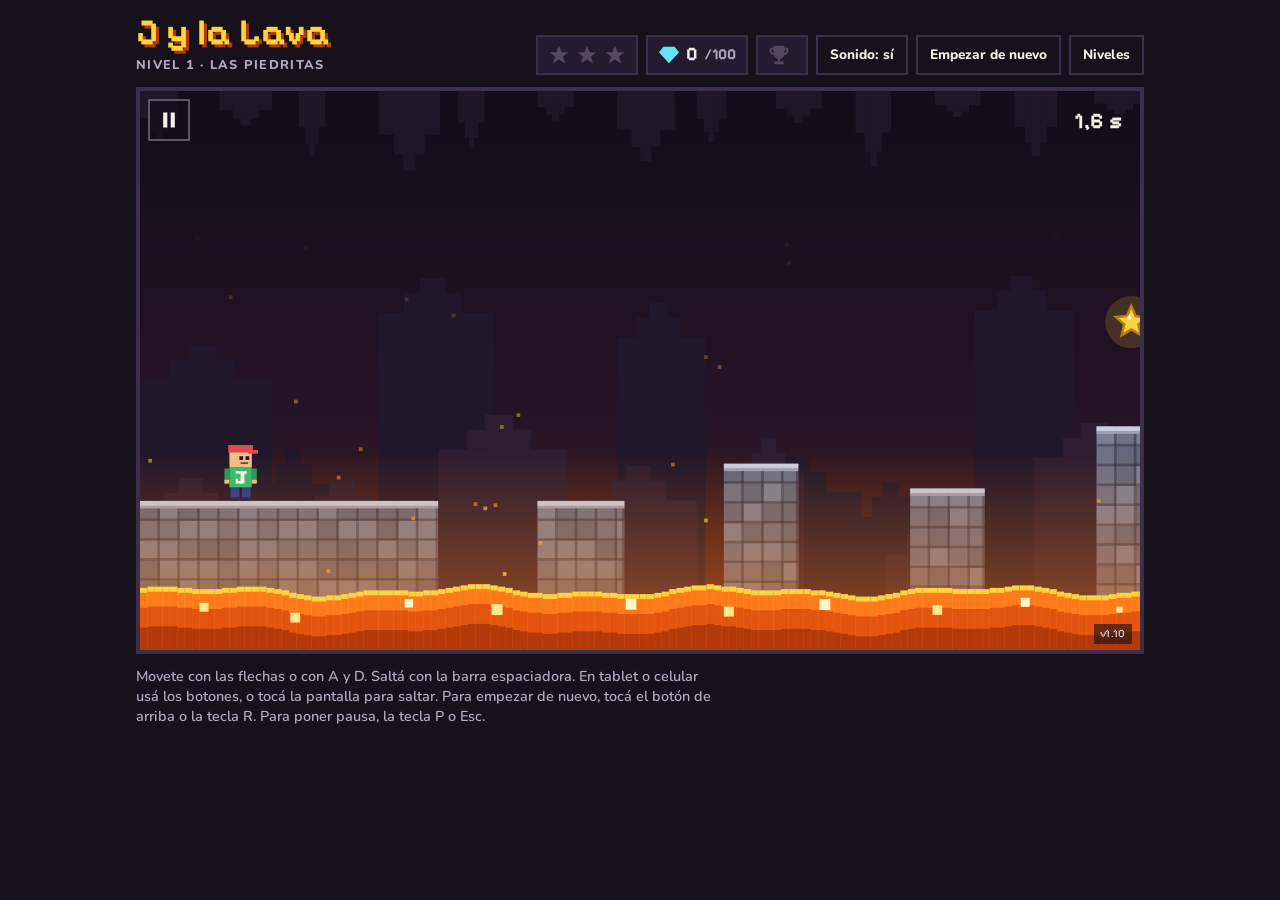
==== index.html @ 0fe3b5ad "Promote beta to stable: pause (v1.10)" ====
<!doctype html>
<html lang="es">
<head>
<meta charset="utf-8">
<meta name="viewport" content="width=device-width, initial-scale=1, viewport-fit=cover">
<meta name="description" content="J y la Lava: ocho niveles de saltar piedras sobre la lava, esquivar pinchos y láseres, y aplastar monstruos.">
<style>
:root{padding-top:env(safe-area-inset-top,0px);padding-bottom:env(safe-area-inset-bottom,0px)}
img{max-width:100%}
[hidden]{display:none!important}
</style>
<title>J y la Lava</title>
<link rel="stylesheet" href="https://fonts.googleapis.com/css2?family=Pixelify+Sans:wght@500;700&family=Nunito:wght@600;800&display=swap">
<style>
/* Layout: a one-screen arcade cabinet. Name and counters on top, the game stage in the middle, touch buttons below.
   Single dark look on purpose: the whole page lives inside the volcano. */
:root{
  color-scheme: dark;
  --basalt:#17111c;
  --basalt-2:#251b2e;
  --edge:#3d2f49;
  --ink:#f6efe6;
  --muted:#b3a8bf;
  --dim:#55475f;
  --lava:#ff7a1a;
  --lava-hot:#ffd23f;
  --lava-deep:#b23a0a;
  --diamond:#5ee7f2;
  --font-display:"Pixelify Sans","Trebuchet MS",system-ui,sans-serif;
  --font-body:"Nunito",system-ui,-apple-system,"Segoe UI",sans-serif;
}
*{box-sizing:border-box}
html,body{height:100%}
body{margin:0;background:var(--basalt);color:var(--ink);font-family:var(--font-body);font-size:16px;line-height:1.4}
.cabinet{max-width:1040px;margin-inline:auto;padding-inline:16px;padding-block:14px 20px;display:flex;flex-direction:column;gap:12px}
.top{display:flex;flex-wrap:wrap;align-items:flex-end;justify-content:space-between;gap:10px 20px}
.name{min-width:0}
h1{font-family:var(--font-display);font-weight:700;font-size:clamp(1.6rem,5vw,2.3rem);line-height:1;margin:0;letter-spacing:.02em;color:var(--lava-hot);text-shadow:3px 3px 0 var(--lava-deep)}
.level{margin:6px 0 0;color:var(--muted);font-weight:800;font-size:.8rem;text-transform:uppercase;letter-spacing:.1em}
.hud{display:flex;flex-wrap:wrap;align-items:center;gap:8px}
.hud-item{display:flex;align-items:center;gap:6px;height:40px;padding-inline:10px;background:var(--basalt-2);border:2px solid var(--edge);font-family:var(--font-display);font-weight:700;font-size:1.2rem;font-variant-numeric:tabular-nums}
.hud-item svg{width:22px;height:22px;fill:currentColor;flex:none}
.stars svg{color:var(--dim)}
.stars svg.on{color:var(--lava-hot)}
.diamonds svg{color:var(--diamond)}
.diamonds .of{color:var(--muted);font-size:.95rem}
.cup{color:var(--dim)}
.cup.on{color:var(--lava-hot)}
.chip{height:40px;padding-inline:12px;background:transparent;color:var(--muted);border:2px solid var(--edge);font-family:var(--font-body);font-weight:800;font-size:.85rem;cursor:pointer}
.chip[aria-pressed="true"],.chip.go{color:var(--ink)}
.stage{position:relative;width:100%;aspect-ratio:16/9;max-height:max(240px,calc(100vh - 230px));max-height:max(240px,calc(100dvh - 230px));border:4px solid var(--edge);background:#120d18;overflow:hidden}
canvas{display:block;width:100%;height:100%;touch-action:none}
.overlay{position:absolute;inset:0;display:grid;place-items:center;padding:12px;background:rgba(18,13,24,.74);text-align:center;overflow:auto}
.card{max-width:430px;background:var(--basalt-2);border:3px solid var(--lava-hot);box-shadow:6px 6px 0 var(--lava-deep);padding:18px 20px;display:flex;flex-direction:column;align-items:center;gap:10px}
.card h2{font-family:var(--font-display);font-weight:700;font-size:clamp(1.25rem,4.5vw,1.7rem);line-height:1.1;margin:0;color:var(--lava-hot);text-wrap:balance}
.card p{margin:0;font-weight:600;text-wrap:pretty}
.card .small{color:var(--muted);font-size:.9rem}
.card .count{font-family:var(--font-display);font-weight:700;font-size:1.1rem;color:var(--diamond)}
.card .count:empty{display:none}
.overlay.party{background:rgba(18,13,24,.25)}
.win-stars{display:flex;gap:8px}
.win-stars svg{width:38px;height:38px;fill:var(--dim)}
.win-stars svg.on{fill:var(--lava-hot)}
.btn{font-family:var(--font-display);font-weight:700;font-size:1.25rem;background:var(--lava);color:#1d0e05;border:0;padding:10px 26px;margin-top:4px;box-shadow:0 5px 0 var(--lava-deep);cursor:pointer}
.btn small{display:block;font-family:var(--font-body);font-weight:800;font-size:.75rem;letter-spacing:.02em}
.btn.alt{background:var(--basalt);color:var(--ink);box-shadow:0 5px 0 #0d0911;outline:2px solid var(--edge);outline-offset:-2px}
.row{display:flex;flex-wrap:wrap;gap:12px;justify-content:center}
.btn:active{transform:translateY(3px);box-shadow:0 2px 0 var(--lava-deep)}
.levels{display:grid;grid-template-columns:repeat(4,1fr);gap:10px;width:100%}
.levels .btn{font-size:1.05rem;padding:8px 6px;margin-top:0}
.levels .btn small{font-size:.68rem}
.tools{display:flex;flex-direction:column;gap:8px}
.tool-list,.tool-nav{display:flex;flex-wrap:wrap;gap:6px}
.tool{height:40px;padding-inline:10px;background:var(--basalt-2);color:var(--ink);border:2px solid var(--edge);font-family:var(--font-body);font-weight:800;font-size:.85rem;cursor:pointer;touch-action:manipulation}
.tool[aria-pressed="true"]{background:var(--lava);color:#1d0e05;border-color:var(--lava-hot)}
.tool.go{background:var(--lava);color:#1d0e05;border-color:var(--lava-hot)}
.tool-nav .tool{min-width:52px}
body.editing .pad,body.editing .help{display:none!important}
.best{display:block;margin-top:3px;font-size:.85rem;line-height:1;letter-spacing:.08em}
.best i{font-style:normal;color:rgba(29,14,5,.3)}
.best i.on{color:#fff6c9;text-shadow:0 1px 0 #8a4b06}
.best em{font-style:normal;font-family:var(--font-body);font-weight:800;font-size:.68rem;letter-spacing:0;color:#1d0e05;vertical-align:1px}
.btn.alt:active{box-shadow:0 2px 0 #0d0911}
button:focus-visible{outline:3px solid var(--diamond);outline-offset:3px}
.pad{display:none;justify-content:space-between;align-items:center;gap:12px;touch-action:none;user-select:none;-webkit-user-select:none;-webkit-touch-callout:none}
.pad.show{display:flex}
.help-touch{display:none}
@media (hover:none),(pointer:coarse){
  .pad{display:flex}
  .help-keys{display:none}
  .help-touch{display:block}
}
.pad-move{display:flex;gap:10px}
.pad button{width:68px;height:60px;display:grid;place-items:center;background:var(--basalt-2);color:var(--ink);border:3px solid var(--edge);box-shadow:0 5px 0 #0d0911;font-family:var(--font-display);font-weight:700;font-size:1.15rem;touch-action:none}
.pad button svg{width:26px;height:26px;fill:currentColor}
.pad button.jump{width:auto;min-width:130px;padding-inline:18px;background:var(--lava);color:#1d0e05;border-color:var(--lava-hot);box-shadow:0 5px 0 var(--lava-deep)}
.pad button.down{transform:translateY(3px);box-shadow:0 2px 0 #0d0911}
@media (hover:none) and (orientation:portrait),(pointer:coarse) and (orientation:portrait){
  .cabinet{min-height:100%;box-sizing:border-box}
  .pad{margin-top:auto;padding-bottom:6px}
  .pad-move{gap:16px}
  .pad button{width:84px;height:72px}
  .pad button svg{width:30px;height:30px}
  .pad button.jump{min-width:140px;font-size:1.3rem}
}
.pause-btn{position:absolute;top:8px;left:8px;z-index:1;width:42px;height:42px;display:grid;place-items:center;background:rgba(18,13,24,.55);border:2px solid rgba(255,255,255,.3);color:#f6efe6;cursor:pointer;touch-action:manipulation}
.pause-btn svg{width:20px;height:20px;fill:currentColor}
.help{margin:0;color:var(--muted);font-size:.9rem;font-weight:600;max-width:65ch}
.ver{position:absolute;bottom:6px;right:8px;padding:2px 6px;background:rgba(18,13,24,.6);color:rgba(255,255,255,.85);font-size:.7rem;font-family:var(--font-display);letter-spacing:.06em;pointer-events:none;z-index:1}
@media (max-width:560px){
  .stage{aspect-ratio:1/1}
  .overlay{padding:8px}
  .card{padding:14px 12px;gap:8px}
  .row{gap:8px}
  .row .btn{font-size:1.05rem;padding:8px 10px}
  .row .btn small{font-size:.68rem}
  .levels{grid-template-columns:repeat(2,1fr);gap:6px}
  .levels .btn{font-size:.9rem;padding:4px 4px 5px}
  .levels .btn small{font-size:.62rem}
  .best{margin-top:1px;font-size:.75rem}
  #startOverlay h2 + p{display:none}
}
</style>
</head>
<body>
<svg width="0" height="0" style="position:absolute" aria-hidden="true" focusable="false">
  <defs>
    <symbol id="i-star" viewBox="0 0 24 24"><path d="M12 2l3 7h7l-5.6 4.6L18.5 21 12 16.8 5.5 21l2.1-7.4L2 9h7z"/></symbol>
    <symbol id="i-diamond" viewBox="0 0 24 24"><path d="M6 3h12l5 6-11 12L1 9z"/></symbol>
    <symbol id="i-cup" viewBox="0 0 24 24"><path d="M6 2h12v2h4v4c0 2.5-2 4-4.3 4.2-.8 2.2-2.7 3.8-4.7 4.2V19h4v3H7v-3h4v-2.6c-2-.4-3.9-2-4.7-4.2C4 12 2 10.500 2 8V4h4zM4 6v2c0 1 .8 1.800 2 2V6zm16 0h-2v4c1.200-.2 2-1 2-2z"/></symbol>
    <symbol id="i-left" viewBox="0 0 24 24"><path d="M17 3v18L4 12z"/></symbol>
    <symbol id="i-right" viewBox="0 0 24 24"><path d="M7 3v18l13-9z"/></symbol>
    <symbol id="i-pause" viewBox="0 0 24 24"><path d="M5 3h5v18H5zm9 0h5v18h-5z"/></symbol>
  </defs>
</svg>

<main class="cabinet">
  <header class="top">
    <div class="name">
      <h1>J y la Lava</h1>
      <p class="level" id="levelLabel">Nivel 1 · Las piedritas</p>
    </div>
    <div class="hud">
      <div class="hud-item stars" id="hudStars" role="img" aria-label="Estrellas: 0 de 3">
        <svg><use href="#i-star"/></svg><svg><use href="#i-star"/></svg><svg><use href="#i-star"/></svg>
      </div>
      <div class="hud-item diamonds" id="hudDiamonds" role="img" aria-label="Diamantes: 0 de 100">
        <svg><use href="#i-diamond"/></svg><span id="diamondCount">0</span><span class="of" id="diamondOf">/100</span>
      </div>
      <div class="hud-item cup" id="hudCup" role="img" aria-label="Copa: todavía no">
        <svg><use href="#i-cup"/></svg><span id="cupCount"></span>
      </div>
      <button class="chip" id="soundBtn" type="button" aria-pressed="true">Sonido</button>
      <button class="chip go" id="restartBtn" type="button">Empezar de nuevo</button>
      <button class="chip go" id="editChip" type="button" hidden>Editar</button>
      <button class="chip go" id="levelsBtn" type="button">Niveles</button>
    </div>
  </header>

  <div class="stage" id="stage">
    <canvas id="game" aria-label="Juego: J salta por piedritas sobre la lava"></canvas>
    <button class="pause-btn" id="pauseBtn" type="button" aria-label="Pausa" hidden><svg><use href="#i-pause"/></svg></button>
    <span class="ver" id="ver" aria-hidden="true" hidden></span>

    <div class="overlay" id="startOverlay" hidden>
      <div class="card">
        <h2>Elegí un nivel</h2>
        <p>Juntá las 3 estrellas y llegá a la bandera para ganar un diamante.</p>
        <div class="row levels">
          <button class="btn" id="startBtn" type="button" data-level="0">Nivel 1<small>Las piedritas</small></button>
          <button class="btn" id="level2Btn" type="button" data-level="1">Nivel 2<small>Los pinchos</small></button>
          <button class="btn" id="level3Btn" type="button" data-level="2">Nivel 3<small>Pinchos altos</small></button>
          <button class="btn" id="level4Btn" type="button" data-level="3">Nivel 4<small>La lava sube</small></button>
          <button class="btn" id="level5Btn" type="button" data-level="4">Nivel 5<small>Techo de pinchos</small></button>
          <button class="btn" id="level6Btn" type="button" data-level="5">Nivel 6<small>La trampa</small></button>
          <button class="btn" id="level7Btn" type="button" data-level="6">Nivel 7<small>Los monstruos</small></button>
          <button class="btn" id="level8Btn" type="button" data-level="7">Nivel 8<small>Los láseres</small></button>
        </div>
        <button class="btn alt" id="editBtn" type="button">Crear tu nivel</button>
        <p class="small">Con 100 diamantes ganás la copa.</p>
      </div>
    </div>

    <div class="overlay" id="pauseOverlay" hidden>
      <div class="card">
        <h2>Pausa</h2>
        <p class="small">Todo quedó quieto. Tocá Seguir cuando quieras.</p>
        <div class="row">
          <button class="btn" id="resumeBtn" type="button">Seguir</button>
          <button class="btn alt" id="pauseLevelsBtn" type="button">Niveles</button>
        </div>
      </div>
    </div>

    <div class="overlay" id="winOverlay" hidden>
      <div class="card">
        <h2 id="winTitle">¡Llegaste a la meta!</h2>
        <div class="win-stars" id="winStars" aria-hidden="true">
          <svg><use href="#i-star"/></svg><svg><use href="#i-star"/></svg><svg><use href="#i-star"/></svg>
        </div>
        <p id="winText"></p>
        <p class="small" id="winSub"></p>
        <p class="count" id="winNext" aria-live="polite"></p>
        <div class="row">
          <button class="btn" id="nextBtn" type="button">Siguiente nivel</button>
          <button class="btn alt" id="againBtn" type="button">Jugar otra vez</button>
        </div>
      </div>
    </div>
  </div>

  <div class="pad" id="pad">
    <div class="pad-move">
      <button type="button" id="btnLeft" aria-label="Izquierda"><svg><use href="#i-left"/></svg></button>
      <button type="button" id="btnRight" aria-label="Derecha"><svg><use href="#i-right"/></svg></button>
    </div>
    <button type="button" id="btnJump" class="jump">SALTAR</button>
  </div>

  <div class="tools" id="tools" hidden>
    <div class="tool-list" role="group" aria-label="Qué poner">
      <button class="tool" type="button" data-tool="rock" aria-pressed="true">Piedra</button>
      <button class="tool" type="button" data-tool="spike" aria-pressed="false">Pincho</button>
      <button class="tool" type="button" data-tool="star" aria-pressed="false">Estrella</button>
      <button class="tool" type="button" data-tool="mon" aria-pressed="false">Monstruo</button>
      <button class="tool" type="button" data-tool="fire" aria-pressed="false">Monstruo de fuego</button>
      <button class="tool" type="button" data-tool="laser" aria-pressed="false">Láser</button>
      <button class="tool" type="button" data-tool="start" aria-pressed="false">J</button>
      <button class="tool" type="button" data-tool="goal" aria-pressed="false">Bandera</button>
      <button class="tool" type="button" data-tool="erase" aria-pressed="false">Borrar</button>
    </div>
    <div class="tool-nav">
      <button class="tool" type="button" id="edLeft" aria-label="Mover a la izquierda"><svg width="18" height="18" fill="currentColor"><use href="#i-left"/></svg></button>
      <button class="tool" type="button" id="edRight" aria-label="Mover a la derecha"><svg width="18" height="18" fill="currentColor"><use href="#i-right"/></svg></button>
      <button class="tool go" type="button" id="edPlay">Probar</button>
      <button class="tool" type="button" id="edExit">Salir</button>
    </div>
  </div>

  <p class="help help-touch">Usá ◀ ▶ para moverte. Para saltar, tocá SALTAR o cualquier lugar del juego.</p>
  <p class="help help-keys">Movete con las flechas o con A y D. Saltá con la barra espaciadora. En tablet o celular usá los botones, o tocá la pantalla para saltar. Para empezar de nuevo, tocá el botón de arriba o la tecla R. Para poner pausa, la tecla P o Esc.</p>
</main>

<script src="version.js"></script>
<script>
(() => {
'use strict';

/* ---------- Mundo ---------- */
const H = 450, LAVA_Y = 402, RISE_DELAY = 1.5;
const DROP_SHAKE = 0.5, DROP_G = 1400, DROP_LEN = 22;
const MW = 26, MH = 24, STOMP_V = 380;
const FIRE_V = 150, FIRE_RANGE = 300, FIRE_SIGHT = 440, FIRE_WARN = 0.9;
const LASER_WARN = 0.6;
const G = 1500, JUMP_V = 560, RUN = 185, MAX_FALL = 900;
const PW = 22, PH = 42, STEP = 1 / 120;

const LEVELS = [
  {
    name: 'Nivel 1', sub: 'Las piedritas', w: 2680,
    sky: ['#120d18', '#261426', '#5a2414'],
    // Sin "h": columna de piedra que sale de la lava. Con "h": piedra flotante.
    platforms: [
      { x: 0,    y: 330, w: 240 },
      { x: 320,  y: 330, w: 70 },
      { x: 470,  y: 300, w: 60 },
      { x: 620,  y: 320, w: 60 },
      { x: 770,  y: 270, w: 56 },
      { x: 930,  y: 330, w: 70 },
      { x: 1090, y: 345, w: 50 },
      { x: 1250, y: 345, w: 50 },
      { x: 1385, y: 295, w: 50 },
      { x: 1520, y: 245, w: 50 },
      { x: 1655, y: 195, w: 56 },
      { x: 1790, y: 160, w: 90, h: 20 },
      { x: 1765, y: 335, w: 135 },
      { x: 1985, y: 335, w: 125 },
      { x: 2205, y: 315, w: 50 },
      { x: 2350, y: 335, w: 330 }
    ],
    spikes: [],
    stars: [ { x: 798, y: 190 }, { x: 1195, y: 228 }, { x: 1835, y: 82 } ],
    start: { x: 70, y: 330 - PH }, goalX: 2560, goalY: 335
  },
  {
    name: 'Nivel 2', sub: 'Los pinchos', w: 2790,
    sky: ['#0e0f1f', '#1f1a3a', '#5a1f1c'],
    platforms: [
      { x: 0,    y: 330, w: 220 },
      { x: 300,  y: 330, w: 70 },
      { x: 450,  y: 320, w: 150 },
      { x: 640,  y: 330, w: 90 },
      { x: 780,  y: 330, w: 170 },
      { x: 1030, y: 310, w: 210 },
      { x: 1320, y: 330, w: 80 },
      { x: 1450, y: 300, w: 180 },
      { x: 1645, y: 270, w: 90 },
      { x: 1780, y: 180, w: 100, h: 20 },
      { x: 1770, y: 350, w: 260 },
      { x: 2085, y: 330, w: 170 },
      { x: 2330, y: 310, w: 70 },
      { x: 2470, y: 330, w: 320 }
    ],
    // Sector con pinchos arriba de una piedra: "y" es el borde de arriba de la piedra.
    spikes: [
      { x: 545,  y: 320, w: 55 },
      { x: 780,  y: 330, w: 40 },
      { x: 1115, y: 310, w: 45 },
      { x: 1570, y: 300, w: 60 },
      { x: 1845, y: 180, w: 35 },
      { x: 2085, y: 330, w: 35 },
      { x: 2590, y: 330, w: 50 }
    ],
    stars: [ { x: 572, y: 245 }, { x: 1137, y: 235 }, { x: 1808, y: 100 } ],
    start: { x: 70, y: 330 - PH }, goalX: 2710, goalY: 330
  },
  {
    name: 'Nivel 3', sub: 'Pinchos altos', w: 2940,
    sky: ['#0b1512', '#14291f', '#5a2414'],
    platforms: [
      { x: 0,    y: 330, w: 420 },
      { x: 500,  y: 330, w: 70 },
      { x: 640,  y: 320, w: 400 },
      { x: 1090, y: 330, w: 300 },
      { x: 1470, y: 300, w: 80 },
      { x: 1620, y: 270, w: 90 },
      { x: 1755, y: 180, w: 190, h: 20 },
      { x: 1745, y: 350, w: 585 },
      { x: 2400, y: 330, w: 70 },
      { x: 2520, y: 330, w: 420 }
    ],
    // "h" es la altura del pincho. Estos son altos: hay que saltarlos por arriba.
    spikes: [
      { x: 250,  y: 330, w: 24, h: 46 },
      { x: 760,  y: 320, w: 24, h: 46 },
      { x: 890,  y: 320, w: 24, h: 46 },
      { x: 1090, y: 330, w: 24, h: 46 },
      { x: 1250, y: 330, w: 24, h: 66 },
      { x: 1850, y: 180, w: 24, h: 46 },
      { x: 2180, y: 350, w: 24, h: 46 },
      { x: 2680, y: 330, w: 24, h: 66 }
    ],
    stars: [ { x: 772, y: 235 }, { x: 1262, y: 235 }, { x: 1862, y: 95 } ],
    start: { x: 70, y: 330 - PH }, goalX: 2850, goalY: 330
  },
  {
    // "rise": cuántos píxeles por segundo sube la lava. El camino va subiendo hacia la meta.
    name: 'Nivel 4', sub: 'La lava sube', w: 3410, rise: 4.5,
    banner: '¡La lava sube! ¡Apurate!', hint: 'Saltá las bolas de fuego',
    sky: ['#1a0b0d', '#34140f', '#6a2a12'],
    platforms: [
      { x: 0,    y: 340, w: 380 },
      { x: 450,  y: 310, w: 80 },
      { x: 590,  y: 290, w: 580 },
      { x: 1200, y: 350, w: 50 },
      { x: 1260, y: 260, w: 80 },
      { x: 1390, y: 250, w: 320 },
      { x: 1780, y: 220, w: 80 },
      { x: 1920, y: 200, w: 580 },
      { x: 2570, y: 180, w: 80 },
      { x: 2710, y: 170, w: 700 }
    ],
    spikes: [
      { x: 230,  y: 340, w: 24, h: 46 },
      { x: 730,  y: 290, w: 24, h: 46 },
      { x: 1390, y: 250, w: 24, h: 46 },
      { x: 1560, y: 250, w: 24, h: 66 },
      { x: 2060, y: 200, w: 24, h: 46 },
      { x: 2860, y: 170, w: 24, h: 66 }
    ],
    // Monstruitos de fuego: caminan de x0 a x1 y cada "fire" segundos escupen una bola de fuego hacia J.
    monsters: [
      { x0: 940,  x1: 1040, y: 290, speed: 40, dir: -1, fire: 3.0 },
      { x0: 2270, x1: 2370, y: 200, speed: 50, dir: -1, fire: 2.8 },
      { x0: 3060, x1: 3160, y: 170, speed: 60, dir: 1, fire: 2.6 }
    ],
    stars: [ { x: 1225, y: 320 }, { x: 1572, y: 155 }, { x: 2872, y: 75 } ],
    start: { x: 60, y: 340 - PH }, goalX: 3320, goalY: 170
  },
  {
    // "crush": techo de pinchos. Arranca con las puntas en y0 y baja "speed" píxeles por segundo.
    // El camino va bajando, así J siempre tiene lugar para saltar si no se queda quieto.
    name: 'Nivel 5', sub: 'Techo de pinchos', w: 3695, crush: { y0: 14, speed: 2.6 },
    banner: '¡Los pinchos bajan! ¡Apurate!', hint: 'Ojo: los pinchos rojos se caen',
    sky: ['#0d0d16', '#1c1b2e', '#5a2414'],
    platforms: [
      { x: 0,    y: 220, w: 400 },
      { x: 480,  y: 230, w: 90 },
      { x: 655,  y: 240, w: 520 },
      { x: 1265, y: 260, w: 80 },
      { x: 1435, y: 275, w: 80 },
      { x: 1600, y: 290, w: 620 },
      { x: 2315, y: 305, w: 80 },
      { x: 2485, y: 320, w: 90 },
      { x: 2665, y: 330, w: 520 },
      { x: 3275, y: 340, w: 420 }
    ],
    spikes: [],
    // "drops": pinchos flojos del techo (rojos). Tiemblan y se caen cuando J se acerca.
    // Cada x cae en el centro de un pincho del techo (14 * n + 7).
    drops: [315, 903, 1841, 1953, 2905, 3507],
    stars: [ { x: 1020, y: 155 }, { x: 2090, y: 205 }, { x: 3030, y: 245 } ],
    start: { x: 60, y: 220 - PH }, goalX: 3610, goalY: 340
  },
  {
    // Techo que baja ("crush") y piso de pinchos que sube ("floor") hasta cerrarse.
    // El camino va por el medio, casi a la misma altura todo el tiempo.
    name: 'Nivel 6', sub: 'La trampa', w: 3085,
    crush: { y0: 14, speed: 3.6 }, floor: { y0: 410, speed: 2.85 },
    banner: '¡Los pinchos se cierran! ¡Apurate!',
    sky: ['#120b18', '#231233', '#5a2414'],
    platforms: [
      { x: 0,    y: 300, w: 300 },
      { x: 385,  y: 300, w: 90 },
      { x: 560,  y: 290, w: 90 },
      { x: 735,  y: 300, w: 300 },
      { x: 1125, y: 285, w: 80 },
      { x: 1290, y: 270, w: 90 },
      { x: 1470, y: 290, w: 90 },
      { x: 1645, y: 300, w: 110 },
      { x: 1785, y: 345, w: 80 },
      { x: 1865, y: 300, w: 300 },
      { x: 2255, y: 310, w: 80 },
      { x: 2420, y: 295, w: 80 },
      { x: 2590, y: 305, w: 80 },
      { x: 2755, y: 300, w: 330 }
    ],
    spikes: [],
    stars: [ { x: 900, y: 215 }, { x: 1400, y: 185 }, { x: 1810, y: 315 } ],
    start: { x: 60, y: 300 - PH }, goalX: 2990, goalY: 300
  },
  {
    // "monsters": caminan de x0 a x1 (borde izquierdo del monstruo) arriba de la piedra que está en "y".
    // Tocarlos de costado hace perder; caerles encima los aplasta.
    name: 'Nivel 7', sub: 'Los monstruos', w: 3780,
    banner: '¡Cuidado con los monstruos!', hint: 'Saltales encima para aplastarlos', music: true,
    sky: ['#170a14', '#31112a', '#5a2414'],
    platforms: [
      { x: 0,    y: 330, w: 420 },
      { x: 500,  y: 330, w: 90 },
      { x: 670,  y: 320, w: 560 },
      { x: 1310, y: 300, w: 80 },
      { x: 1470, y: 300, w: 620 },
      { x: 2170, y: 270, w: 90 },
      { x: 2305, y: 180, w: 190, h: 20 },
      { x: 2295, y: 350, w: 585 },
      { x: 2960, y: 330, w: 80 },
      { x: 3120, y: 330, w: 660 }
    ],
    // Pinchos muy altos: casi tan altos como el salto de J. Hay que saltar justo antes.
    spikes: [
      { x: 1110, y: 320, w: 14, h: 84 },
      { x: 1980, y: 300, w: 14, h: 84 },
      { x: 3550, y: 330, w: 14, h: 84 }
    ],
    monsters: [
      { x0: 200,  x1: 320,  y: 330, speed: 45, dir: -1 },
      { x0: 800,  x1: 930,  y: 320, speed: 50, dir: -1 },
      { x0: 1600, x1: 1790, y: 300, speed: 70, dir: 1 },
      { x0: 2405, x1: 2465, y: 180, speed: 35, dir: 1 },
      { x0: 2730, x1: 2780, y: 350, speed: 40, dir: -1 },
      { x0: 3250, x1: 3360, y: 330, speed: 60, dir: -1 }
    ],
    stars: [ { x: 880, y: 235 }, { x: 1700, y: 215 }, { x: 2475, y: 140 } ],
    start: { x: 60, y: 330 - PH }, goalX: 3690, goalY: 330
  },
  {
    // "lasers": con "h" es vertical (de y hacia abajo); con "w" es horizontal (de x hacia la derecha).
    // Con "on" y "off" se prende y se apaga (segundos); "t0" corre el momento. Sin "on" está siempre prendido.
    name: 'Nivel 8', sub: 'Los láseres', w: 3760,
    banner: '¡Cuidado con los láseres!', hint: 'Pasá cuando están apagados',
    sky: ['#0a0f1c', '#13223a', '#5a2414'],
    platforms: [
      { x: 0,    y: 330, w: 420 },
      { x: 500,  y: 330, w: 90 },
      { x: 670,  y: 320, w: 600 },
      { x: 1350, y: 300, w: 80 },
      { x: 1510, y: 300, w: 620 },
      { x: 2210, y: 270, w: 90 },
      { x: 2345, y: 180, w: 190, h: 20 },
      { x: 2335, y: 350, w: 585 },
      { x: 3000, y: 330, w: 80 },
      { x: 3160, y: 330, w: 600 }
    ],
    spikes: [],
    lasers: [
      { x: 300,  y: 0,   h: 330, on: 1.2, off: 1.6 },
      { x: 790,  y: 304, w: 50 },
      { x: 1000, y: 0,   h: 320, on: 1.0, off: 1.4, t0: 0.5 },
      { x: 1120, y: 304, w: 50 },
      { x: 1650, y: 238, w: 180, on: 1.6, off: 1.4 },
      { x: 1990, y: 0,   h: 300, on: 1.2, off: 1.4, t0: 0.7 },
      { x: 2420, y: 0,   h: 180, on: 1.3, off: 1.2 },
      { x: 2600, y: 0,   h: 350, on: 1.0, off: 1.0 },
      { x: 2760, y: 0,   h: 350, on: 1.0, off: 1.0, t0: 1.0 },
      { x: 3300, y: 308, w: 50, on: 1.5, off: 1.5 },
      { x: 3520, y: 0,   h: 330, on: 0.8, off: 1.2 }
    ],
    stars: [ { x: 815, y: 240 }, { x: 1740, y: 205 }, { x: 2490, y: 140 } ],
    start: { x: 60, y: 330 - PH }, goalX: 3670, goalY: 330
  }
];
LEVELS.forEach(lv => {
  lv.platforms.forEach(p => { p.float = !!p.h; if (!p.h) p.h = H - p.y + 40; });
  lv.drops = lv.drops || [];
  lv.monsters = lv.monsters || [];
  lv.lasers = lv.lasers || [];
  // Hasta dónde cae cada pincho flojo: la piedra que tiene abajo, o la lava.
  lv.dropFloor = lv.drops.map(x => {
    const under = lv.platforms.filter(p => x >= p.x && x <= p.x + p.w).map(p => p.y);
    return under.length ? Math.min(...under) : LAVA_Y + 30;
  });
});
let levelIdx = 0, level = LEVELS[0];
function pickLevel(i) { levelIdx = Math.max(0, Math.min(LEVELS.length - 1, i | 0)); level = LEVELS[levelIdx]; }

function newPlayer() {
  return { x: level.start.x, y: level.start.y, vx: 0, vy: 0, onGround: true, face: 1, coyote: 0, buffer: 0 };
}
function newRun() {
  return { p: newPlayer(), stars: [false, false, false], status: 'play', lava: LAVA_Y, t: 0,
    ceil: level.crush ? level.crush.y0 : -9999,
    floor: level.floor ? level.floor.y0 : 9999,
    drops: level.drops.map(x => ({ x, state: 'idle', t: 0, y: 0, vy: 0 })),
    monsters: level.monsters.map(m => ({ x: m.sx !== undefined ? m.sx : m.dir > 0 ? m.x0 : m.x1, dir: m.dir, alive: true, fireT: FIRE_WARN + 0.4, sight: false })),
    fires: [] };
}

function hits(p, pl) {
  return p.x < pl.x + pl.w && p.x + PW > pl.x && p.y < pl.y + pl.h && p.y + PH > pl.y;
}

/* Los pinchos son triángulos: J los toca solo si pasa por donde hay punta. */
function spikeHit(p, sp) {
  if (p.y >= sp.y) return false;
  const h = sp.h || 14, elev = sp.y - (p.y + PH);
  if (elev >= h - 3) return false;
  const xL = p.x + 2, xR = p.x + PW - 2;
  if (xR <= sp.x || xL >= sp.x + sp.w) return false;
  const n = Math.max(1, Math.round(sp.w / 12)), tw = sp.w / n;
  for (let i = 0; i < n; i++) {
    const a = sp.x + i * tw, cx = a + tw / 2;
    const l = Math.max(xL, a), r = Math.min(xR, a + tw);
    if (l >= r) continue;
    const d = (l <= cx && r >= cx) ? 0 : Math.min(Math.abs(l - cx), Math.abs(r - cx));
    if (h * (1 - d / (tw / 2)) - 3 > elev) return true;
  }
  return false;
}

/* Láseres: los que tienen "on" y "off" se prenden y se apagan; avisan titilando antes de prenderse. */
function laserPhase(lz, t) { const c = lz.on + lz.off; return ((t + (lz.t0 || 0)) % c + c) % c; }
function laserOn(lz, t) { return !lz.on || laserPhase(lz, t) < lz.on; }
function laserWarn(lz, t) { return !!lz.on && laserPhase(lz, t) > lz.on + lz.off - LASER_WARN; }
function laserHit(p, lz) {
  if (lz.h) return p.x + PW - 2 > lz.x - 3 && p.x + 2 < lz.x + 3 && p.y < lz.y + lz.h && p.y + PH > lz.y;
  return p.x + PW - 2 > lz.x && p.x + 2 < lz.x + lz.w && p.y < lz.y + 2 && p.y + PH > lz.y - 2;
}

/* Un paso de física. Devuelve los eventos que pasaron. */
function tick(g, inp, dt) {
  const ev = [], p = g.p;
  if (g.status !== 'play') return ev;

  // En los niveles con "rise" la lava sube de a poco, hasta quedar justo debajo de la meta.
  g.t += dt;
  if (level.rise && g.t > RISE_DELAY) g.lava = Math.max(level.goalY + 25, g.lava - level.rise * dt);
  // En los niveles con "crush" un techo de pinchos baja de a poco hasta el piso.
  if (level.crush && g.t > RISE_DELAY) g.ceil = Math.min(LAVA_Y, g.ceil + level.crush.speed * dt);
  // En los niveles con "floor" un piso de pinchos sube desde la lava hasta cerrarse contra el techo.
  if (level.floor && g.t > RISE_DELAY) {
    g.floor -= level.floor.speed * dt;
    if (g.floor < g.ceil) g.floor = g.ceil = (g.floor + g.ceil) / 2;
  }

  const dir = (inp.right ? 1 : 0) - (inp.left ? 1 : 0);
  const target = dir * RUN, acc = (p.onGround ? 2600 : 1500) * dt;
  if (p.vx < target) p.vx = Math.min(target, p.vx + acc);
  else if (p.vx > target) p.vx = Math.max(target, p.vx - acc);
  if (dir) p.face = dir;

  p.coyote = p.onGround ? 0.1 : Math.max(0, p.coyote - dt);
  p.buffer = inp.jump ? 0.13 : Math.max(0, p.buffer - dt);
  if (p.buffer > 0 && p.coyote > 0) {
    p.vy = -JUMP_V; p.buffer = 0; p.coyote = 0; p.onGround = false; ev.push('jump');
  }
  p.vy = Math.min(MAX_FALL, p.vy + G * dt);

  p.x += p.vx * dt;
  if (p.x < 0) { p.x = 0; p.vx = 0; }
  if (p.x > level.w - PW) { p.x = level.w - PW; p.vx = 0; }
  for (const pl of level.platforms) {
    if (hits(p, pl)) {
      if (p.vx > 0) p.x = pl.x - PW; else if (p.vx < 0) p.x = pl.x + pl.w;
      p.vx = 0;
    }
  }

  const fallV = p.vy, wasAir = !p.onGround;
  p.y += p.vy * dt;
  p.onGround = false;
  for (const pl of level.platforms) {
    if (hits(p, pl)) {
      if (p.vy > 0) { p.y = pl.y - PH; p.onGround = true; } else { p.y = pl.y + pl.h; }
      p.vy = 0;
    }
  }
  if (wasAir && p.onGround && fallV > 250) ev.push('land');

  const cx = p.x + PW / 2, cy = p.y + PH / 2;
  level.stars.forEach((st, i) => {
    if (!g.stars[i] && Math.abs(cx - st.x) < PW / 2 + 12 && Math.abs(cy - st.y) < PH / 2 + 12) {
      g.stars[i] = true; ev.push('star' + i);
    }
  });

  // Monstruos: van y vienen. Si J les cae encima los aplasta y rebota; si los toca de costado, pierde.
  for (let i = 0; i < g.monsters.length; i++) {
    const m = g.monsters[i], def = level.monsters[i];
    if (!m.alive) continue;
    // Los de fuego escupen cuando J está cerca y a la izquierda. Antes de escupir se frenan, miran a J
    // y avisan con la boca prendida.
    if (def.fire) {
      const dx = m.x - (p.x + PW);
      m.sight = dx > -10 && dx < FIRE_SIGHT;
      if (!m.sight) m.fireT = FIRE_WARN + 0.4;
      else if ((m.fireT -= dt) <= 0) {
        m.fireT = def.fire;
        g.fires.push({ x: m.x - 4, x0: m.x - 4, y: def.y - 13 });
        ev.push('fire' + i);
      }
    }
    const charging = def.fire && m.sight && m.fireT < FIRE_WARN;
    if (def.speed && !charging) {
      m.x += m.dir * def.speed * dt;
      if (m.x <= def.x0) { m.x = def.x0; m.dir = 1; } else if (m.x >= def.x1) { m.x = def.x1; m.dir = -1; }
    }
    const top = def.y - MH;
    if (p.x + PW - 3 > m.x + 2 && p.x + 3 < m.x + MW - 2 && p.y + PH > top + 2 && p.y < def.y) {
      if (p.vy > 0 && p.y + PH - top < 16) { m.alive = false; p.vy = -STOMP_V; p.onGround = false; ev.push('stomp' + i); }
      else { g.status = 'dead'; ev.push('bitten'); return ev; }
    }
  }
  // Bolas de fuego: van derecho hacia la izquierda, a la altura de las rodillas de J. Se apagan solas o contra una piedra.
  for (let i = g.fires.length - 1; i >= 0; i--) {
    const f = g.fires[i];
    f.x -= FIRE_V * dt;
    if (f.x0 - f.x > FIRE_RANGE || level.platforms.some(pl => f.x > pl.x && f.x < pl.x + pl.w && f.y > pl.y && f.y < pl.y + pl.h)) {
      g.fires.splice(i, 1); continue;
    }
    if (f.x + 6 > p.x + 3 && f.x - 6 < p.x + PW - 3 && f.y + 5 > p.y + 2 && f.y - 5 < p.y + PH) {
      g.status = 'dead'; ev.push('burned'); return ev;
    }
  }
  // Pinchos flojos: empiezan a temblar con la anticipación justa para caerle encima a quien no frena.
  for (let i = 0; i < g.drops.length; i++) {
    const d = g.drops[i], floor = level.dropFloor[i];
    if (d.state === 'idle') {
      const fallT = Math.sqrt(2 * Math.max(1, floor - PH - (g.ceil + 6)) / DROP_G);
      if (cx > d.x - (DROP_SHAKE + fallT) * RUN && cx < d.x + 20) { d.state = 'shake'; d.t = DROP_SHAKE; ev.push('dropshake'); }
    } else if (d.state === 'shake') {
      d.t -= dt;
      if (d.t <= 0) { d.state = 'fall'; d.y = g.ceil + 6; d.vy = 0; }
    } else if (d.state === 'fall') {
      d.vy += DROP_G * dt; d.y += d.vy * dt;
      if (p.x + PW - 2 > d.x - 6 && p.x + 2 < d.x + 6 && p.y < d.y && p.y + PH > d.y - DROP_LEN) {
        g.status = 'dead'; ev.push('spiked'); return ev;
      }
      if (d.y >= floor) { d.state = 'gone'; ev.push('dropland' + i); }
    }
  }
  for (const sp of level.spikes) {
    if (spikeHit(p, sp)) { g.status = 'dead'; ev.push('spiked'); return ev; }
  }
  for (const lz of level.lasers) {
    if (laserOn(lz, g.t) && laserHit(p, lz)) { g.status = 'dead'; ev.push('zapped'); return ev; }
  }
  if (p.y < g.ceil - 2 || p.y + PH > g.floor + 2) { g.status = 'dead'; ev.push('spiked'); return ev; }
  if (p.y + PH > g.lava + 16) { g.status = 'dead'; ev.push('dead'); }
  else if (p.onGround && (level.custom ? Math.abs(cx - level.goalX) < 30 && Math.abs(p.y + PH - level.goalY) < 2 : cx >= level.goalX - 4)) {
    g.status = 'won'; ev.push('won');
  }
  return ev;
}

/* ---------- Tu nivel (editor) ----------
   El nivel propio es una grilla de bloques de 40 x 40: 10 filas (0 arriba) y ED_COLS columnas.
   "cells" guarda qué hay en cada casillero ("x,y" -> piedra, pincho, estrella, monstruo, fuego o láser). */
const ED = 40, ED_ROWS = 10, ED_COLS = 90;
function defaultEd() {
  const cells = {};
  for (let x = 0; x <= 5; x++) cells[x + ',8'] = 'rock';
  for (let x = 22; x <= 27; x++) cells[x + ',8'] = 'rock';
  return { cells, start: [1, 7], goal: [25, 7] };
}
function buildCustom(ed) {
  const at = (x, y) => ed.cells[x + ',' + y];
  const lv = { name: 'Tu nivel', sub: 'Lo hiciste vos', custom: true, banner: '¡Tu nivel!',
    sky: ['#0f1a17', '#1c2b25', '#5a2414'], platforms: [], spikes: [], stars: [], monsters: [], lasers: [], drops: [], dropFloor: [] };
  let right = Math.max(ed.start[0], ed.goal[0]);
  for (let y = 0; y < ED_ROWS; y++) {
    for (let x = 0; x < ED_COLS; x++) {
      const k = at(x, y);
      if (!k) continue;
      right = Math.max(right, x);
      if (k === 'rock') {                                   // piedras pegadas en la misma fila: una sola piedra larga
        let n = 1; while (at(x + n, y) === 'rock') n++;
        lv.platforms.push({ x: x * ED, y: y * ED, w: n * ED, h: ED, float: true });
        right = Math.max(right, x + n - 1); x += n - 1;
      } else if (k === 'spike') lv.spikes.push({ x: x * ED + 4, y: (y + 1) * ED, w: ED - 8, h: 22 });
      else if (k === 'star' && lv.stars.length < 3) lv.stars.push({ x: x * ED + ED / 2, y: y * ED + ED / 2 });
      else if (k === 'mon' || k === 'fire') {                // camina por la piedra de abajo, sin atravesar paredes
        let a = x, b = x;
        const floor = c => at(c, y + 1) === 'rock' && at(c, y) !== 'rock';
        if (floor(x)) { while (floor(a - 1)) a--; while (floor(b + 1)) b++; }
        const m = { x0: a * ED, x1: Math.max(a * ED, (b + 1) * ED - MW), y: (y + 1) * ED, speed: k === 'fire' ? 40 : 50, dir: -1 };
        m.sx = Math.max(m.x0, Math.min(m.x1, x * ED + (ED - MW) / 2));   // arranca donde lo pusiste
        if (!floor(x)) m.x0 = m.x1 = m.sx;
        if (k === 'fire') m.fire = 2.8;
        lv.monsters.push(m);
      } else if (k === 'laser') {                            // de arriba hasta la primera piedra de esa columna
        let yb = 1; while (yb < ED_ROWS && at(x, yb) !== 'rock') yb++;
        lv.lasers.push({ x: x * ED + ED / 2, y: 0, h: yb < ED_ROWS ? yb * ED : LAVA_Y, on: 1.2, off: 1.4, t0: (x % 3) * 0.4 });
      }
    }
  }
  lv.start = { x: ed.start[0] * ED + (ED - PW) / 2, y: (ed.start[1] + 1) * ED - PH };
  lv.goalX = ed.goal[0] * ED + ED / 2; lv.goalY = (ed.goal[1] + 1) * ED;
  lv.w = (right + 7) * ED;
  return lv;
}
function useLevel(lv) { level = lv; levelIdx = -1; }

window.JGame = { tick, newRun, LEVELS, pickLevel, buildCustom, useLevel, get level() { return level; } };

/* ---------- Estado ---------- */
const $ = id => document.getElementById(id);
const canvas = $('game'), ctx = canvas.getContext('2d');
const startOverlay = $('startOverlay'), winOverlay = $('winOverlay'), pauseOverlay = $('pauseOverlay');
const reduceMotion = window.matchMedia && window.matchMedia('(prefers-reduced-motion: reduce)').matches;

let run = newRun();
let state = 'ready';            // ready | play | dead | won | edit | paused
let overlayReady = false;
let diamonds = 0, soundOn = true;
let time = 0, last = 0, accum = 0, deadT = 0, shake = 0;
let cam = 0, viewW = 800, scale = 1;
let jumpQueued = false;
const input = { left: false, right: false };
const parts = [];

// La beta (JGAME_CHANNEL en version.js) guarda todo con otro nombre: sus diamantes no se mezclan con los del juego.
const CHANNEL = window.JGAME_CHANNEL || '';
const storeKey = key => CHANNEL ? key.replace('jlava.', 'jlava-' + CHANNEL + '.') : key;
function load(key, fallback) {
  try { const v = localStorage.getItem(storeKey(key)); return v === null ? fallback : v; } catch (e) { return fallback; }
}
function save(key, v) { try { localStorage.setItem(storeKey(key), String(v)); } catch (e) {} }

diamonds = Math.max(0, parseInt(load('jlava.diamonds', '0'), 10) || 0);
soundOn = load('jlava.sound', '1') !== '0';
let ed = null, edTool = 'rock', edCam = 0, edScroll = 0, edPaint = false;
try { ed = JSON.parse(load('jlava.custom', 'null')); } catch (e) {}
if (!ed || !ed.cells || !ed.start || !ed.goal) ed = defaultEd();
// Mejor cantidad de estrellas con que se llegó a la bandera en cada nivel.
let best = [];
try { best = JSON.parse(load('jlava.best', '[]')); } catch (e) {}
if (!Array.isArray(best)) best = [];
// Mejor tiempo (segundos) con que se llegó a la bandera en cada nivel.
let bestT = [];
try { bestT = JSON.parse(load('jlava.time', '[]')); } catch (e) {}
if (!Array.isArray(bestT)) bestT = [];
const fmtT = t => t.toFixed(1).replace('.', ',') + ' s';

/* ---------- Sonido ---------- */
let actx = null;
function beep(freq, dur, type, vol, slide, delay) {
  if (!soundOn) return;
  try {
    actx = actx || new (window.AudioContext || window.webkitAudioContext)();
    if (actx.state === 'suspended') actx.resume();
    const t0 = actx.currentTime + (delay || 0);
    const o = actx.createOscillator(), gn = actx.createGain();
    o.type = type || 'square';
    o.frequency.setValueAtTime(freq, t0);
    if (slide) o.frequency.exponentialRampToValueAtTime(Math.max(40, freq + slide), t0 + dur);
    gn.gain.setValueAtTime(vol || 0.04, t0);
    gn.gain.exponentialRampToValueAtTime(0.0001, t0 + dur);
    o.connect(gn); gn.connect(actx.destination);
    o.start(t0); o.stop(t0 + dur + 0.02);
  } catch (e) {}
}
const sfx = {
  jump: () => beep(420, 0.13, 'square', 0.035, 300),
  star: () => { beep(880, 0.09, 'square', 0.04); beep(1320, 0.16, 'square', 0.04, 0, 0.08); },
  dead: () => beep(260, 0.4, 'sawtooth', 0.05, -190),
  win: () => [523, 659, 784, 1047].forEach((f, i) => beep(f, 0.18, 'square', 0.04, 0, i * 0.11)),
  diamond: () => [1047, 1319, 1568, 2093].forEach((f, i) => beep(f, 0.2, 'triangle', 0.06, 0, 0.5 + i * 0.09))
};

/* ---------- Música: una canción propia por nivel ----------
   Cada número es una nota MIDI; 0 es silencio. 64 pasos = 4 compases que se repiten.
   "bass" es el bajo, "notes" la melodía, "bpm" la velocidad. */
const SONGS = [
  // Las piedritas: alegre
  {"bpm":120,"lead":"square","leadVol":0.022,"bass":[48,0,0,0,55,0,0,0,48,0,0,0,55,0,0,0,53,0,0,0,60,0,0,0,53,0,0,0,60,0,0,0,55,0,0,0,62,0,0,0,55,0,0,0,62,0,0,0,48,0,0,0,55,0,0,0,48,0,55,0,52,0,50,0],"notes":[72,0,76,0,79,0,76,0,72,0,0,0,74,0,76,0,77,0,0,0,81,0,77,0,76,0,0,0,0,0,0,0,79,0,77,0,74,0,71,0,74,0,0,0,77,0,79,0,76,0,0,0,72,0,0,0,0,0,0,0,0,0,0,0]},
  // Los pinchos: en puntas de pie
  {"bpm":110,"lead":"triangle","leadVol":0.05,"hold":1.0,"kick":8,"bass":[45,0,0,0,0,0,52,0,45,0,0,0,0,0,52,0,45,0,0,0,0,0,52,0,45,0,0,0,0,0,52,0,50,0,0,0,0,0,57,0,50,0,0,0,0,0,57,0,52,0,0,0,0,0,59,0,52,0,0,0,56,0,59,0],"notes":[69,0,0,72,0,0,76,0,0,0,75,0,76,0,0,0,69,0,0,72,0,0,76,0,0,0,79,0,77,0,76,0,74,0,0,77,0,0,81,0,0,0,80,0,81,0,0,0,76,0,0,80,0,0,83,0,80,0,76,0,71,0,0,0]},
  // Pinchos altos: marcha de héroe
  {"bpm":126,"lead":"square","leadVol":0.022,"hold":2.6,"bass":[50,0,50,0,57,0,50,0,50,0,50,0,57,0,50,0,46,0,46,0,53,0,46,0,46,0,46,0,53,0,46,0,48,0,48,0,55,0,48,0,48,0,48,0,55,0,48,0,50,0,50,0,57,0,50,0,50,0,57,0,53,0,52,0],"notes":[74,0,0,0,0,0,74,0,77,0,0,0,81,0,0,0,82,0,0,0,0,0,81,0,77,0,0,0,74,0,0,0,76,0,0,0,0,0,76,0,79,0,0,0,84,0,0,0,81,0,0,0,0,0,0,0,77,0,76,0,74,0,0,0]},
  // La lava sube: apurada, el bajo va subiendo
  {"bpm":150,"lead":"triangle","leadVol":0.05,"bass":[40,0,40,0,40,0,40,0,40,0,40,0,40,0,47,0,42,0,42,0,42,0,42,0,42,0,42,0,42,0,49,0,43,0,43,0,43,0,43,0,43,0,43,0,43,0,50,0,45,0,45,0,45,0,45,0,47,0,47,0,47,0,46,0],"notes":[64,0,67,0,71,0,67,0,64,0,67,0,71,0,76,0,66,0,69,0,73,0,69,0,66,0,69,0,73,0,78,0,67,0,71,0,74,0,71,0,67,0,71,0,74,0,79,0,81,0,0,0,79,0,0,0,78,0,0,0,75,0,0,0]},
  // Techo de pinchos: la melodía va bajando
  {"bpm":132,"lead":"square","leadVol":0.02,"hold":2.4,"bass":[48,0,0,48,0,0,48,0,48,0,0,48,0,0,48,0,48,0,0,48,0,0,48,0,48,0,0,48,0,0,48,0,44,0,0,44,0,0,44,0,44,0,0,44,0,0,44,0,43,0,0,43,0,0,43,0,43,0,0,43,0,0,47,0],"notes":[84,0,0,0,82,0,0,0,80,0,0,0,79,0,0,0,77,0,0,0,75,0,0,0,74,0,75,0,72,0,0,0,80,0,0,0,79,0,0,0,77,0,0,0,75,0,0,0,74,0,0,0,71,0,0,0,74,0,0,0,79,0,0,0]},
  // La trampa: el bajo sube y la melodía baja
  {"bpm":160,"lead":"triangle","leadVol":0.045,"bass":[38,0,38,0,41,0,41,0,43,0,43,0,45,0,45,0,46,0,46,0,45,0,45,0,43,0,43,0,41,0,40,0,38,0,38,0,41,0,41,0,43,0,43,0,45,0,45,0,46,0,46,0,48,0,48,0,49,0,49,0,50,0,50,50],"notes":[86,0,0,0,84,0,0,0,82,0,0,0,81,0,0,0,79,0,81,0,82,0,81,0,79,0,77,0,76,0,0,0,86,0,0,0,84,0,0,0,82,0,0,0,81,0,0,0,79,0,77,0,76,0,73,0,74,0,0,0,74,0,74,0]},
  // Los monstruos: peligro
  {"bpm":140,"lead":"triangle","leadVol":0.05,"bass":[45,0,45,0,45,0,46,0,45,0,45,0,48,0,46,0,45,0,45,0,45,0,46,0,45,0,43,0,40,0,43,44,45,0,45,0,45,0,46,0,45,0,45,0,48,0,46,0,45,0,45,0,46,0,46,0,48,0,48,0,51,0,50,48],"notes":[0,0,0,0,76,0,0,0,77,0,76,0,0,0,0,0,0,0,0,0,75,0,0,0,76,0,72,0,69,0,0,0,0,0,0,0,76,0,0,0,77,0,76,0,79,0,77,0,76,0,75,0,74,0,72,0,70,0,69,0,68,0,69,0]},
  // Los láseres: arpegios rápidos, como de máquina
  {"bpm":136,"lead":"square","leadVol":0.018,"hold":1.2,"bass":[40,0,52,0,40,0,52,0,40,0,52,0,40,0,52,0,36,0,48,0,36,0,48,0,36,0,48,0,36,0,48,0,38,0,50,0,38,0,50,0,38,0,50,0,38,0,50,0,35,0,47,0,35,0,47,0,35,0,47,0,35,0,47,0],"notes":[76,0,79,0,83,0,79,0,76,0,79,0,83,0,88,0,72,0,76,0,79,0,76,0,72,0,76,0,79,0,84,0,74,0,78,0,81,0,78,0,74,0,78,0,81,0,86,0,71,0,75,0,78,0,75,0,83,0,0,0,78,0,75,0]}
];
const music = { song: null, timer: null, step: 0, next: 0 };
const midi = n => 440 * Math.pow(2, (n - 69) / 12);

function tone(freq, t0, dur, type, vol, slideTo) {
  const o = actx.createOscillator(), gn = actx.createGain();
  o.type = type; o.frequency.setValueAtTime(freq, t0);
  if (slideTo) o.frequency.exponentialRampToValueAtTime(slideTo, t0 + dur);
  gn.gain.setValueAtTime(0.0001, t0);
  gn.gain.linearRampToValueAtTime(vol, t0 + 0.008);
  gn.gain.exponentialRampToValueAtTime(0.0001, t0 + dur);
  o.connect(gn); gn.connect(actx.destination);
  o.start(t0); o.stop(t0 + dur + 0.02);
}
function musicTick() {
  try {
    const sg = music.song;
    if (!actx || !sg) return;
    const stepT = 60 / sg.bpm / 4;
    if (music.next < actx.currentTime) music.next = actx.currentTime + 0.05;
    while (music.next < actx.currentTime + 0.25) {
      const i = music.step % sg.bass.length;
      if (sg.bass[i]) tone(midi(sg.bass[i]), music.next, stepT * 1.6, 'square', 0.028);
      if (sg.notes[i]) tone(midi(sg.notes[i]), music.next, stepT * (sg.hold || 1.9), sg.lead, sg.leadVol);
      if (i % (sg.kick || 4) === 0) tone(120, music.next, 0.09, 'sine', 0.08, 45);          // bombo
      if (i % 8 === 4) tone(2400, music.next, 0.03, 'square', 0.008);                       // tic
      music.step++; music.next += stepT;
    }
  } catch (e) {}
}
function setMusic(song) {
  if (song === music.song) return;
  music.song = song;
  if (music.timer) { clearInterval(music.timer); music.timer = null; }
  if (!song) return;
  try {
    actx = actx || new (window.AudioContext || window.webkitAudioContext)();
    if (actx.state === 'suspended') actx.resume();
    music.step = 0; music.next = actx.currentTime + 0.08;
    musicTick(); music.timer = setInterval(musicTick, 80);
  } catch (e) { music.song = null; }
}
let gesture = false;
['keydown', 'pointerdown'].forEach(n => window.addEventListener(n, () => {
  gesture = true;
  if (actx && actx.state === 'suspended') actx.resume();
}, true));
function updateMusic() {
  const playing = gesture && (state === 'play' || state === 'dead') && soundOn && !document.hidden;
  setMusic(playing ? SONGS[level.custom ? 2 : levelIdx] || null : null);
}

/* ---------- HUD ---------- */
function renderHud() {
  const n = run.stars.filter(Boolean).length;
  $('levelLabel').textContent = state === 'edit' ? 'Tu nivel · Tocá el juego para poner cosas' : level.name + ' · ' + level.sub;
  $('editChip').hidden = !level.custom || state === 'edit';
  $('hudStars').querySelectorAll('svg').forEach((el, i) => el.classList.toggle('on', run.stars[i]));
  $('hudStars').setAttribute('aria-label', 'Estrellas: ' + n + ' de 3');
  $('diamondCount').textContent = diamonds;
  $('diamondOf').hidden = diamonds >= 100;
  $('hudDiamonds').setAttribute('aria-label', 'Diamantes: ' + diamonds + (diamonds < 100 ? ' de 100' : ''));
  const cups = Math.floor(diamonds / 100);
  $('hudCup').classList.toggle('on', cups > 0);
  $('cupCount').textContent = cups > 1 ? '×' + cups : '';
  $('hudCup').setAttribute('aria-label', cups > 0 ? 'Copas: ' + cups : 'Copa: todavía no');
  const sb = $('soundBtn');
  sb.setAttribute('aria-pressed', soundOn ? 'true' : 'false');
  sb.textContent = soundOn ? 'Sonido: sí' : 'Sonido: no';
}

/* ---------- Partículas ---------- */
function burst(x, y, n, colors, speed, up) {
  for (let i = 0; i < n; i++) {
    const a = Math.random() * Math.PI * 2, v = speed * (0.4 + Math.random() * 0.8);
    parts.push({ x, y, vx: Math.cos(a) * v, vy: Math.sin(a) * v - (up || 0), life: 0.5 + Math.random() * 0.5,
      size: 3 + Math.random() * 3, color: colors[i % colors.length] });
  }
}
function updateParts(dt) {
  for (let i = parts.length - 1; i >= 0; i--) {
    const q = parts[i];
    q.life -= dt; q.vy += 700 * dt; q.x += q.vx * dt; q.y += q.vy * dt;
    if (q.life <= 0) parts.splice(i, 1);
  }
}

/* ---------- Flujo del juego ---------- */
let autoTimer = null, party = false, partyT = 0, toast = null;
const FIREWORK = [
  ['#ffd23f', '#fff3b0', '#ff9f1c'], ['#5ee7f2', '#c9fbff', '#2fa8c9'],
  ['#ff7a1a', '#ffd23f', '#e5484d'], ['#2fbf71', '#b6f5cf', '#f6efe6'], ['#ff8ad8', '#ffd0f0', '#c048a0']
];
function stopAuto() {
  if (autoTimer) { clearInterval(autoTimer); autoTimer = null; }
  party = false; winOverlay.classList.remove('party');
}
function startParty() {
  party = true; partyT = 0;
  [523, 659, 784, 1047].forEach((f, i) => beep(f, 0.14, 'square', 0.045, 0, 1.0 + i * 0.12));
  [784, 1047, 1319, 1568].forEach((f, i) => beep(f, 0.14, 'square', 0.045, 0, 1.6 + i * 0.12));
  [523, 659, 784, 1047, 2093].forEach(f => beep(f, 0.9, 'triangle', 0.04, 0, 2.2));
}
function startRun(i) {
  stopAuto(); closeEditor();
  if (i === 'custom') { useLevel(buildCustom(ed)); cam = 0; parts.length = 0; }
  else if (typeof i === 'number' && i !== levelIdx) { pickLevel(i); cam = 0; parts.length = 0; }
  if (levelIdx >= 0) save('jlava.level', levelIdx);
  if (document.activeElement && document.activeElement.blur) document.activeElement.blur();
  run = newRun();
  state = 'play'; overlayReady = false; accum = 0; jumpQueued = false;
  startOverlay.hidden = true; winOverlay.hidden = true; pauseOverlay.hidden = true;
  renderHud();
  beep(660, 0.08, 'square', 0.03);
}

function showPicker() {
  stopAuto(); closeEditor(); toast = null;
  run = newRun(); state = 'ready'; overlayReady = false; parts.length = 0;
  winOverlay.hidden = true; pauseOverlay.hidden = true; startOverlay.hidden = false;
  renderBest();
  renderHud();
}
// En el selector, debajo de cada nivel: las estrellas que ya sacaste ahí.
function renderBest() {
  document.querySelectorAll('.levels [data-level]').forEach(b => {
    const i = +b.dataset.level, n = best[i] || 0;
    let el = b.querySelector('.best');
    if (!el) { el = document.createElement('span'); el.className = 'best'; b.appendChild(el); }
    el.innerHTML = [0, 1, 2].map(k => '<i class="' + (k < n ? 'on' : '') + '">★</i>').join('') +
      (bestT[i] ? ' <em>' + fmtT(bestT[i]) + '</em>' : '');
    el.setAttribute('aria-label', n + ' de 3 estrellas');
  });
}

// Qué dice el juego al perder, según cómo.
const OUCH = {
  dead: ['¡Uy, quema!', '¡A la lava!', '¡Qué calor!'],
  spiked: ['¡Pinchazo!', '¡Auch, pinchos!', '¡Eso pincha!'],
  bitten: ['¡El monstruo te comió!', '¡Ñam!', '¡Cuidado con el monstruo!'],
  burned: ['¡Te quemaste!', '¡Bola de fuego!', '¡Fuego, fuego!'],
  zapped: ['¡Bzzz! ¡Láser!', '¡Zap!', '¡Esperá que se apague!']
};
let ouch = '';
function handle(ev) {
  for (const e of ev) {
    const p = run.p;
    if (OUCH[e]) ouch = OUCH[e][(Math.random() * OUCH[e].length) | 0];
    if (e === 'jump') {
      sfx.jump();
      burst(p.x + PW / 2, p.y + PH, 4, ['#c3c8d8', '#8a8fa3'], 60, 20);
    } else if (e === 'land') {
      burst(p.x + PW / 2, p.y + PH, 6, ['#c3c8d8', '#8a8fa3', '#6c7186'], 80, 15);
    } else if (e === 'dropshake') {
      beep(150, 0.12, 'sawtooth', 0.04); beep(190, 0.12, 'sawtooth', 0.04, 0, 0.14); beep(150, 0.12, 'sawtooth', 0.04, 0, 0.28);
    } else if (e.startsWith('dropland')) {
      const i = +e.slice(8);
      beep(110, 0.16, 'square', 0.05, -50);
      burst(level.drops[i], Math.min(level.dropFloor[i], run.lava), 12, ['#ff8a8a', '#c0353a', '#eef1f8'], 150, 120);
    } else if (e.startsWith('star')) {
      const st = level.stars[+e.slice(4)];
      sfx.star();
      burst(st.x, st.y, 14, ['#ffd23f', '#fff3b0', '#ff9f1c'], 170, 60);
      renderHud();
    } else if (e === 'dead') {
      state = 'dead'; deadT = 1.0; shake = reduceMotion ? 0 : 7;
      sfx.dead();
      burst(p.x + PW / 2, run.lava + 4, 22, ['#ff7a1a', '#ffd23f', '#e2540f'], 230, 220);
    } else if (e.startsWith('stomp')) {
      const i = +e.slice(5), def = level.monsters[i];
      beep(300, 0.1, 'square', 0.05, 400); beep(700, 0.12, 'square', 0.04, 300, 0.08);
      burst(run.monsters[i].x + MW / 2, def.y - MH / 2, 16, ['#7a2233', '#ffd23f', '#ff7a1a', '#2a1420'], 180, 120);
    } else if (e.startsWith('fire')) {
      const m = run.monsters[+e.slice(4)];
      if (m.x > cam - 40 && m.x < cam + viewW + 40) { beep(240, 0.18, 'sawtooth', 0.035, -140); beep(120, 0.12, 'square', 0.025, -40, 0.05); }
    } else if (e === 'zapped') {
      state = 'dead'; deadT = 1.0; shake = reduceMotion ? 0 : 7;
      sfx.dead();
      burst(p.x + PW / 2, p.y + PH / 2, 22, ['#ff2d55', '#ffe3ea', '#5ee7f2', '#2fbf71'], 230, 160);
    } else if (e === 'burned') {
      state = 'dead'; deadT = 1.0; shake = reduceMotion ? 0 : 7;
      sfx.dead();
      burst(p.x + PW / 2, p.y + PH / 2, 22, ['#ff7a1a', '#ffd23f', '#e2540f', '#2a1420'], 230, 160);
    } else if (e === 'spiked' || e === 'bitten') {
      state = 'dead'; deadT = 1.0; shake = reduceMotion ? 0 : 7;
      sfx.dead();
      burst(p.x + PW / 2, p.y + PH / 2, 22, ['#e8ecf5', '#e5484d', '#2fbf71', '#8f96ab'], 230, 160);
    } else if (e === 'won') {
      state = 'won';
      win();
    }
  }
}

function win() {
  const n = run.stars.filter(Boolean).length;
  const tt = run.t;
  if (level.custom) {                                   // tu nivel: aviso y de vuelta al editor (no da diamantes)
    sfx.win();
    burst(level.goalX + 20, level.goalY - 80, 40, ['#ffd23f', '#5ee7f2', '#ff7a1a', '#f6efe6', '#2fbf71'], 260, 180);
    toast = { t: 3.5, text: '¡Llegaste a la bandera!' + (level.stars.length ? ' ' + n + ' de ' + level.stars.length + (level.stars.length === 1 ? ' estrella' : ' estrellas') : ''), sub: 'Tiempo: ' + fmtT(tt) };
    const thisRun = run;
    setTimeout(() => { if (run === thisRun && state === 'won') openEditor(); }, 1800);
    return;
  }
  const all = n === 3;
  if (n > (best[levelIdx] || 0)) { best[levelIdx] = n; save('jlava.best', JSON.stringify(best)); }
  const record = !!bestT[levelIdx] && tt < bestT[levelIdx];
  if (!bestT[levelIdx] || tt < bestT[levelIdx]) { bestT[levelIdx] = Math.round(tt * 10) / 10; save('jlava.time', JSON.stringify(bestT)); }
  const timeText = 'Tiempo: ' + fmtT(tt) + (record ? '. ¡Récord!' : '');
  sfx.win();
  burst(level.goalX + 20, level.goalY - 80, 40, ['#ffd23f', '#5ee7f2', '#ff7a1a', '#f6efe6', '#2fbf71'], 260, 180);
  let title = '¡Llegaste a la meta!', text, sub = '';
  if (all) {
    diamonds += 1; save('jlava.diamonds', diamonds);
    sfx.diamond();
    text = 'Juntaste las 3 estrellas y ganaste 1 diamante.';
    if (diamonds % 100 === 0) {
      title = '¡Ganaste la copa!';
      sub = 'Llegaste a ' + diamonds + ' diamantes.';
    } else {
      const left = 100 - (diamonds % 100);
      sub = 'Tenés ' + diamonds + (diamonds === 1 ? ' diamante. ' : ' diamantes. ') +
            (left === 1 ? 'Te falta 1 para la copa.' : 'Te faltan ' + left + ' para la copa.');
    }
  } else {
    text = 'Juntaste ' + n + ' de 3 estrellas.';
    sub = 'Juntá las 3 para ganar el diamante.';
  }
  const isLast = levelIdx >= LEVELS.length - 1;
  if (isLast) {
    title = title === '¡Ganaste la copa!' ? '¡Terminaste el juego y ganaste la copa!' : '¡Terminaste el juego!';
    text = 'Pasaste los ' + LEVELS.length + ' niveles. ' + text;
  }
  $('winTitle').textContent = title;
  $('winText').textContent = text;
  $('winSub').textContent = sub + (sub ? ' ' : '') + timeText + '.';
  $('nextBtn').textContent = isLast ? 'Volver al nivel 1' : 'Siguiente nivel';
  $('winNext').textContent = '';
  winOverlay.classList.add('party');
  $('winStars').querySelectorAll('svg').forEach((el, i) => el.classList.toggle('on', run.stars[i]));
  renderHud();
  const thisRun = run;
  const cup = all && diamonds > 0 && diamonds % 100 === 0;
  if (!isLast && !cup) {
    // Sin cartel: un aviso arriba y el nivel siguiente arranca solo.
    const miss = 3 - n;
    toast = { t: 4.5, text: level.name + ': ' + n + ' de 3 estrellas. ' +
      (all ? '+1 diamante' : (miss === 1 ? 'Faltó 1' : 'Faltaron ' + miss) + ' para el diamante'), sub: timeText };
    setTimeout(() => { if (run === thisRun && state === 'won') startRun(levelIdx + 1); }, 1300);
    return;
  }
  // Último nivel o copa ganada: cartel con festejo.
  startParty();
  setTimeout(() => {
    if (run !== thisRun || state !== 'won') return;
    winOverlay.hidden = false;
    setTimeout(() => { if (run === thisRun) overlayReady = true; }, 2500);
  }, 800);
}

/* ---------- Pausa ---------- */
// Congela todo (la física no avanza, así que tampoco la lava, los monstruos ni el cronómetro).
let pausedFrom = 'play';
function pause() {
  if (state !== 'play' && state !== 'dead') return;
  pausedFrom = state; state = 'paused'; input.left = input.right = false; jumpQueued = false;
  pauseOverlay.hidden = false;
}
function resume() {
  if (state !== 'paused') return;
  state = pausedFrom; accum = 0; jumpQueued = false;
  pauseOverlay.hidden = true;
  if (document.activeElement && document.activeElement.blur) document.activeElement.blur();
}

/* ---------- Editor ---------- */
function openEditor() {
  stopAuto();
  useLevel(buildCustom(ed));
  run = newRun(); state = 'edit'; parts.length = 0;
  startOverlay.hidden = true; winOverlay.hidden = true; pauseOverlay.hidden = true;
  document.body.classList.add('editing'); $('tools').hidden = false;
  edCam = Math.max(0, Math.min(edCam, ED_COLS * ED - viewW));
  renderHud();
}
function closeEditor() {
  document.body.classList.remove('editing'); $('tools').hidden = true; edPaint = false; edScroll = 0;
}
function edChanged() {
  save('jlava.custom', JSON.stringify(ed));
  useLevel(buildCustom(ed)); run = newRun();
}
// Pone (o borra) lo que diga la herramienta en el casillero x, y.
function edApply(x, y, painting) {
  if (x < 0 || y < 0 || x >= ED_COLS || y >= ED_ROWS) return;
  const key = x + ',' + y, c = ed.cells;
  const isStart = ed.start[0] === x && ed.start[1] === y, isGoal = ed.goal[0] === x && ed.goal[1] === y;
  if (painting && edTool !== 'rock' && edTool !== 'erase') return;
  if (edTool === 'erase') {
    if (c[key]) delete c[key];
    else if (c[x + ',0'] === 'laser') delete c[x + ',0'];      // el láser se borra tocando cualquier lugar de su columna
    else return;
  } else if (edTool === 'start' || edTool === 'goal') {
    if ((edTool === 'start' && isGoal) || (edTool === 'goal' && isStart)) return;
    delete c[key]; ed[edTool] = [x, y];
  } else {
    if (isStart || isGoal) return;
    const k = edTool === 'laser' ? x + ',0' : key;              // el láser va por columna: se guarda arriba de todo
    if (c[k] === edTool) return;
    if (edTool === 'star' && Object.values(c).filter(v => v === 'star').length >= 3) {
      toast = { t: 2.5, text: 'Ya hay 3 estrellas: borrá una para mover' }; beep(200, 0.12, 'square', 0.03); return;
    }
    c[k] = edTool;
  }
  if (!painting || edTool === 'erase') beep(edTool === 'erase' ? 300 : 520, 0.05, 'square', 0.025);
  edChanged();
}
function edCell(e) {
  const r = canvas.getBoundingClientRect();
  const lx = (e.clientX - r.left) * (canvas.width / r.width) / scale + cam;
  const ly = (e.clientY - r.top) * (canvas.height / r.height) / scale;
  return [Math.floor(lx / ED), Math.floor(ly / ED)];
}
function drawGrid() {
  ctx.fillStyle = 'rgba(255,255,255,.07)';
  for (let x = Math.floor(cam / ED) * ED; x < cam + viewW + ED; x += ED) ctx.fillRect(x, 0, 1, ED_ROWS * ED);
  for (let y = 0; y <= ED_ROWS * ED; y += ED) ctx.fillRect(cam, y, viewW, 1);
}

/* ---------- Dibujo ---------- */
function rnd(i) { const s = Math.sin(i * 127.1 + 311.7) * 43758.5453; return s - Math.floor(s); }

function resize() {
  const dpr = Math.min(window.devicePixelRatio || 1, 2);
  const w = Math.max(1, Math.round(canvas.clientWidth * dpr));
  const h = Math.max(1, Math.round(canvas.clientHeight * dpr));
  if (canvas.width !== w) canvas.width = w;
  if (canvas.height !== h) canvas.height = h;
  scale = canvas.height / H;
  viewW = canvas.width / scale;
}

function drawSpires(par, color, baseH, seed, spacing) {
  const off = cam * par;
  ctx.fillStyle = color;
  for (let i = Math.floor(off / spacing) - 1; i * spacing - off < viewW + spacing; i++) {
    const h = baseH * (0.45 + rnd(i + seed) * 0.9), w = 46 + rnd(i + seed + 7) * 64, x = i * spacing - off;
    ctx.fillRect(x, H - h, w, h);
    ctx.fillRect(x + w * 0.22, H - h - 16, w * 0.5, 16);
    ctx.fillRect(x + w * 0.36, H - h - 28, w * 0.22, 12);
  }
}
function drawStalactites() {
  const off = cam * 0.5, spacing = 64;
  ctx.fillStyle = '#1f1626';
  for (let i = Math.floor(off / spacing) - 1; i * spacing - off < viewW + spacing; i++) {
    const h = 14 + rnd(i + 91) * 52, w = 20 + rnd(i + 33) * 30, x = i * spacing - off;
    ctx.fillRect(x, 0, w, h * 0.55);
    ctx.fillRect(x + w * 0.25, 0, w * 0.5, h * 0.8);
    ctx.fillRect(x + w * 0.4, 0, w * 0.2, h);
  }
}

function drawPlatform(pl) {
  if (pl.x + pl.w < cam - 4 || pl.x > cam + viewW + 4) return;
  const T = 16, ph = Math.min(pl.h, H - pl.y);
  if (pl.float) { ctx.fillStyle = 'rgba(0,0,0,.28)'; ctx.fillRect(pl.x + 4, pl.y + ph, pl.w - 8, 4); }
  for (let ty = 0; ty < ph; ty += T) {
    for (let tx = 0; tx < pl.w; tx += T) {
      const w = Math.min(T, pl.w - tx), h = Math.min(T, ph - ty);
      const r = rnd(pl.x * 0.37 + tx * 1.3 + ty * 7.7);
      ctx.fillStyle = r < 0.33 ? '#6c7186' : r < 0.66 ? '#7a8096' : '#62677b';
      ctx.fillRect(pl.x + tx, pl.y + ty, w, h);
      ctx.fillStyle = 'rgba(20,14,26,.36)';
      ctx.fillRect(pl.x + tx, pl.y + ty + h - 2, w, 2);
      ctx.fillRect(pl.x + tx + w - 2, pl.y + ty, 2, h);
    }
  }
  ctx.fillStyle = '#c9cede'; ctx.fillRect(pl.x, pl.y, pl.w, 4);
  ctx.fillStyle = '#9da2b6'; ctx.fillRect(pl.x, pl.y + 4, pl.w, 2);
}

function drawSpikes(sp) {
  if (sp.x + sp.w < cam - 4 || sp.x > cam + viewW + 4) return;
  const n = Math.max(1, Math.round(sp.w / 12)), tw = sp.w / n, h = sp.h || 14;
  for (let i = 0; i < n; i++) {
    const x0 = sp.x + i * tw;
    ctx.beginPath(); ctx.moveTo(x0, sp.y); ctx.lineTo(x0 + tw / 2, sp.y - h); ctx.lineTo(x0 + tw, sp.y); ctx.closePath();
    ctx.fillStyle = '#eef1f8'; ctx.fill();
    ctx.beginPath(); ctx.moveTo(x0 + tw / 2, sp.y - h); ctx.lineTo(x0 + tw, sp.y); ctx.lineTo(x0 + tw * 0.6, sp.y); ctx.closePath();
    ctx.fillStyle = '#8f96ab'; ctx.fill();
  }
  ctx.fillStyle = '#e5484d'; ctx.fillRect(sp.x, sp.y, sp.w, 4);
}

function drawCeiling() {
  const c = run.ceil;
  if (c < -1000) return;
  const x0 = Math.floor(cam / 14) * 14 - 14, x1 = cam + viewW + 14, base = c - 16;
  if (base > -20) {
    ctx.fillStyle = '#2b2233'; ctx.fillRect(x0, -20, x1 - x0, base + 20);
    ctx.fillStyle = 'rgba(0,0,0,.22)';
    for (let y = base - 22; y > -20; y -= 16) ctx.fillRect(x0, y, x1 - x0, 2);
    ctx.fillStyle = '#e5484d'; ctx.fillRect(x0, base - 4, x1 - x0, 4);
  }
  for (let x = x0; x < x1; x += 14) {
    const d = run.drops.find(q => q.x === x + 7);
    if (d && (d.state === 'fall' || d.state === 'gone')) continue;       // ese pincho ya se soltó
    const sx = d && d.state === 'shake' && !reduceMotion ? Math.sin(time * 70) * 1.6 : 0;
    const tip = d ? c + 6 : c;
    ctx.beginPath(); ctx.moveTo(x + sx, base); ctx.lineTo(x + 7 + sx, tip); ctx.lineTo(x + 14 + sx, base); ctx.closePath();
    ctx.fillStyle = d ? '#ff8a8a' : '#eef1f8'; ctx.fill();
    ctx.beginPath(); ctx.moveTo(x + 7 + sx, tip); ctx.lineTo(x + 14 + sx, base); ctx.lineTo(x + 8.5 + sx, base); ctx.closePath();
    ctx.fillStyle = d ? '#c0353a' : '#8f96ab'; ctx.fill();
  }
  for (const d of run.drops) {
    if (d.state !== 'fall') continue;
    ctx.beginPath(); ctx.moveTo(d.x - 7, d.y - DROP_LEN); ctx.lineTo(d.x, d.y); ctx.lineTo(d.x + 7, d.y - DROP_LEN); ctx.closePath();
    ctx.fillStyle = '#ff8a8a'; ctx.fill();
    ctx.beginPath(); ctx.moveTo(d.x, d.y); ctx.lineTo(d.x + 7, d.y - DROP_LEN); ctx.lineTo(d.x + 1.5, d.y - DROP_LEN); ctx.closePath();
    ctx.fillStyle = '#c0353a'; ctx.fill();
  }
}

function drawFloorSpikes() {
  const f = run.floor;
  if (f > 9000) return;
  const x0 = Math.floor(cam / 14) * 14 - 14, x1 = cam + viewW + 14, base = f + 16;
  ctx.fillStyle = '#2b2233'; ctx.fillRect(x0, base, x1 - x0, H - base + 20);
  ctx.fillStyle = 'rgba(0,0,0,.22)';
  for (let y = base + 20; y < H + 20; y += 16) ctx.fillRect(x0, y, x1 - x0, 2);
  ctx.fillStyle = '#e5484d'; ctx.fillRect(x0, base, x1 - x0, 4);
  for (let x = x0; x < x1; x += 14) {
    ctx.beginPath(); ctx.moveTo(x, base); ctx.lineTo(x + 7, f); ctx.lineTo(x + 14, base); ctx.closePath();
    ctx.fillStyle = '#eef1f8'; ctx.fill();
    ctx.beginPath(); ctx.moveTo(x + 7, f); ctx.lineTo(x + 14, base); ctx.lineTo(x + 8.5, base); ctx.closePath();
    ctx.fillStyle = '#8f96ab'; ctx.fill();
  }
}

function drawMonster(m, def) {
  if (!m.alive || m.x + MW < cam - 4 || m.x > cam + viewW + 4) return;
  const x = Math.round(m.x), y = def.y - MH;
  const charging = def.fire && m.sight && m.fireT < FIRE_WARN;
  const step = reduceMotion || !def.speed || charging ? 0 : Math.sin(time * 10 + def.x0);
  if (def.fire) {                                              // llamita en la cabeza
    const fl = reduceMotion ? 0 : Math.round(Math.sin(time * 14 + def.x0) * 1.5);
    ctx.fillStyle = '#ff7a1a'; ctx.fillRect(x + 9, y - 8 + fl, 8, 8);
    ctx.fillStyle = '#ffd23f'; ctx.fillRect(x + 11, y - 5 + fl, 4, 5);
  }
  ctx.fillStyle = '#2a1420';                                   // cuernos y patas
  ctx.fillRect(x + 3, y - 3, 4, 6); ctx.fillRect(x + 19, y - 3, 4, 6);
  ctx.fillRect(x + 4, y + 20 - (step > 0.3 ? 2 : 0), 6, 4); ctx.fillRect(x + 16, y + 20 - (step < -0.3 ? 2 : 0), 6, 4);
  ctx.fillStyle = def.fire ? '#b8401a' : '#7a2233'; ctx.fillRect(x, y + 3, MW, 18);  // cuerpo
  ctx.fillStyle = def.fire ? '#d85a24' : '#9c2f3f'; ctx.fillRect(x + 2, y + 1, MW - 4, 4);
  ctx.fillStyle = '#ffd23f'; ctx.fillRect(x + 4, y + 6, 7, 6); ctx.fillRect(x + 15, y + 6, 7, 6);   // ojos
  ctx.fillStyle = '#1c0d12';
  const look = m.dir > 0 && !charging ? 4 : 0;
  ctx.fillRect(x + 4 + look, y + 8, 3, 4); ctx.fillRect(x + 15 + look, y + 8, 3, 4);
  ctx.fillRect(x + 3, y + 4, 8, 2); ctx.fillRect(x + 15, y + 4, 8, 2);                              // cejas enojadas
  if (charging) {                                                                                    // boca prendida: va a escupir
    const on = reduceMotion || Math.sin(time * 40) > -0.3;
    ctx.fillStyle = '#1c0d12'; ctx.fillRect(x + 3, y + 13, 14, 7);
    ctx.fillStyle = on ? '#ffd23f' : '#ff7a1a'; ctx.fillRect(x + 5, y + 15, 10, 3);
    return;
  }
  ctx.fillStyle = '#ff7a1a'; ctx.fillRect(x + 5, y + 15, 16, 3);                                    // boca
  ctx.fillStyle = '#f6efe6'; ctx.fillRect(x + 7, y + 15, 3, 2); ctx.fillRect(x + 12, y + 16, 3, 2); ctx.fillRect(x + 17, y + 15, 3, 2);
}

function drawLaser(lz) {
  const vert = !!lz.h;
  if ((vert ? lz.x + 10 : lz.x + lz.w + 10) < cam || lz.x - 10 > cam + viewW) return;
  const on = state === 'edit' || laserOn(lz, run.t), warn = !on && laserWarn(lz, run.t);
  const blink = reduceMotion || Math.sin(time * 40) > 0;
  ctx.fillStyle = '#3a4256';                                    // aparatos de las puntas
  if (vert) { ctx.fillRect(lz.x - 8, lz.y, 16, 12); ctx.fillRect(lz.x - 6, lz.y + lz.h - 5, 12, 5); }
  else { ctx.fillRect(lz.x - 8, lz.y - 7, 8, 14); ctx.fillRect(lz.x + lz.w, lz.y - 7, 8, 14); }
  ctx.fillStyle = on ? '#ff2d55' : warn && blink ? '#ff8aa0' : '#5a2030';   // lucecita
  if (vert) ctx.fillRect(lz.x - 3, lz.y + 7, 6, 4); else { ctx.fillRect(lz.x - 6, lz.y - 2, 4, 4); ctx.fillRect(lz.x + lz.w + 2, lz.y - 2, 4, 4); }
  if (!on && !(warn && blink)) return;
  const x0 = lz.x, y0 = vert ? lz.y + 12 : lz.y, len = vert ? lz.h - 17 : lz.w;
  if (warn) {                                                   // aviso: rayita finita que titila
    ctx.fillStyle = 'rgba(255,45,85,.55)';
    if (vert) ctx.fillRect(x0 - 0.5, y0, 1, len); else ctx.fillRect(x0, y0 - 0.5, len, 1);
    return;
  }
  const w = reduceMotion ? 0 : Math.sin(time * 50 + lz.x) * 0.6;
  ctx.fillStyle = 'rgba(255,45,85,.35)';
  if (vert) ctx.fillRect(x0 - 4 - w, y0, 8 + 2 * w, len); else ctx.fillRect(x0, y0 - 4 - w, len, 8 + 2 * w);
  ctx.fillStyle = '#ff2d55';
  if (vert) ctx.fillRect(x0 - 2, y0, 4, len); else ctx.fillRect(x0, y0 - 2, len, 4);
  ctx.fillStyle = '#ffe3ea';
  if (vert) ctx.fillRect(x0 - 0.75, y0, 1.5, len); else ctx.fillRect(x0, y0 - 0.75, len, 1.5);
}

function drawFire(f) {
  if (f.x < cam - 30 || f.x > cam + viewW + 30) return;
  const x = Math.round(f.x), y = Math.round(f.y), fl = reduceMotion ? 0 : Math.round(Math.sin(time * 30 + f.x0) * 1.5);
  ctx.globalAlpha = 0.6; ctx.fillStyle = '#e2540f'; ctx.fillRect(x + 7, y - 4 + fl, 12, 8);   // cola
  ctx.globalAlpha = 0.35; ctx.fillRect(x + 18, y - 3 - fl, 10, 5);
  ctx.globalAlpha = 1;
  ctx.fillStyle = '#ff7a1a'; ctx.fillRect(x - 8, y - 7, 16, 14);
  ctx.fillStyle = '#ffd23f'; ctx.fillRect(x - 6, y - 4, 9, 8);
  ctx.fillStyle = '#fff6c9'; ctx.fillRect(x - 5, y - 3, 4, 4);
}

function drawGoal() {
  const gx = level.goalX, gy = level.goalY;
  ctx.fillStyle = '#3b2f45'; ctx.fillRect(gx - 8, gy - 8, 20, 8);
  ctx.fillStyle = '#e9e2d6'; ctx.fillRect(gx, gy - 100, 4, 92);
  ctx.fillStyle = '#ffd23f'; ctx.fillRect(gx - 2, gy - 106, 8, 8);
  for (let i = 0; i < 8; i++) {
    const wy = reduceMotion ? 0 : Math.sin(time * 5 + i * 0.7) * 2.5 * (i / 8);
    for (let j = 0; j < 4; j++) {
      ctx.fillStyle = (i + j) % 2 ? '#1c1422' : '#f6efe6';
      ctx.fillRect(gx + 4 + i * 6, gy - 98 + j * 6 + wy, 6, 6);
    }
  }
}

function drawStar(st, i) {
  const bob = reduceMotion ? 0 : Math.sin(time * 3 + i * 1.7) * 4, cx = st.x, cy = st.y + bob;
  ctx.fillStyle = 'rgba(255,210,63,.16)';
  ctx.beginPath(); ctx.arc(cx, cy, 21, 0, Math.PI * 2); ctx.fill();
  ctx.beginPath();
  for (let k = 0; k < 10; k++) {
    const a = -Math.PI / 2 + k * Math.PI / 5, r = k % 2 ? 6 : 13;
    ctx.lineTo(cx + Math.cos(a) * r, cy + Math.sin(a) * r);
  }
  ctx.closePath();
  ctx.fillStyle = '#ffd23f'; ctx.fill();
  ctx.lineWidth = 2; ctx.strokeStyle = '#b97f0a'; ctx.stroke();
  ctx.fillStyle = '#fff6c9'; ctx.fillRect(cx - 3, cy - 5, 3, 3);
}

function drawJ(p, cheer) {
  const x = Math.round(p.x), y = Math.round(p.y);
  const running = p.onGround && Math.abs(p.vx) > 20;
  const sw = running ? Math.round(Math.sin(time * 18) * 3) : 0;
  const air = !p.onGround || cheer;
  // piernas
  ctx.fillStyle = '#2b3a8f';
  ctx.fillRect(x + 3 + (air ? -2 : sw), y + 30, 7, 12);
  ctx.fillRect(x + 12 + (air ? 2 : -sw), y + 30, 7, 12);
  ctx.fillStyle = '#161d4d';
  ctx.fillRect(x + 3 + (air ? -2 : sw), y + 39, 7, 3);
  ctx.fillRect(x + 12 + (air ? 2 : -sw), y + 39, 7, 3);
  // brazos
  const ay = air ? y + 5 : y + 16;
  ctx.fillStyle = '#239a5a';
  ctx.fillRect(x - 2, ay, 4, 12); ctx.fillRect(x + 20, ay, 4, 12);
  ctx.fillStyle = '#f1bf8a';
  ctx.fillRect(x - 2, air ? ay : ay + 9, 4, 3); ctx.fillRect(x + 20, air ? ay : ay + 9, 4, 3);
  // buzo con la J
  ctx.fillStyle = '#2fbf71'; ctx.fillRect(x + 2, y + 15, 18, 16);
  ctx.fillStyle = '#ffffff';
  ctx.fillRect(x + 7, y + 18, 9, 2); ctx.fillRect(x + 11, y + 18, 3, 10);
  ctx.fillRect(x + 7, y + 26, 5, 2); ctx.fillRect(x + 7, y + 24, 2, 2);
  // cabeza y gorra
  ctx.fillStyle = '#f1bf8a'; ctx.fillRect(x + 2, y, 18, 15);
  ctx.fillStyle = '#e5484d'; ctx.fillRect(x + 1, y - 3, 20, 6);
  ctx.fillRect(p.face > 0 ? x + 17 : x - 3, y + 1, 8, 3);
  ctx.fillStyle = '#22182a';
  const eh = !reduceMotion && time % 3.3 < 0.13 ? 1 : 3;            // parpadea cada tanto
  if (p.face > 0) { ctx.fillRect(x + 10, y + 9 - eh, 3, eh); ctx.fillRect(x + 15, y + 9 - eh, 3, eh); ctx.fillRect(x + 11, y + 11, 6, 1); }
  else { ctx.fillRect(x + 4, y + 9 - eh, 3, eh); ctx.fillRect(x + 9, y + 9 - eh, 3, eh); ctx.fillRect(x + 5, y + 11, 6, 1); }
}

function lavaTop(wx, k) {
  if (reduceMotion) return run.lava + k;
  return run.lava + k + Math.sin(wx * 0.03 + time * 2) * 3 + Math.sin(wx * 0.071 - time * 1.3) * 2;
}
function drawLava() {
  const layers = [['#ffd23f', 0], ['#ff7a1a', 4], ['#e2540f', 16], ['#b23a0a', 32]];
  const x0 = Math.floor(cam / 6) * 6;
  for (const [color, k] of layers) {
    ctx.fillStyle = color;
    for (let wx = x0; wx < cam + viewW + 6; wx += 6) {
      const y = Math.round(lavaTop(wx, k));
      ctx.fillRect(wx, y, 6, H - y + 4);
    }
  }
  if (reduceMotion) return;
  const b0 = Math.floor(cam / 83) - 1;
  for (let i = b0; i * 83 < cam + viewW + 83; i++) {
    const ph = (time * (0.35 + rnd(i + 5) * 0.4) + rnd(i)) % 1;
    const bx = i * 83 + rnd(i + 2) * 60, sz = 4 + rnd(i + 3) * 5;
    ctx.fillStyle = ph < 0.85 ? '#ffe98a' : '#fff6c9';
    ctx.fillRect(Math.round(bx), Math.round(run.lava + 22 - ph * 16), sz, sz);
  }
}
function drawEmbers() {
  if (reduceMotion) return;
  for (let i = 0; i < 26; i++) {
    const span = viewW + 40;
    const x = (((rnd(i) * 1400 - cam * 0.8 + Math.sin(time + i) * 10) % span) + span) % span - 20;
    const rise = (time * 34 * (0.5 + rnd(i + 50)) + rnd(i + 9) * 300) % 300;
    ctx.globalAlpha = Math.max(0, 1 - rise / 300) * 0.8;
    ctx.fillStyle = i % 3 ? '#ff9f1c' : '#ffd23f';
    ctx.fillRect(x, run.lava - rise, 3, 3);
  }
  ctx.globalAlpha = 1;
}

function draw() {
  const s = scale;
  ctx.setTransform(s, 0, 0, s, 0, 0);
  const sky = ctx.createLinearGradient(0, 0, 0, H);
  sky.addColorStop(0, level.sky[0]); sky.addColorStop(0.6, level.sky[1]); sky.addColorStop(1, level.sky[2]);
  ctx.fillStyle = sky; ctx.fillRect(0, 0, viewW + 1, H);
  drawSpires(0.25, '#21172a', 210, 11, 96);
  drawSpires(0.5, '#2c1d30', 130, 57, 120);
  drawStalactites();

  const sx = shake > 0.3 ? (Math.random() - 0.5) * shake : 0, sy = shake > 0.3 ? (Math.random() - 0.5) * shake : 0;
  const cr = Math.round(cam * s) / s;
  ctx.setTransform(s, 0, 0, s, (-cr + sx) * s, sy * s);

  drawGoal();
  level.platforms.forEach(drawPlatform);
  level.spikes.forEach(drawSpikes);
  level.lasers.forEach(drawLaser);
  run.monsters.forEach((m, i) => drawMonster(m, level.monsters[i]));
  run.fires.forEach(drawFire);
  level.stars.forEach((st, i) => { if (!run.stars[i]) drawStar(st, i); });
  if (state !== 'dead') {
    // Festeja saltando: en la bandera, saltitos; en el final del juego, saltos grandes.
    const hop = (party || state === 'won') && !reduceMotion ? Math.abs(Math.sin(time * (party ? 7 : 11))) * (party ? 16 : 9) : 0;
    drawJ(hop ? Object.assign({}, run.p, { y: run.p.y - hop }) : run.p, state === 'won');
  }
  for (const q of parts) {
    ctx.globalAlpha = Math.min(1, q.life * 2.5);
    ctx.fillStyle = q.color; ctx.fillRect(q.x, q.y, q.size, q.size);
  }
  ctx.globalAlpha = 1;

  const glow = ctx.createLinearGradient(0, run.lava - 110, 0, run.lava + 10);
  glow.addColorStop(0, 'rgba(255,122,26,0)'); glow.addColorStop(1, 'rgba(255,122,26,.42)');
  ctx.fillStyle = glow; ctx.fillRect(cr - 10, run.lava - 110, viewW + 20, 120);
  drawFloorSpikes();
  drawLava();
  drawCeiling();
  if (state === 'edit') drawGrid();

  ctx.setTransform(s, 0, 0, s, 0, 0);
  drawEmbers();
  if (toast) {                                        // aviso del nivel que se acaba de pasar
    ctx.font = '700 17px "Pixelify Sans", "Trebuchet MS", sans-serif';
    ctx.textAlign = 'center';
    ctx.globalAlpha = Math.min(1, toast.t * 2);
    ctx.fillStyle = '#0d1a1c'; ctx.fillText(toast.text, viewW / 2 + 1, 63);
    ctx.fillStyle = '#5ee7f2'; ctx.fillText(toast.text, viewW / 2, 62);
    if (toast.sub) {
      ctx.fillStyle = '#0d1a1c'; ctx.fillText(toast.sub, viewW / 2 + 1, 86);
      ctx.fillStyle = '#ffd23f'; ctx.fillText(toast.sub, viewW / 2, 85);
    }
    ctx.globalAlpha = 1;
  }
  if (state === 'play' || state === 'dead' || state === 'won') {   // cronómetro
    ctx.font = '700 18px "Pixelify Sans", "Trebuchet MS", sans-serif';
    ctx.textAlign = 'right';
    const tx = fmtT(run.t);
    ctx.fillStyle = '#0d0911'; ctx.fillText(tx, viewW - 13, 31);
    ctx.fillStyle = state === 'won' ? '#ffd23f' : '#f6efe6'; ctx.fillText(tx, viewW - 14, 30);
  }
  if (state === 'dead' && ouch) {                                  // mensaje gracioso al perder
    const k = Math.min(1, (1.0 - deadT) * 6);
    ctx.font = '700 ' + Math.round(22 + 8 * k) + 'px "Pixelify Sans", "Trebuchet MS", sans-serif';
    ctx.textAlign = 'center';
    ctx.globalAlpha = Math.min(1, deadT * 4);
    ctx.fillStyle = '#1c0d05'; ctx.fillText(ouch, viewW / 2 + 2, 172);
    ctx.fillStyle = '#ff8a8a'; ctx.fillText(ouch, viewW / 2, 170);
    ctx.globalAlpha = 1;
  }
  if (level.banner && state === 'play' && run.t < 3.2) {
    ctx.font = '700 24px "Pixelify Sans", "Trebuchet MS", sans-serif';
    ctx.textAlign = 'center';
    ctx.fillStyle = '#1c0d05'; ctx.fillText(level.banner, viewW / 2 + 2, 96);
    ctx.fillStyle = '#ffd23f'; ctx.fillText(level.banner, viewW / 2, 94);
    if (level.hint) {
      ctx.font = '700 17px "Pixelify Sans", "Trebuchet MS", sans-serif';
      ctx.fillStyle = '#1c0d05'; ctx.fillText(level.hint, viewW / 2 + 1, 121);
      ctx.fillStyle = '#ff8a8a'; ctx.fillText(level.hint, viewW / 2, 120);
    }
  }
}

/* ---------- Bucle ---------- */
function frame(t) {
  const dt = Math.min(0.05, Math.max(0, (t - last) / 1000)); last = t;
  time += dt;
  updateMusic();
  if (state === 'play') {
    accum += dt;
    while (accum >= STEP) {
      const ev = tick(run, { left: input.left, right: input.right, jump: jumpQueued }, STEP);
      jumpQueued = false; accum -= STEP;
      if (ev.length) handle(ev);
      if (state !== 'play') { accum = 0; break; }
    }
  } else if (state === 'dead') {
    deadT -= dt;
    if (deadT <= 0) { const kept = run.stars; run = newRun(); run.stars = kept; state = 'play'; jumpQueued = false; }
  }
  const showPause = state === 'play' || state === 'dead';
  if ($('pauseBtn').hidden === showPause) $('pauseBtn').hidden = !showPause;
  if (state !== 'paused') updateParts(dt);
  if (toast) { toast.t -= dt; if (toast.t <= 0) toast = null; }
  if (party && !reduceMotion) {                       // fuegos artificiales del festejo final
    partyT -= dt;
    if (partyT <= 0) {
      partyT = 0.14 + Math.random() * 0.2;
      burst(cam + 40 + Math.random() * (viewW - 80), 50 + Math.random() * 210, 34,
        FIREWORK[(Math.random() * FIREWORK.length) | 0], 260, 70);
      for (const q of parts.slice(-34)) { q.life += 0.5; q.size += 2; }       // más grandes y duran más
      if (Math.random() < 0.5) beep(500 + Math.random() * 700, 0.08, 'triangle', 0.02);
    }
  }
  shake *= Math.pow(0.002, dt);
  if (state === 'edit') {
    edCam = Math.max(0, Math.min(ED_COLS * ED - viewW, edCam + edScroll * 520 * dt));
    cam = edCam;
  } else {
    // En pantallas angostas (celular parado) J va más a la izquierda, así se ve más camino adelante.
    const target = Math.max(0, Math.min(level.w - viewW, run.p.x + PW / 2 - viewW * (viewW < 600 ? 0.24 : 0.38)));
    cam += (target - cam) * Math.min(1, dt * 8);
  }
  draw();
  requestAnimationFrame(frame);
}

/* ---------- Controles ---------- */
const moveKeys = { ArrowLeft: 'left', KeyA: 'left', ArrowRight: 'right', KeyD: 'right' };
const jumpKeys = ['Space', 'ArrowUp', 'KeyW'];
window.addEventListener('keydown', e => {
  if (e.target === $('soundBtn')) return;
  if (state === 'edit') {                                // en el editor las flechas mueven la vista
    if (moveKeys[e.code]) { edScroll = moveKeys[e.code] === 'left' ? -1 : 1; e.preventDefault(); }
    return;
  }
  if (e.code === 'KeyR') { startRun(); return; }
  if (state === 'paused') {
    if (['KeyP', 'Escape', 'Space', 'Enter'].includes(e.code)) {
      if ((e.code === 'Space' || e.code === 'Enter') && e.target && e.target.closest && e.target.closest('button')) return;
      e.preventDefault(); resume();
    }
    return;
  }
  if ((e.code === 'KeyP' || e.code === 'Escape') && (state === 'play' || state === 'dead')) { e.preventDefault(); pause(); return; }
  if (state === 'ready' || (state === 'won' && overlayReady)) {
    if (e.code === 'Space' || e.code === 'Enter') {
      if (e.target && e.target.closest && e.target.closest('button')) return;
      e.preventDefault();
      startRun(state === 'won' ? (levelIdx < LEVELS.length - 1 ? levelIdx + 1 : 0) : levelIdx);
    }
    return;
  }
  if (moveKeys[e.code]) { input[moveKeys[e.code]] = true; e.preventDefault(); }
  else if (jumpKeys.includes(e.code)) { if (!e.repeat) jumpQueued = true; e.preventDefault(); }
});
window.addEventListener('keyup', e => { if (moveKeys[e.code]) { input[moveKeys[e.code]] = false; edScroll = 0; } });
window.addEventListener('blur', () => { input.left = input.right = false; });
document.addEventListener('visibilitychange', () => { if (document.hidden) pause(); updateMusic(); });
$('pauseBtn').addEventListener('click', () => { pause(); $('pauseBtn').blur(); });
$('resumeBtn').addEventListener('click', resume);
$('pauseLevelsBtn').addEventListener('click', showPicker);

function hold(btn, key) {
  const off = () => { if (key !== 'jump') input[key] = false; btn.classList.remove('down'); };
  btn.addEventListener('pointerdown', e => {
    e.preventDefault();
    if (key === 'jump') jumpQueued = true; else input[key] = true;
    btn.classList.add('down');
    try { btn.setPointerCapture(e.pointerId); } catch (err) {}
  });
  ['pointerup', 'pointercancel', 'lostpointercapture'].forEach(n => btn.addEventListener(n, off));
  btn.addEventListener('contextmenu', e => e.preventDefault());
}
hold($('btnLeft'), 'left'); hold($('btnRight'), 'right'); hold($('btnJump'), 'jump');
canvas.addEventListener('pointerdown', e => { if (state === 'play') { jumpQueued = true; e.preventDefault(); } });
window.addEventListener('pointerdown', e => { if (e.pointerType === 'touch') $('pad').classList.add('show'); });

canvas.addEventListener('pointerdown', e => {
  if (state !== 'edit') return;
  e.preventDefault(); edPaint = true;
  try { canvas.setPointerCapture(e.pointerId); } catch (err) {}
  const [x, y] = edCell(e); edApply(x, y, false);
});
canvas.addEventListener('pointermove', e => {
  if (state !== 'edit' || !edPaint) return;
  const [x, y] = edCell(e); edApply(x, y, true);
});
['pointerup', 'pointercancel', 'lostpointercapture'].forEach(n => canvas.addEventListener(n, () => { edPaint = false; }));
document.querySelectorAll('[data-tool]').forEach(b => b.addEventListener('click', () => {
  edTool = b.dataset.tool;
  document.querySelectorAll('[data-tool]').forEach(o => o.setAttribute('aria-pressed', o === b ? 'true' : 'false'));
}));
[['edLeft', -1], ['edRight', 1]].forEach(([id, d]) => {
  const b = $(id);
  b.addEventListener('pointerdown', e => { e.preventDefault(); edScroll = d; try { b.setPointerCapture(e.pointerId); } catch (err) {} });
  ['pointerup', 'pointercancel', 'lostpointercapture'].forEach(n => b.addEventListener(n, () => { edScroll = 0; }));
});
$('edPlay').addEventListener('click', () => startRun('custom'));
$('edExit').addEventListener('click', showPicker);
$('editBtn').addEventListener('click', openEditor);
$('editChip').addEventListener('click', () => { openEditor(); $('editChip').blur(); });

document.querySelectorAll('[data-level]').forEach(b => b.addEventListener('click', () => startRun(+b.dataset.level)));
$('againBtn').addEventListener('click', () => startRun());
$('nextBtn').addEventListener('click', () => startRun(levelIdx < LEVELS.length - 1 ? levelIdx + 1 : 0));
$('levelsBtn').addEventListener('click', showPicker);
$('restartBtn').addEventListener('click', () => { startRun(); $('restartBtn').blur(); });
$('soundBtn').addEventListener('click', () => {
  soundOn = !soundOn; save('jlava.sound', soundOn ? '1' : '0'); renderHud();
  if (soundOn) beep(660, 0.08, 'square', 0.03);
});

/* ---------- Arranque ---------- */
// La versión está en version.js. Si no se cargó, no se muestra nada.
if (window.JGAME_VERSION) { $('ver').textContent = 'v' + window.JGAME_VERSION + (CHANNEL ? ' ' + CHANNEL : ''); $('ver').hidden = false; }
if (window.ResizeObserver) new ResizeObserver(resize).observe(canvas);
window.addEventListener('resize', resize);

function boot(data) {
  if (data && Number.isFinite(data.diamonds)) diamonds = Math.max(diamonds, data.diamonds);
  // Al abrir arranca solo el nivel 1 (o el que se estaba jugando, si la página se actualizó en vivo).
  pickLevel(data && Number.isFinite(data.level) ? data.level : 0);
  run = newRun(); state = 'play';
  resize(); renderHud();
  requestAnimationFrame(t => { last = t; frame(t); });
}
const hot = window.claude && window.claude.hot;
try { if (hot && typeof hot.snapshot === 'function') hot.snapshot(() => ({ diamonds, level: levelIdx })); } catch (e) {}
if (hot && typeof hot.ready === 'function') hot.ready(boot); else boot((hot && hot.data) || {});
})();
</script>
</body>
</html>
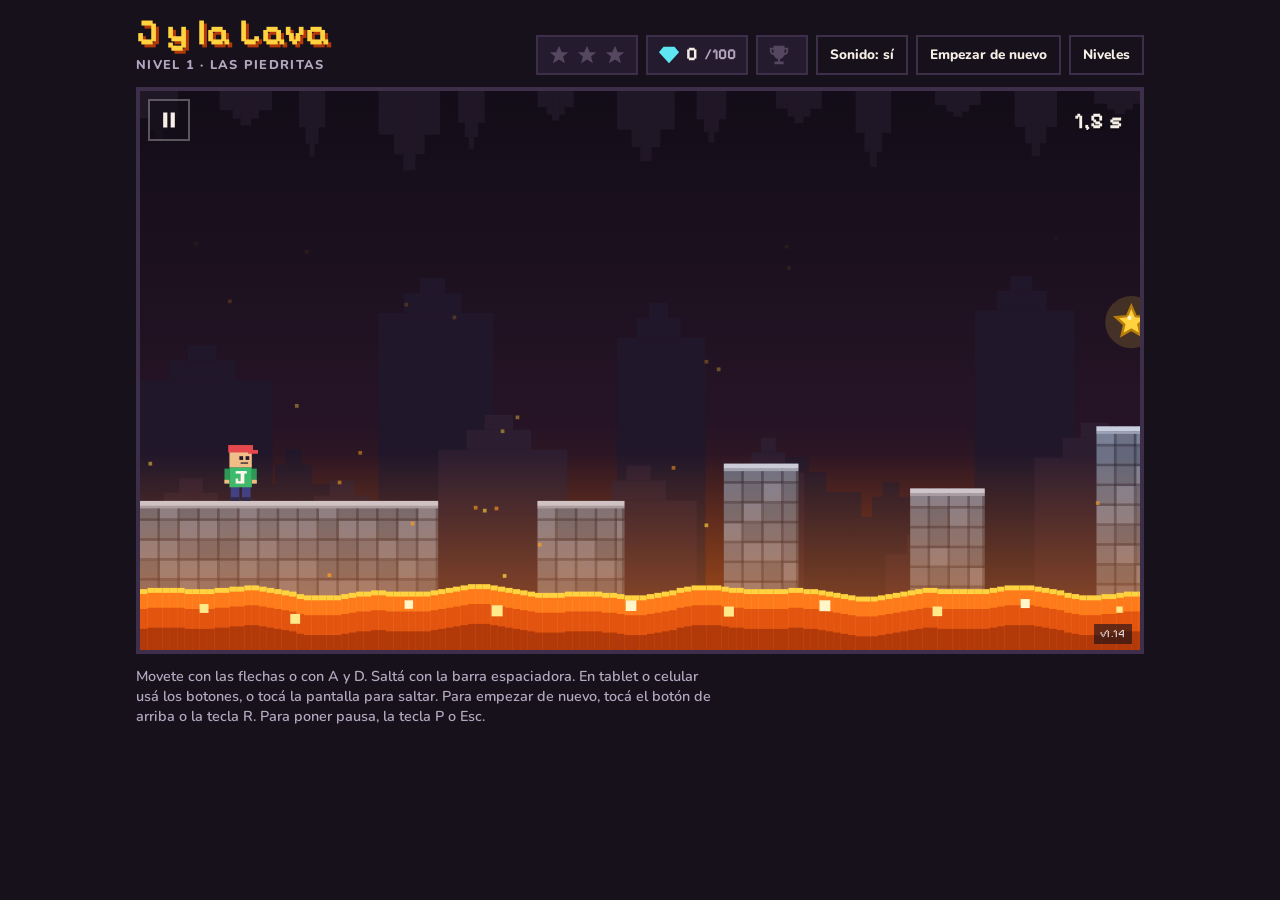
==== commit 17d1a385: "Promote beta to stable: files split and renamed to English, longer death messages, storage.js and Mi" ====
--- a/index.html
+++ b/index.html
@@ -4,123 +4,9 @@
 <meta charset="utf-8">
 <meta name="viewport" content="width=device-width, initial-scale=1, viewport-fit=cover">
 <meta name="description" content="J y la Lava: ocho niveles de saltar piedras sobre la lava, esquivar pinchos y láseres, y aplastar monstruos.">
-<style>
-:root{padding-top:env(safe-area-inset-top,0px);padding-bottom:env(safe-area-inset-bottom,0px)}
-img{max-width:100%}
-[hidden]{display:none!important}
-</style>
 <title>J y la Lava</title>
 <link rel="stylesheet" href="https://fonts.googleapis.com/css2?family=Pixelify+Sans:wght@500;700&family=Nunito:wght@600;800&display=swap">
-<style>
-/* Layout: a one-screen arcade cabinet. Name and counters on top, the game stage in the middle, touch buttons below.
-   Single dark look on purpose: the whole page lives inside the volcano. */
-:root{
-  color-scheme: dark;
-  --basalt:#17111c;
-  --basalt-2:#251b2e;
-  --edge:#3d2f49;
-  --ink:#f6efe6;
-  --muted:#b3a8bf;
-  --dim:#55475f;
-  --lava:#ff7a1a;
-  --lava-hot:#ffd23f;
-  --lava-deep:#b23a0a;
-  --diamond:#5ee7f2;
-  --font-display:"Pixelify Sans","Trebuchet MS",system-ui,sans-serif;
-  --font-body:"Nunito",system-ui,-apple-system,"Segoe UI",sans-serif;
-}
-*{box-sizing:border-box}
-html,body{height:100%}
-body{margin:0;background:var(--basalt);color:var(--ink);font-family:var(--font-body);font-size:16px;line-height:1.4}
-.cabinet{max-width:1040px;margin-inline:auto;padding-inline:16px;padding-block:14px 20px;display:flex;flex-direction:column;gap:12px}
-.top{display:flex;flex-wrap:wrap;align-items:flex-end;justify-content:space-between;gap:10px 20px}
-.name{min-width:0}
-h1{font-family:var(--font-display);font-weight:700;font-size:clamp(1.6rem,5vw,2.3rem);line-height:1;margin:0;letter-spacing:.02em;color:var(--lava-hot);text-shadow:3px 3px 0 var(--lava-deep)}
-.level{margin:6px 0 0;color:var(--muted);font-weight:800;font-size:.8rem;text-transform:uppercase;letter-spacing:.1em}
-.hud{display:flex;flex-wrap:wrap;align-items:center;gap:8px}
-.hud-item{display:flex;align-items:center;gap:6px;height:40px;padding-inline:10px;background:var(--basalt-2);border:2px solid var(--edge);font-family:var(--font-display);font-weight:700;font-size:1.2rem;font-variant-numeric:tabular-nums}
-.hud-item svg{width:22px;height:22px;fill:currentColor;flex:none}
-.stars svg{color:var(--dim)}
-.stars svg.on{color:var(--lava-hot)}
-.diamonds svg{color:var(--diamond)}
-.diamonds .of{color:var(--muted);font-size:.95rem}
-.cup{color:var(--dim)}
-.cup.on{color:var(--lava-hot)}
-.chip{height:40px;padding-inline:12px;background:transparent;color:var(--muted);border:2px solid var(--edge);font-family:var(--font-body);font-weight:800;font-size:.85rem;cursor:pointer}
-.chip[aria-pressed="true"],.chip.go{color:var(--ink)}
-.stage{position:relative;width:100%;aspect-ratio:16/9;max-height:max(240px,calc(100vh - 230px));max-height:max(240px,calc(100dvh - 230px));border:4px solid var(--edge);background:#120d18;overflow:hidden}
-canvas{display:block;width:100%;height:100%;touch-action:none}
-.overlay{position:absolute;inset:0;display:grid;place-items:center;padding:12px;background:rgba(18,13,24,.74);text-align:center;overflow:auto}
-.card{max-width:430px;background:var(--basalt-2);border:3px solid var(--lava-hot);box-shadow:6px 6px 0 var(--lava-deep);padding:18px 20px;display:flex;flex-direction:column;align-items:center;gap:10px}
-.card h2{font-family:var(--font-display);font-weight:700;font-size:clamp(1.25rem,4.5vw,1.7rem);line-height:1.1;margin:0;color:var(--lava-hot);text-wrap:balance}
-.card p{margin:0;font-weight:600;text-wrap:pretty}
-.card .small{color:var(--muted);font-size:.9rem}
-.card .count{font-family:var(--font-display);font-weight:700;font-size:1.1rem;color:var(--diamond)}
-.card .count:empty{display:none}
-.overlay.party{background:rgba(18,13,24,.25)}
-.win-stars{display:flex;gap:8px}
-.win-stars svg{width:38px;height:38px;fill:var(--dim)}
-.win-stars svg.on{fill:var(--lava-hot)}
-.btn{font-family:var(--font-display);font-weight:700;font-size:1.25rem;background:var(--lava);color:#1d0e05;border:0;padding:10px 26px;margin-top:4px;box-shadow:0 5px 0 var(--lava-deep);cursor:pointer}
-.btn small{display:block;font-family:var(--font-body);font-weight:800;font-size:.75rem;letter-spacing:.02em}
-.btn.alt{background:var(--basalt);color:var(--ink);box-shadow:0 5px 0 #0d0911;outline:2px solid var(--edge);outline-offset:-2px}
-.row{display:flex;flex-wrap:wrap;gap:12px;justify-content:center}
-.btn:active{transform:translateY(3px);box-shadow:0 2px 0 var(--lava-deep)}
-.levels{display:grid;grid-template-columns:repeat(4,1fr);gap:10px;width:100%}
-.levels .btn{font-size:1.05rem;padding:8px 6px;margin-top:0}
-.levels .btn small{font-size:.68rem}
-.tools{display:flex;flex-direction:column;gap:8px}
-.tool-list,.tool-nav{display:flex;flex-wrap:wrap;gap:6px}
-.tool{height:40px;padding-inline:10px;background:var(--basalt-2);color:var(--ink);border:2px solid var(--edge);font-family:var(--font-body);font-weight:800;font-size:.85rem;cursor:pointer;touch-action:manipulation}
-.tool[aria-pressed="true"]{background:var(--lava);color:#1d0e05;border-color:var(--lava-hot)}
-.tool.go{background:var(--lava);color:#1d0e05;border-color:var(--lava-hot)}
-.tool-nav .tool{min-width:52px}
-body.editing .pad,body.editing .help{display:none!important}
-.best{display:block;margin-top:3px;font-size:.85rem;line-height:1;letter-spacing:.08em}
-.best i{font-style:normal;color:rgba(29,14,5,.3)}
-.best i.on{color:#fff6c9;text-shadow:0 1px 0 #8a4b06}
-.best em{font-style:normal;font-family:var(--font-body);font-weight:800;font-size:.68rem;letter-spacing:0;color:#1d0e05;vertical-align:1px}
-.btn.alt:active{box-shadow:0 2px 0 #0d0911}
-button:focus-visible{outline:3px solid var(--diamond);outline-offset:3px}
-.pad{display:none;justify-content:space-between;align-items:center;gap:12px;touch-action:none;user-select:none;-webkit-user-select:none;-webkit-touch-callout:none}
-.pad.show{display:flex}
-.help-touch{display:none}
-@media (hover:none),(pointer:coarse){
-  .pad{display:flex}
-  .help-keys{display:none}
-  .help-touch{display:block}
-}
-.pad-move{display:flex;gap:10px}
-.pad button{width:68px;height:60px;display:grid;place-items:center;background:var(--basalt-2);color:var(--ink);border:3px solid var(--edge);box-shadow:0 5px 0 #0d0911;font-family:var(--font-display);font-weight:700;font-size:1.15rem;touch-action:none}
-.pad button svg{width:26px;height:26px;fill:currentColor}
-.pad button.jump{width:auto;min-width:130px;padding-inline:18px;background:var(--lava);color:#1d0e05;border-color:var(--lava-hot);box-shadow:0 5px 0 var(--lava-deep)}
-.pad button.down{transform:translateY(3px);box-shadow:0 2px 0 #0d0911}
-@media (hover:none) and (orientation:portrait),(pointer:coarse) and (orientation:portrait){
-  .cabinet{min-height:100%;box-sizing:border-box}
-  .pad{margin-top:auto;padding-bottom:6px}
-  .pad-move{gap:16px}
-  .pad button{width:84px;height:72px}
-  .pad button svg{width:30px;height:30px}
-  .pad button.jump{min-width:140px;font-size:1.3rem}
-}
-.pause-btn{position:absolute;top:8px;left:8px;z-index:1;width:42px;height:42px;display:grid;place-items:center;background:rgba(18,13,24,.55);border:2px solid rgba(255,255,255,.3);color:#f6efe6;cursor:pointer;touch-action:manipulation}
-.pause-btn svg{width:20px;height:20px;fill:currentColor}
-.help{margin:0;color:var(--muted);font-size:.9rem;font-weight:600;max-width:65ch}
-.ver{position:absolute;bottom:6px;right:8px;padding:2px 6px;background:rgba(18,13,24,.6);color:rgba(255,255,255,.85);font-size:.7rem;font-family:var(--font-display);letter-spacing:.06em;pointer-events:none;z-index:1}
-@media (max-width:560px){
-  .stage{aspect-ratio:1/1}
-  .overlay{padding:8px}
-  .card{padding:14px 12px;gap:8px}
-  .row{gap:8px}
-  .row .btn{font-size:1.05rem;padding:8px 10px}
-  .row .btn small{font-size:.68rem}
-  .levels{grid-template-columns:repeat(2,1fr);gap:6px}
-  .levels .btn{font-size:.9rem;padding:4px 4px 5px}
-  .levels .btn small{font-size:.62rem}
-  .best{margin-top:1px;font-size:.75rem}
-  #startOverlay h2 + p{display:none}
-}
-</style>
+<link rel="stylesheet" href="styles.css?v=1.14">
 </head>
 <body>
 <svg width="0" height="0" style="position:absolute" aria-hidden="true" focusable="false">
@@ -176,8 +62,19 @@
           <button class="btn" id="level7Btn" type="button" data-level="6">Nivel 7<small>Los monstruos</small></button>
           <button class="btn" id="level8Btn" type="button" data-level="7">Nivel 8<small>Los láseres</small></button>
         </div>
-        <button class="btn alt" id="editBtn" type="button">Crear tu nivel</button>
+        <button class="btn alt" id="myBtn" type="button">Mis niveles</button>
         <p class="small">Con 100 diamantes ganás la copa.</p>
+      </div>
+    </div>
+
+    <div class="overlay" id="myOverlay" hidden>
+      <div class="card my-card">
+        <h2>Mis niveles</h2>
+        <div class="my-list" id="myList"></div>
+        <div class="row">
+          <button class="btn" id="myNew" type="button">＋ Nuevo nivel</button>
+          <button class="btn alt" id="myBack" type="button">Volver</button>
+        </div>
       </div>
     </div>
 
@@ -241,1420 +138,14 @@
   <p class="help help-keys">Movete con las flechas o con A y D. Saltá con la barra espaciadora. En tablet o celular usá los botones, o tocá la pantalla para saltar. Para empezar de nuevo, tocá el botón de arriba o la tecla R. Para poner pausa, la tecla P o Esc.</p>
 </main>
 
-<script src="version.js"></script>
-<script>
-(() => {
-'use strict';
-
-/* ---------- Mundo ---------- */
-const H = 450, LAVA_Y = 402, RISE_DELAY = 1.5;
-const DROP_SHAKE = 0.5, DROP_G = 1400, DROP_LEN = 22;
-const MW = 26, MH = 24, STOMP_V = 380;
-const FIRE_V = 150, FIRE_RANGE = 300, FIRE_SIGHT = 440, FIRE_WARN = 0.9;
-const LASER_WARN = 0.6;
-const G = 1500, JUMP_V = 560, RUN = 185, MAX_FALL = 900;
-const PW = 22, PH = 42, STEP = 1 / 120;
-
-const LEVELS = [
-  {
-    name: 'Nivel 1', sub: 'Las piedritas', w: 2680,
-    sky: ['#120d18', '#261426', '#5a2414'],
-    // Sin "h": columna de piedra que sale de la lava. Con "h": piedra flotante.
-    platforms: [
-      { x: 0,    y: 330, w: 240 },
-      { x: 320,  y: 330, w: 70 },
-      { x: 470,  y: 300, w: 60 },
-      { x: 620,  y: 320, w: 60 },
-      { x: 770,  y: 270, w: 56 },
-      { x: 930,  y: 330, w: 70 },
-      { x: 1090, y: 345, w: 50 },
-      { x: 1250, y: 345, w: 50 },
-      { x: 1385, y: 295, w: 50 },
-      { x: 1520, y: 245, w: 50 },
-      { x: 1655, y: 195, w: 56 },
-      { x: 1790, y: 160, w: 90, h: 20 },
-      { x: 1765, y: 335, w: 135 },
-      { x: 1985, y: 335, w: 125 },
-      { x: 2205, y: 315, w: 50 },
-      { x: 2350, y: 335, w: 330 }
-    ],
-    spikes: [],
-    stars: [ { x: 798, y: 190 }, { x: 1195, y: 228 }, { x: 1835, y: 82 } ],
-    start: { x: 70, y: 330 - PH }, goalX: 2560, goalY: 335
-  },
-  {
-    name: 'Nivel 2', sub: 'Los pinchos', w: 2790,
-    sky: ['#0e0f1f', '#1f1a3a', '#5a1f1c'],
-    platforms: [
-      { x: 0,    y: 330, w: 220 },
-      { x: 300,  y: 330, w: 70 },
-      { x: 450,  y: 320, w: 150 },
-      { x: 640,  y: 330, w: 90 },
-      { x: 780,  y: 330, w: 170 },
-      { x: 1030, y: 310, w: 210 },
-      { x: 1320, y: 330, w: 80 },
-      { x: 1450, y: 300, w: 180 },
-      { x: 1645, y: 270, w: 90 },
-      { x: 1780, y: 180, w: 100, h: 20 },
-      { x: 1770, y: 350, w: 260 },
-      { x: 2085, y: 330, w: 170 },
-      { x: 2330, y: 310, w: 70 },
-      { x: 2470, y: 330, w: 320 }
-    ],
-    // Sector con pinchos arriba de una piedra: "y" es el borde de arriba de la piedra.
-    spikes: [
-      { x: 545,  y: 320, w: 55 },
-      { x: 780,  y: 330, w: 40 },
-      { x: 1115, y: 310, w: 45 },
-      { x: 1570, y: 300, w: 60 },
-      { x: 1845, y: 180, w: 35 },
-      { x: 2085, y: 330, w: 35 },
-      { x: 2590, y: 330, w: 50 }
-    ],
-    stars: [ { x: 572, y: 245 }, { x: 1137, y: 235 }, { x: 1808, y: 100 } ],
-    start: { x: 70, y: 330 - PH }, goalX: 2710, goalY: 330
-  },
-  {
-    name: 'Nivel 3', sub: 'Pinchos altos', w: 2940,
-    sky: ['#0b1512', '#14291f', '#5a2414'],
-    platforms: [
-      { x: 0,    y: 330, w: 420 },
-      { x: 500,  y: 330, w: 70 },
-      { x: 640,  y: 320, w: 400 },
-      { x: 1090, y: 330, w: 300 },
-      { x: 1470, y: 300, w: 80 },
-      { x: 1620, y: 270, w: 90 },
-      { x: 1755, y: 180, w: 190, h: 20 },
-      { x: 1745, y: 350, w: 585 },
-      { x: 2400, y: 330, w: 70 },
-      { x: 2520, y: 330, w: 420 }
-    ],
-    // "h" es la altura del pincho. Estos son altos: hay que saltarlos por arriba.
-    spikes: [
-      { x: 250,  y: 330, w: 24, h: 46 },
-      { x: 760,  y: 320, w: 24, h: 46 },
-      { x: 890,  y: 320, w: 24, h: 46 },
-      { x: 1090, y: 330, w: 24, h: 46 },
-      { x: 1250, y: 330, w: 24, h: 66 },
-      { x: 1850, y: 180, w: 24, h: 46 },
-      { x: 2180, y: 350, w: 24, h: 46 },
-      { x: 2680, y: 330, w: 24, h: 66 }
-    ],
-    stars: [ { x: 772, y: 235 }, { x: 1262, y: 235 }, { x: 1862, y: 95 } ],
-    start: { x: 70, y: 330 - PH }, goalX: 2850, goalY: 330
-  },
-  {
-    // "rise": cuántos píxeles por segundo sube la lava. El camino va subiendo hacia la meta.
-    name: 'Nivel 4', sub: 'La lava sube', w: 3410, rise: 4.5,
-    banner: '¡La lava sube! ¡Apurate!', hint: 'Saltá las bolas de fuego',
-    sky: ['#1a0b0d', '#34140f', '#6a2a12'],
-    platforms: [
-      { x: 0,    y: 340, w: 380 },
-      { x: 450,  y: 310, w: 80 },
-      { x: 590,  y: 290, w: 580 },
-      { x: 1200, y: 350, w: 50 },
-      { x: 1260, y: 260, w: 80 },
-      { x: 1390, y: 250, w: 320 },
-      { x: 1780, y: 220, w: 80 },
-      { x: 1920, y: 200, w: 580 },
-      { x: 2570, y: 180, w: 80 },
-      { x: 2710, y: 170, w: 700 }
-    ],
-    spikes: [
-      { x: 230,  y: 340, w: 24, h: 46 },
-      { x: 730,  y: 290, w: 24, h: 46 },
-      { x: 1390, y: 250, w: 24, h: 46 },
-      { x: 1560, y: 250, w: 24, h: 66 },
-      { x: 2060, y: 200, w: 24, h: 46 },
-      { x: 2860, y: 170, w: 24, h: 66 }
-    ],
-    // Monstruitos de fuego: caminan de x0 a x1 y cada "fire" segundos escupen una bola de fuego hacia J.
-    monsters: [
-      { x0: 940,  x1: 1040, y: 290, speed: 40, dir: -1, fire: 3.0 },
-      { x0: 2270, x1: 2370, y: 200, speed: 50, dir: -1, fire: 2.8 },
-      { x0: 3060, x1: 3160, y: 170, speed: 60, dir: 1, fire: 2.6 }
-    ],
-    stars: [ { x: 1225, y: 320 }, { x: 1572, y: 155 }, { x: 2872, y: 75 } ],
-    start: { x: 60, y: 340 - PH }, goalX: 3320, goalY: 170
-  },
-  {
-    // "crush": techo de pinchos. Arranca con las puntas en y0 y baja "speed" píxeles por segundo.
-    // El camino va bajando, así J siempre tiene lugar para saltar si no se queda quieto.
-    name: 'Nivel 5', sub: 'Techo de pinchos', w: 3695, crush: { y0: 14, speed: 2.6 },
-    banner: '¡Los pinchos bajan! ¡Apurate!', hint: 'Ojo: los pinchos rojos se caen',
-    sky: ['#0d0d16', '#1c1b2e', '#5a2414'],
-    platforms: [
-      { x: 0,    y: 220, w: 400 },
-      { x: 480,  y: 230, w: 90 },
-      { x: 655,  y: 240, w: 520 },
-      { x: 1265, y: 260, w: 80 },
-      { x: 1435, y: 275, w: 80 },
-      { x: 1600, y: 290, w: 620 },
-      { x: 2315, y: 305, w: 80 },
-      { x: 2485, y: 320, w: 90 },
-      { x: 2665, y: 330, w: 520 },
-      { x: 3275, y: 340, w: 420 }
-    ],
-    spikes: [],
-    // "drops": pinchos flojos del techo (rojos). Tiemblan y se caen cuando J se acerca.
-    // Cada x cae en el centro de un pincho del techo (14 * n + 7).
-    drops: [315, 903, 1841, 1953, 2905, 3507],
-    stars: [ { x: 1020, y: 155 }, { x: 2090, y: 205 }, { x: 3030, y: 245 } ],
-    start: { x: 60, y: 220 - PH }, goalX: 3610, goalY: 340
-  },
-  {
-    // Techo que baja ("crush") y piso de pinchos que sube ("floor") hasta cerrarse.
-    // El camino va por el medio, casi a la misma altura todo el tiempo.
-    name: 'Nivel 6', sub: 'La trampa', w: 3085,
-    crush: { y0: 14, speed: 3.6 }, floor: { y0: 410, speed: 2.85 },
-    banner: '¡Los pinchos se cierran! ¡Apurate!',
-    sky: ['#120b18', '#231233', '#5a2414'],
-    platforms: [
-      { x: 0,    y: 300, w: 300 },
-      { x: 385,  y: 300, w: 90 },
-      { x: 560,  y: 290, w: 90 },
-      { x: 735,  y: 300, w: 300 },
-      { x: 1125, y: 285, w: 80 },
-      { x: 1290, y: 270, w: 90 },
-      { x: 1470, y: 290, w: 90 },
-      { x: 1645, y: 300, w: 110 },
-      { x: 1785, y: 345, w: 80 },
-      { x: 1865, y: 300, w: 300 },
-      { x: 2255, y: 310, w: 80 },
-      { x: 2420, y: 295, w: 80 },
-      { x: 2590, y: 305, w: 80 },
-      { x: 2755, y: 300, w: 330 }
-    ],
-    spikes: [],
-    stars: [ { x: 900, y: 215 }, { x: 1400, y: 185 }, { x: 1810, y: 315 } ],
-    start: { x: 60, y: 300 - PH }, goalX: 2990, goalY: 300
-  },
-  {
-    // "monsters": caminan de x0 a x1 (borde izquierdo del monstruo) arriba de la piedra que está en "y".
-    // Tocarlos de costado hace perder; caerles encima los aplasta.
-    name: 'Nivel 7', sub: 'Los monstruos', w: 3780,
-    banner: '¡Cuidado con los monstruos!', hint: 'Saltales encima para aplastarlos', music: true,
-    sky: ['#170a14', '#31112a', '#5a2414'],
-    platforms: [
-      { x: 0,    y: 330, w: 420 },
-      { x: 500,  y: 330, w: 90 },
-      { x: 670,  y: 320, w: 560 },
-      { x: 1310, y: 300, w: 80 },
-      { x: 1470, y: 300, w: 620 },
-      { x: 2170, y: 270, w: 90 },
-      { x: 2305, y: 180, w: 190, h: 20 },
-      { x: 2295, y: 350, w: 585 },
-      { x: 2960, y: 330, w: 80 },
-      { x: 3120, y: 330, w: 660 }
-    ],
-    // Pinchos muy altos: casi tan altos como el salto de J. Hay que saltar justo antes.
-    spikes: [
-      { x: 1110, y: 320, w: 14, h: 84 },
-      { x: 1980, y: 300, w: 14, h: 84 },
-      { x: 3550, y: 330, w: 14, h: 84 }
-    ],
-    monsters: [
-      { x0: 200,  x1: 320,  y: 330, speed: 45, dir: -1 },
-      { x0: 800,  x1: 930,  y: 320, speed: 50, dir: -1 },
-      { x0: 1600, x1: 1790, y: 300, speed: 70, dir: 1 },
-      { x0: 2405, x1: 2465, y: 180, speed: 35, dir: 1 },
-      { x0: 2730, x1: 2780, y: 350, speed: 40, dir: -1 },
-      { x0: 3250, x1: 3360, y: 330, speed: 60, dir: -1 }
-    ],
-    stars: [ { x: 880, y: 235 }, { x: 1700, y: 215 }, { x: 2475, y: 140 } ],
-    start: { x: 60, y: 330 - PH }, goalX: 3690, goalY: 330
-  },
-  {
-    // "lasers": con "h" es vertical (de y hacia abajo); con "w" es horizontal (de x hacia la derecha).
-    // Con "on" y "off" se prende y se apaga (segundos); "t0" corre el momento. Sin "on" está siempre prendido.
-    name: 'Nivel 8', sub: 'Los láseres', w: 3760,
-    banner: '¡Cuidado con los láseres!', hint: 'Pasá cuando están apagados',
-    sky: ['#0a0f1c', '#13223a', '#5a2414'],
-    platforms: [
-      { x: 0,    y: 330, w: 420 },
-      { x: 500,  y: 330, w: 90 },
-      { x: 670,  y: 320, w: 600 },
-      { x: 1350, y: 300, w: 80 },
-      { x: 1510, y: 300, w: 620 },
-      { x: 2210, y: 270, w: 90 },
-      { x: 2345, y: 180, w: 190, h: 20 },
-      { x: 2335, y: 350, w: 585 },
-      { x: 3000, y: 330, w: 80 },
-      { x: 3160, y: 330, w: 600 }
-    ],
-    spikes: [],
-    lasers: [
-      { x: 300,  y: 0,   h: 330, on: 1.2, off: 1.6 },
-      { x: 790,  y: 304, w: 50 },
-      { x: 1000, y: 0,   h: 320, on: 1.0, off: 1.4, t0: 0.5 },
-      { x: 1120, y: 304, w: 50 },
-      { x: 1650, y: 238, w: 180, on: 1.6, off: 1.4 },
-      { x: 1990, y: 0,   h: 300, on: 1.2, off: 1.4, t0: 0.7 },
-      { x: 2420, y: 0,   h: 180, on: 1.3, off: 1.2 },
-      { x: 2600, y: 0,   h: 350, on: 1.0, off: 1.0 },
-      { x: 2760, y: 0,   h: 350, on: 1.0, off: 1.0, t0: 1.0 },
-      { x: 3300, y: 308, w: 50, on: 1.5, off: 1.5 },
-      { x: 3520, y: 0,   h: 330, on: 0.8, off: 1.2 }
-    ],
-    stars: [ { x: 815, y: 240 }, { x: 1740, y: 205 }, { x: 2490, y: 140 } ],
-    start: { x: 60, y: 330 - PH }, goalX: 3670, goalY: 330
-  }
-];
-LEVELS.forEach(lv => {
-  lv.platforms.forEach(p => { p.float = !!p.h; if (!p.h) p.h = H - p.y + 40; });
-  lv.drops = lv.drops || [];
-  lv.monsters = lv.monsters || [];
-  lv.lasers = lv.lasers || [];
-  // Hasta dónde cae cada pincho flojo: la piedra que tiene abajo, o la lava.
-  lv.dropFloor = lv.drops.map(x => {
-    const under = lv.platforms.filter(p => x >= p.x && x <= p.x + p.w).map(p => p.y);
-    return under.length ? Math.min(...under) : LAVA_Y + 30;
-  });
-});
-let levelIdx = 0, level = LEVELS[0];
-function pickLevel(i) { levelIdx = Math.max(0, Math.min(LEVELS.length - 1, i | 0)); level = LEVELS[levelIdx]; }
-
-function newPlayer() {
-  return { x: level.start.x, y: level.start.y, vx: 0, vy: 0, onGround: true, face: 1, coyote: 0, buffer: 0 };
-}
-function newRun() {
-  return { p: newPlayer(), stars: [false, false, false], status: 'play', lava: LAVA_Y, t: 0,
-    ceil: level.crush ? level.crush.y0 : -9999,
-    floor: level.floor ? level.floor.y0 : 9999,
-    drops: level.drops.map(x => ({ x, state: 'idle', t: 0, y: 0, vy: 0 })),
-    monsters: level.monsters.map(m => ({ x: m.sx !== undefined ? m.sx : m.dir > 0 ? m.x0 : m.x1, dir: m.dir, alive: true, fireT: FIRE_WARN + 0.4, sight: false })),
-    fires: [] };
-}
-
-function hits(p, pl) {
-  return p.x < pl.x + pl.w && p.x + PW > pl.x && p.y < pl.y + pl.h && p.y + PH > pl.y;
-}
-
-/* Los pinchos son triángulos: J los toca solo si pasa por donde hay punta. */
-function spikeHit(p, sp) {
-  if (p.y >= sp.y) return false;
-  const h = sp.h || 14, elev = sp.y - (p.y + PH);
-  if (elev >= h - 3) return false;
-  const xL = p.x + 2, xR = p.x + PW - 2;
-  if (xR <= sp.x || xL >= sp.x + sp.w) return false;
-  const n = Math.max(1, Math.round(sp.w / 12)), tw = sp.w / n;
-  for (let i = 0; i < n; i++) {
-    const a = sp.x + i * tw, cx = a + tw / 2;
-    const l = Math.max(xL, a), r = Math.min(xR, a + tw);
-    if (l >= r) continue;
-    const d = (l <= cx && r >= cx) ? 0 : Math.min(Math.abs(l - cx), Math.abs(r - cx));
-    if (h * (1 - d / (tw / 2)) - 3 > elev) return true;
-  }
-  return false;
-}
-
-/* Láseres: los que tienen "on" y "off" se prenden y se apagan; avisan titilando antes de prenderse. */
-function laserPhase(lz, t) { const c = lz.on + lz.off; return ((t + (lz.t0 || 0)) % c + c) % c; }
-function laserOn(lz, t) { return !lz.on || laserPhase(lz, t) < lz.on; }
-function laserWarn(lz, t) { return !!lz.on && laserPhase(lz, t) > lz.on + lz.off - LASER_WARN; }
-function laserHit(p, lz) {
-  if (lz.h) return p.x + PW - 2 > lz.x - 3 && p.x + 2 < lz.x + 3 && p.y < lz.y + lz.h && p.y + PH > lz.y;
-  return p.x + PW - 2 > lz.x && p.x + 2 < lz.x + lz.w && p.y < lz.y + 2 && p.y + PH > lz.y - 2;
-}
-
-/* Un paso de física. Devuelve los eventos que pasaron. */
-function tick(g, inp, dt) {
-  const ev = [], p = g.p;
-  if (g.status !== 'play') return ev;
-
-  // En los niveles con "rise" la lava sube de a poco, hasta quedar justo debajo de la meta.
-  g.t += dt;
-  if (level.rise && g.t > RISE_DELAY) g.lava = Math.max(level.goalY + 25, g.lava - level.rise * dt);
-  // En los niveles con "crush" un techo de pinchos baja de a poco hasta el piso.
-  if (level.crush && g.t > RISE_DELAY) g.ceil = Math.min(LAVA_Y, g.ceil + level.crush.speed * dt);
-  // En los niveles con "floor" un piso de pinchos sube desde la lava hasta cerrarse contra el techo.
-  if (level.floor && g.t > RISE_DELAY) {
-    g.floor -= level.floor.speed * dt;
-    if (g.floor < g.ceil) g.floor = g.ceil = (g.floor + g.ceil) / 2;
-  }
-
-  const dir = (inp.right ? 1 : 0) - (inp.left ? 1 : 0);
-  const target = dir * RUN, acc = (p.onGround ? 2600 : 1500) * dt;
-  if (p.vx < target) p.vx = Math.min(target, p.vx + acc);
-  else if (p.vx > target) p.vx = Math.max(target, p.vx - acc);
-  if (dir) p.face = dir;
-
-  p.coyote = p.onGround ? 0.1 : Math.max(0, p.coyote - dt);
-  p.buffer = inp.jump ? 0.13 : Math.max(0, p.buffer - dt);
-  if (p.buffer > 0 && p.coyote > 0) {
-    p.vy = -JUMP_V; p.buffer = 0; p.coyote = 0; p.onGround = false; ev.push('jump');
-  }
-  p.vy = Math.min(MAX_FALL, p.vy + G * dt);
-
-  p.x += p.vx * dt;
-  if (p.x < 0) { p.x = 0; p.vx = 0; }
-  if (p.x > level.w - PW) { p.x = level.w - PW; p.vx = 0; }
-  for (const pl of level.platforms) {
-    if (hits(p, pl)) {
-      if (p.vx > 0) p.x = pl.x - PW; else if (p.vx < 0) p.x = pl.x + pl.w;
-      p.vx = 0;
-    }
-  }
-
-  const fallV = p.vy, wasAir = !p.onGround;
-  p.y += p.vy * dt;
-  p.onGround = false;
-  for (const pl of level.platforms) {
-    if (hits(p, pl)) {
-      if (p.vy > 0) { p.y = pl.y - PH; p.onGround = true; } else { p.y = pl.y + pl.h; }
-      p.vy = 0;
-    }
-  }
-  if (wasAir && p.onGround && fallV > 250) ev.push('land');
-
-  const cx = p.x + PW / 2, cy = p.y + PH / 2;
-  level.stars.forEach((st, i) => {
-    if (!g.stars[i] && Math.abs(cx - st.x) < PW / 2 + 12 && Math.abs(cy - st.y) < PH / 2 + 12) {
-      g.stars[i] = true; ev.push('star' + i);
-    }
-  });
-
-  // Monstruos: van y vienen. Si J les cae encima los aplasta y rebota; si los toca de costado, pierde.
-  for (let i = 0; i < g.monsters.length; i++) {
-    const m = g.monsters[i], def = level.monsters[i];
-    if (!m.alive) continue;
-    // Los de fuego escupen cuando J está cerca y a la izquierda. Antes de escupir se frenan, miran a J
-    // y avisan con la boca prendida.
-    if (def.fire) {
-      const dx = m.x - (p.x + PW);
-      m.sight = dx > -10 && dx < FIRE_SIGHT;
-      if (!m.sight) m.fireT = FIRE_WARN + 0.4;
-      else if ((m.fireT -= dt) <= 0) {
-        m.fireT = def.fire;
-        g.fires.push({ x: m.x - 4, x0: m.x - 4, y: def.y - 13 });
-        ev.push('fire' + i);
-      }
-    }
-    const charging = def.fire && m.sight && m.fireT < FIRE_WARN;
-    if (def.speed && !charging) {
-      m.x += m.dir * def.speed * dt;
-      if (m.x <= def.x0) { m.x = def.x0; m.dir = 1; } else if (m.x >= def.x1) { m.x = def.x1; m.dir = -1; }
-    }
-    const top = def.y - MH;
-    if (p.x + PW - 3 > m.x + 2 && p.x + 3 < m.x + MW - 2 && p.y + PH > top + 2 && p.y < def.y) {
-      if (p.vy > 0 && p.y + PH - top < 16) { m.alive = false; p.vy = -STOMP_V; p.onGround = false; ev.push('stomp' + i); }
-      else { g.status = 'dead'; ev.push('bitten'); return ev; }
-    }
-  }
-  // Bolas de fuego: van derecho hacia la izquierda, a la altura de las rodillas de J. Se apagan solas o contra una piedra.
-  for (let i = g.fires.length - 1; i >= 0; i--) {
-    const f = g.fires[i];
-    f.x -= FIRE_V * dt;
-    if (f.x0 - f.x > FIRE_RANGE || level.platforms.some(pl => f.x > pl.x && f.x < pl.x + pl.w && f.y > pl.y && f.y < pl.y + pl.h)) {
-      g.fires.splice(i, 1); continue;
-    }
-    if (f.x + 6 > p.x + 3 && f.x - 6 < p.x + PW - 3 && f.y + 5 > p.y + 2 && f.y - 5 < p.y + PH) {
-      g.status = 'dead'; ev.push('burned'); return ev;
-    }
-  }
-  // Pinchos flojos: empiezan a temblar con la anticipación justa para caerle encima a quien no frena.
-  for (let i = 0; i < g.drops.length; i++) {
-    const d = g.drops[i], floor = level.dropFloor[i];
-    if (d.state === 'idle') {
-      const fallT = Math.sqrt(2 * Math.max(1, floor - PH - (g.ceil + 6)) / DROP_G);
-      if (cx > d.x - (DROP_SHAKE + fallT) * RUN && cx < d.x + 20) { d.state = 'shake'; d.t = DROP_SHAKE; ev.push('dropshake'); }
-    } else if (d.state === 'shake') {
-      d.t -= dt;
-      if (d.t <= 0) { d.state = 'fall'; d.y = g.ceil + 6; d.vy = 0; }
-    } else if (d.state === 'fall') {
-      d.vy += DROP_G * dt; d.y += d.vy * dt;
-      if (p.x + PW - 2 > d.x - 6 && p.x + 2 < d.x + 6 && p.y < d.y && p.y + PH > d.y - DROP_LEN) {
-        g.status = 'dead'; ev.push('spiked'); return ev;
-      }
-      if (d.y >= floor) { d.state = 'gone'; ev.push('dropland' + i); }
-    }
-  }
-  for (const sp of level.spikes) {
-    if (spikeHit(p, sp)) { g.status = 'dead'; ev.push('spiked'); return ev; }
-  }
-  for (const lz of level.lasers) {
-    if (laserOn(lz, g.t) && laserHit(p, lz)) { g.status = 'dead'; ev.push('zapped'); return ev; }
-  }
-  if (p.y < g.ceil - 2 || p.y + PH > g.floor + 2) { g.status = 'dead'; ev.push('spiked'); return ev; }
-  if (p.y + PH > g.lava + 16) { g.status = 'dead'; ev.push('dead'); }
-  else if (p.onGround && (level.custom ? Math.abs(cx - level.goalX) < 30 && Math.abs(p.y + PH - level.goalY) < 2 : cx >= level.goalX - 4)) {
-    g.status = 'won'; ev.push('won');
-  }
-  return ev;
-}
-
-/* ---------- Tu nivel (editor) ----------
-   El nivel propio es una grilla de bloques de 40 x 40: 10 filas (0 arriba) y ED_COLS columnas.
-   "cells" guarda qué hay en cada casillero ("x,y" -> piedra, pincho, estrella, monstruo, fuego o láser). */
-const ED = 40, ED_ROWS = 10, ED_COLS = 90;
-function defaultEd() {
-  const cells = {};
-  for (let x = 0; x <= 5; x++) cells[x + ',8'] = 'rock';
-  for (let x = 22; x <= 27; x++) cells[x + ',8'] = 'rock';
-  return { cells, start: [1, 7], goal: [25, 7] };
-}
-function buildCustom(ed) {
-  const at = (x, y) => ed.cells[x + ',' + y];
-  const lv = { name: 'Tu nivel', sub: 'Lo hiciste vos', custom: true, banner: '¡Tu nivel!',
-    sky: ['#0f1a17', '#1c2b25', '#5a2414'], platforms: [], spikes: [], stars: [], monsters: [], lasers: [], drops: [], dropFloor: [] };
-  let right = Math.max(ed.start[0], ed.goal[0]);
-  for (let y = 0; y < ED_ROWS; y++) {
-    for (let x = 0; x < ED_COLS; x++) {
-      const k = at(x, y);
-      if (!k) continue;
-      right = Math.max(right, x);
-      if (k === 'rock') {                                   // piedras pegadas en la misma fila: una sola piedra larga
-        let n = 1; while (at(x + n, y) === 'rock') n++;
-        lv.platforms.push({ x: x * ED, y: y * ED, w: n * ED, h: ED, float: true });
-        right = Math.max(right, x + n - 1); x += n - 1;
-      } else if (k === 'spike') lv.spikes.push({ x: x * ED + 4, y: (y + 1) * ED, w: ED - 8, h: 22 });
-      else if (k === 'star' && lv.stars.length < 3) lv.stars.push({ x: x * ED + ED / 2, y: y * ED + ED / 2 });
-      else if (k === 'mon' || k === 'fire') {                // camina por la piedra de abajo, sin atravesar paredes
-        let a = x, b = x;
-        const floor = c => at(c, y + 1) === 'rock' && at(c, y) !== 'rock';
-        if (floor(x)) { while (floor(a - 1)) a--; while (floor(b + 1)) b++; }
-        const m = { x0: a * ED, x1: Math.max(a * ED, (b + 1) * ED - MW), y: (y + 1) * ED, speed: k === 'fire' ? 40 : 50, dir: -1 };
-        m.sx = Math.max(m.x0, Math.min(m.x1, x * ED + (ED - MW) / 2));   // arranca donde lo pusiste
-        if (!floor(x)) m.x0 = m.x1 = m.sx;
-        if (k === 'fire') m.fire = 2.8;
-        lv.monsters.push(m);
-      } else if (k === 'laser') {                            // de arriba hasta la primera piedra de esa columna
-        let yb = 1; while (yb < ED_ROWS && at(x, yb) !== 'rock') yb++;
-        lv.lasers.push({ x: x * ED + ED / 2, y: 0, h: yb < ED_ROWS ? yb * ED : LAVA_Y, on: 1.2, off: 1.4, t0: (x % 3) * 0.4 });
-      }
-    }
-  }
-  lv.start = { x: ed.start[0] * ED + (ED - PW) / 2, y: (ed.start[1] + 1) * ED - PH };
-  lv.goalX = ed.goal[0] * ED + ED / 2; lv.goalY = (ed.goal[1] + 1) * ED;
-  lv.w = (right + 7) * ED;
-  return lv;
-}
-function useLevel(lv) { level = lv; levelIdx = -1; }
-
-window.JGame = { tick, newRun, LEVELS, pickLevel, buildCustom, useLevel, get level() { return level; } };
-
-/* ---------- Estado ---------- */
-const $ = id => document.getElementById(id);
-const canvas = $('game'), ctx = canvas.getContext('2d');
-const startOverlay = $('startOverlay'), winOverlay = $('winOverlay'), pauseOverlay = $('pauseOverlay');
-const reduceMotion = window.matchMedia && window.matchMedia('(prefers-reduced-motion: reduce)').matches;
-
-let run = newRun();
-let state = 'ready';            // ready | play | dead | won | edit | paused
-let overlayReady = false;
-let diamonds = 0, soundOn = true;
-let time = 0, last = 0, accum = 0, deadT = 0, shake = 0;
-let cam = 0, viewW = 800, scale = 1;
-let jumpQueued = false;
-const input = { left: false, right: false };
-const parts = [];
-
-// La beta (JGAME_CHANNEL en version.js) guarda todo con otro nombre: sus diamantes no se mezclan con los del juego.
-const CHANNEL = window.JGAME_CHANNEL || '';
-const storeKey = key => CHANNEL ? key.replace('jlava.', 'jlava-' + CHANNEL + '.') : key;
-function load(key, fallback) {
-  try { const v = localStorage.getItem(storeKey(key)); return v === null ? fallback : v; } catch (e) { return fallback; }
-}
-function save(key, v) { try { localStorage.setItem(storeKey(key), String(v)); } catch (e) {} }
-
-diamonds = Math.max(0, parseInt(load('jlava.diamonds', '0'), 10) || 0);
-soundOn = load('jlava.sound', '1') !== '0';
-let ed = null, edTool = 'rock', edCam = 0, edScroll = 0, edPaint = false;
-try { ed = JSON.parse(load('jlava.custom', 'null')); } catch (e) {}
-if (!ed || !ed.cells || !ed.start || !ed.goal) ed = defaultEd();
-// Mejor cantidad de estrellas con que se llegó a la bandera en cada nivel.
-let best = [];
-try { best = JSON.parse(load('jlava.best', '[]')); } catch (e) {}
-if (!Array.isArray(best)) best = [];
-// Mejor tiempo (segundos) con que se llegó a la bandera en cada nivel.
-let bestT = [];
-try { bestT = JSON.parse(load('jlava.time', '[]')); } catch (e) {}
-if (!Array.isArray(bestT)) bestT = [];
-const fmtT = t => t.toFixed(1).replace('.', ',') + ' s';
-
-/* ---------- Sonido ---------- */
-let actx = null;
-function beep(freq, dur, type, vol, slide, delay) {
-  if (!soundOn) return;
-  try {
-    actx = actx || new (window.AudioContext || window.webkitAudioContext)();
-    if (actx.state === 'suspended') actx.resume();
-    const t0 = actx.currentTime + (delay || 0);
-    const o = actx.createOscillator(), gn = actx.createGain();
-    o.type = type || 'square';
-    o.frequency.setValueAtTime(freq, t0);
-    if (slide) o.frequency.exponentialRampToValueAtTime(Math.max(40, freq + slide), t0 + dur);
-    gn.gain.setValueAtTime(vol || 0.04, t0);
-    gn.gain.exponentialRampToValueAtTime(0.0001, t0 + dur);
-    o.connect(gn); gn.connect(actx.destination);
-    o.start(t0); o.stop(t0 + dur + 0.02);
-  } catch (e) {}
-}
-const sfx = {
-  jump: () => beep(420, 0.13, 'square', 0.035, 300),
-  star: () => { beep(880, 0.09, 'square', 0.04); beep(1320, 0.16, 'square', 0.04, 0, 0.08); },
-  dead: () => beep(260, 0.4, 'sawtooth', 0.05, -190),
-  win: () => [523, 659, 784, 1047].forEach((f, i) => beep(f, 0.18, 'square', 0.04, 0, i * 0.11)),
-  diamond: () => [1047, 1319, 1568, 2093].forEach((f, i) => beep(f, 0.2, 'triangle', 0.06, 0, 0.5 + i * 0.09))
-};
-
-/* ---------- Música: una canción propia por nivel ----------
-   Cada número es una nota MIDI; 0 es silencio. 64 pasos = 4 compases que se repiten.
-   "bass" es el bajo, "notes" la melodía, "bpm" la velocidad. */
-const SONGS = [
-  // Las piedritas: alegre
-  {"bpm":120,"lead":"square","leadVol":0.022,"bass":[48,0,0,0,55,0,0,0,48,0,0,0,55,0,0,0,53,0,0,0,60,0,0,0,53,0,0,0,60,0,0,0,55,0,0,0,62,0,0,0,55,0,0,0,62,0,0,0,48,0,0,0,55,0,0,0,48,0,55,0,52,0,50,0],"notes":[72,0,76,0,79,0,76,0,72,0,0,0,74,0,76,0,77,0,0,0,81,0,77,0,76,0,0,0,0,0,0,0,79,0,77,0,74,0,71,0,74,0,0,0,77,0,79,0,76,0,0,0,72,0,0,0,0,0,0,0,0,0,0,0]},
-  // Los pinchos: en puntas de pie
-  {"bpm":110,"lead":"triangle","leadVol":0.05,"hold":1.0,"kick":8,"bass":[45,0,0,0,0,0,52,0,45,0,0,0,0,0,52,0,45,0,0,0,0,0,52,0,45,0,0,0,0,0,52,0,50,0,0,0,0,0,57,0,50,0,0,0,0,0,57,0,52,0,0,0,0,0,59,0,52,0,0,0,56,0,59,0],"notes":[69,0,0,72,0,0,76,0,0,0,75,0,76,0,0,0,69,0,0,72,0,0,76,0,0,0,79,0,77,0,76,0,74,0,0,77,0,0,81,0,0,0,80,0,81,0,0,0,76,0,0,80,0,0,83,0,80,0,76,0,71,0,0,0]},
-  // Pinchos altos: marcha de héroe
-  {"bpm":126,"lead":"square","leadVol":0.022,"hold":2.6,"bass":[50,0,50,0,57,0,50,0,50,0,50,0,57,0,50,0,46,0,46,0,53,0,46,0,46,0,46,0,53,0,46,0,48,0,48,0,55,0,48,0,48,0,48,0,55,0,48,0,50,0,50,0,57,0,50,0,50,0,57,0,53,0,52,0],"notes":[74,0,0,0,0,0,74,0,77,0,0,0,81,0,0,0,82,0,0,0,0,0,81,0,77,0,0,0,74,0,0,0,76,0,0,0,0,0,76,0,79,0,0,0,84,0,0,0,81,0,0,0,0,0,0,0,77,0,76,0,74,0,0,0]},
-  // La lava sube: apurada, el bajo va subiendo
-  {"bpm":150,"lead":"triangle","leadVol":0.05,"bass":[40,0,40,0,40,0,40,0,40,0,40,0,40,0,47,0,42,0,42,0,42,0,42,0,42,0,42,0,42,0,49,0,43,0,43,0,43,0,43,0,43,0,43,0,43,0,50,0,45,0,45,0,45,0,45,0,47,0,47,0,47,0,46,0],"notes":[64,0,67,0,71,0,67,0,64,0,67,0,71,0,76,0,66,0,69,0,73,0,69,0,66,0,69,0,73,0,78,0,67,0,71,0,74,0,71,0,67,0,71,0,74,0,79,0,81,0,0,0,79,0,0,0,78,0,0,0,75,0,0,0]},
-  // Techo de pinchos: la melodía va bajando
-  {"bpm":132,"lead":"square","leadVol":0.02,"hold":2.4,"bass":[48,0,0,48,0,0,48,0,48,0,0,48,0,0,48,0,48,0,0,48,0,0,48,0,48,0,0,48,0,0,48,0,44,0,0,44,0,0,44,0,44,0,0,44,0,0,44,0,43,0,0,43,0,0,43,0,43,0,0,43,0,0,47,0],"notes":[84,0,0,0,82,0,0,0,80,0,0,0,79,0,0,0,77,0,0,0,75,0,0,0,74,0,75,0,72,0,0,0,80,0,0,0,79,0,0,0,77,0,0,0,75,0,0,0,74,0,0,0,71,0,0,0,74,0,0,0,79,0,0,0]},
-  // La trampa: el bajo sube y la melodía baja
-  {"bpm":160,"lead":"triangle","leadVol":0.045,"bass":[38,0,38,0,41,0,41,0,43,0,43,0,45,0,45,0,46,0,46,0,45,0,45,0,43,0,43,0,41,0,40,0,38,0,38,0,41,0,41,0,43,0,43,0,45,0,45,0,46,0,46,0,48,0,48,0,49,0,49,0,50,0,50,50],"notes":[86,0,0,0,84,0,0,0,82,0,0,0,81,0,0,0,79,0,81,0,82,0,81,0,79,0,77,0,76,0,0,0,86,0,0,0,84,0,0,0,82,0,0,0,81,0,0,0,79,0,77,0,76,0,73,0,74,0,0,0,74,0,74,0]},
-  // Los monstruos: peligro
-  {"bpm":140,"lead":"triangle","leadVol":0.05,"bass":[45,0,45,0,45,0,46,0,45,0,45,0,48,0,46,0,45,0,45,0,45,0,46,0,45,0,43,0,40,0,43,44,45,0,45,0,45,0,46,0,45,0,45,0,48,0,46,0,45,0,45,0,46,0,46,0,48,0,48,0,51,0,50,48],"notes":[0,0,0,0,76,0,0,0,77,0,76,0,0,0,0,0,0,0,0,0,75,0,0,0,76,0,72,0,69,0,0,0,0,0,0,0,76,0,0,0,77,0,76,0,79,0,77,0,76,0,75,0,74,0,72,0,70,0,69,0,68,0,69,0]},
-  // Los láseres: arpegios rápidos, como de máquina
-  {"bpm":136,"lead":"square","leadVol":0.018,"hold":1.2,"bass":[40,0,52,0,40,0,52,0,40,0,52,0,40,0,52,0,36,0,48,0,36,0,48,0,36,0,48,0,36,0,48,0,38,0,50,0,38,0,50,0,38,0,50,0,38,0,50,0,35,0,47,0,35,0,47,0,35,0,47,0,35,0,47,0],"notes":[76,0,79,0,83,0,79,0,76,0,79,0,83,0,88,0,72,0,76,0,79,0,76,0,72,0,76,0,79,0,84,0,74,0,78,0,81,0,78,0,74,0,78,0,81,0,86,0,71,0,75,0,78,0,75,0,83,0,0,0,78,0,75,0]}
-];
-const music = { song: null, timer: null, step: 0, next: 0 };
-const midi = n => 440 * Math.pow(2, (n - 69) / 12);
-
-function tone(freq, t0, dur, type, vol, slideTo) {
-  const o = actx.createOscillator(), gn = actx.createGain();
-  o.type = type; o.frequency.setValueAtTime(freq, t0);
-  if (slideTo) o.frequency.exponentialRampToValueAtTime(slideTo, t0 + dur);
-  gn.gain.setValueAtTime(0.0001, t0);
-  gn.gain.linearRampToValueAtTime(vol, t0 + 0.008);
-  gn.gain.exponentialRampToValueAtTime(0.0001, t0 + dur);
-  o.connect(gn); gn.connect(actx.destination);
-  o.start(t0); o.stop(t0 + dur + 0.02);
-}
-function musicTick() {
-  try {
-    const sg = music.song;
-    if (!actx || !sg) return;
-    const stepT = 60 / sg.bpm / 4;
-    if (music.next < actx.currentTime) music.next = actx.currentTime + 0.05;
-    while (music.next < actx.currentTime + 0.25) {
-      const i = music.step % sg.bass.length;
-      if (sg.bass[i]) tone(midi(sg.bass[i]), music.next, stepT * 1.6, 'square', 0.028);
-      if (sg.notes[i]) tone(midi(sg.notes[i]), music.next, stepT * (sg.hold || 1.9), sg.lead, sg.leadVol);
-      if (i % (sg.kick || 4) === 0) tone(120, music.next, 0.09, 'sine', 0.08, 45);          // bombo
-      if (i % 8 === 4) tone(2400, music.next, 0.03, 'square', 0.008);                       // tic
-      music.step++; music.next += stepT;
-    }
-  } catch (e) {}
-}
-function setMusic(song) {
-  if (song === music.song) return;
-  music.song = song;
-  if (music.timer) { clearInterval(music.timer); music.timer = null; }
-  if (!song) return;
-  try {
-    actx = actx || new (window.AudioContext || window.webkitAudioContext)();
-    if (actx.state === 'suspended') actx.resume();
-    music.step = 0; music.next = actx.currentTime + 0.08;
-    musicTick(); music.timer = setInterval(musicTick, 80);
-  } catch (e) { music.song = null; }
-}
-let gesture = false;
-['keydown', 'pointerdown'].forEach(n => window.addEventListener(n, () => {
-  gesture = true;
-  if (actx && actx.state === 'suspended') actx.resume();
-}, true));
-function updateMusic() {
-  const playing = gesture && (state === 'play' || state === 'dead') && soundOn && !document.hidden;
-  setMusic(playing ? SONGS[level.custom ? 2 : levelIdx] || null : null);
-}
-
-/* ---------- HUD ---------- */
-function renderHud() {
-  const n = run.stars.filter(Boolean).length;
-  $('levelLabel').textContent = state === 'edit' ? 'Tu nivel · Tocá el juego para poner cosas' : level.name + ' · ' + level.sub;
-  $('editChip').hidden = !level.custom || state === 'edit';
-  $('hudStars').querySelectorAll('svg').forEach((el, i) => el.classList.toggle('on', run.stars[i]));
-  $('hudStars').setAttribute('aria-label', 'Estrellas: ' + n + ' de 3');
-  $('diamondCount').textContent = diamonds;
-  $('diamondOf').hidden = diamonds >= 100;
-  $('hudDiamonds').setAttribute('aria-label', 'Diamantes: ' + diamonds + (diamonds < 100 ? ' de 100' : ''));
-  const cups = Math.floor(diamonds / 100);
-  $('hudCup').classList.toggle('on', cups > 0);
-  $('cupCount').textContent = cups > 1 ? '×' + cups : '';
-  $('hudCup').setAttribute('aria-label', cups > 0 ? 'Copas: ' + cups : 'Copa: todavía no');
-  const sb = $('soundBtn');
-  sb.setAttribute('aria-pressed', soundOn ? 'true' : 'false');
-  sb.textContent = soundOn ? 'Sonido: sí' : 'Sonido: no';
-}
-
-/* ---------- Partículas ---------- */
-function burst(x, y, n, colors, speed, up) {
-  for (let i = 0; i < n; i++) {
-    const a = Math.random() * Math.PI * 2, v = speed * (0.4 + Math.random() * 0.8);
-    parts.push({ x, y, vx: Math.cos(a) * v, vy: Math.sin(a) * v - (up || 0), life: 0.5 + Math.random() * 0.5,
-      size: 3 + Math.random() * 3, color: colors[i % colors.length] });
-  }
-}
-function updateParts(dt) {
-  for (let i = parts.length - 1; i >= 0; i--) {
-    const q = parts[i];
-    q.life -= dt; q.vy += 700 * dt; q.x += q.vx * dt; q.y += q.vy * dt;
-    if (q.life <= 0) parts.splice(i, 1);
-  }
-}
-
-/* ---------- Flujo del juego ---------- */
-let autoTimer = null, party = false, partyT = 0, toast = null;
-const FIREWORK = [
-  ['#ffd23f', '#fff3b0', '#ff9f1c'], ['#5ee7f2', '#c9fbff', '#2fa8c9'],
-  ['#ff7a1a', '#ffd23f', '#e5484d'], ['#2fbf71', '#b6f5cf', '#f6efe6'], ['#ff8ad8', '#ffd0f0', '#c048a0']
-];
-function stopAuto() {
-  if (autoTimer) { clearInterval(autoTimer); autoTimer = null; }
-  party = false; winOverlay.classList.remove('party');
-}
-function startParty() {
-  party = true; partyT = 0;
-  [523, 659, 784, 1047].forEach((f, i) => beep(f, 0.14, 'square', 0.045, 0, 1.0 + i * 0.12));
-  [784, 1047, 1319, 1568].forEach((f, i) => beep(f, 0.14, 'square', 0.045, 0, 1.6 + i * 0.12));
-  [523, 659, 784, 1047, 2093].forEach(f => beep(f, 0.9, 'triangle', 0.04, 0, 2.2));
-}
-function startRun(i) {
-  stopAuto(); closeEditor();
-  if (i === 'custom') { useLevel(buildCustom(ed)); cam = 0; parts.length = 0; }
-  else if (typeof i === 'number' && i !== levelIdx) { pickLevel(i); cam = 0; parts.length = 0; }
-  if (levelIdx >= 0) save('jlava.level', levelIdx);
-  if (document.activeElement && document.activeElement.blur) document.activeElement.blur();
-  run = newRun();
-  state = 'play'; overlayReady = false; accum = 0; jumpQueued = false;
-  startOverlay.hidden = true; winOverlay.hidden = true; pauseOverlay.hidden = true;
-  renderHud();
-  beep(660, 0.08, 'square', 0.03);
-}
-
-function showPicker() {
-  stopAuto(); closeEditor(); toast = null;
-  run = newRun(); state = 'ready'; overlayReady = false; parts.length = 0;
-  winOverlay.hidden = true; pauseOverlay.hidden = true; startOverlay.hidden = false;
-  renderBest();
-  renderHud();
-}
-// En el selector, debajo de cada nivel: las estrellas que ya sacaste ahí.
-function renderBest() {
-  document.querySelectorAll('.levels [data-level]').forEach(b => {
-    const i = +b.dataset.level, n = best[i] || 0;
-    let el = b.querySelector('.best');
-    if (!el) { el = document.createElement('span'); el.className = 'best'; b.appendChild(el); }
-    el.innerHTML = [0, 1, 2].map(k => '<i class="' + (k < n ? 'on' : '') + '">★</i>').join('') +
-      (bestT[i] ? ' <em>' + fmtT(bestT[i]) + '</em>' : '');
-    el.setAttribute('aria-label', n + ' de 3 estrellas');
-  });
-}
-
-// Qué dice el juego al perder, según cómo.
-const OUCH = {
-  dead: ['¡Uy, quema!', '¡A la lava!', '¡Qué calor!'],
-  spiked: ['¡Pinchazo!', '¡Auch, pinchos!', '¡Eso pincha!'],
-  bitten: ['¡El monstruo te comió!', '¡Ñam!', '¡Cuidado con el monstruo!'],
-  burned: ['¡Te quemaste!', '¡Bola de fuego!', '¡Fuego, fuego!'],
-  zapped: ['¡Bzzz! ¡Láser!', '¡Zap!', '¡Esperá que se apague!']
-};
-let ouch = '';
-function handle(ev) {
-  for (const e of ev) {
-    const p = run.p;
-    if (OUCH[e]) ouch = OUCH[e][(Math.random() * OUCH[e].length) | 0];
-    if (e === 'jump') {
-      sfx.jump();
-      burst(p.x + PW / 2, p.y + PH, 4, ['#c3c8d8', '#8a8fa3'], 60, 20);
-    } else if (e === 'land') {
-      burst(p.x + PW / 2, p.y + PH, 6, ['#c3c8d8', '#8a8fa3', '#6c7186'], 80, 15);
-    } else if (e === 'dropshake') {
-      beep(150, 0.12, 'sawtooth', 0.04); beep(190, 0.12, 'sawtooth', 0.04, 0, 0.14); beep(150, 0.12, 'sawtooth', 0.04, 0, 0.28);
-    } else if (e.startsWith('dropland')) {
-      const i = +e.slice(8);
-      beep(110, 0.16, 'square', 0.05, -50);
-      burst(level.drops[i], Math.min(level.dropFloor[i], run.lava), 12, ['#ff8a8a', '#c0353a', '#eef1f8'], 150, 120);
-    } else if (e.startsWith('star')) {
-      const st = level.stars[+e.slice(4)];
-      sfx.star();
-      burst(st.x, st.y, 14, ['#ffd23f', '#fff3b0', '#ff9f1c'], 170, 60);
-      renderHud();
-    } else if (e === 'dead') {
-      state = 'dead'; deadT = 1.0; shake = reduceMotion ? 0 : 7;
-      sfx.dead();
-      burst(p.x + PW / 2, run.lava + 4, 22, ['#ff7a1a', '#ffd23f', '#e2540f'], 230, 220);
-    } else if (e.startsWith('stomp')) {
-      const i = +e.slice(5), def = level.monsters[i];
-      beep(300, 0.1, 'square', 0.05, 400); beep(700, 0.12, 'square', 0.04, 300, 0.08);
-      burst(run.monsters[i].x + MW / 2, def.y - MH / 2, 16, ['#7a2233', '#ffd23f', '#ff7a1a', '#2a1420'], 180, 120);
-    } else if (e.startsWith('fire')) {
-      const m = run.monsters[+e.slice(4)];
-      if (m.x > cam - 40 && m.x < cam + viewW + 40) { beep(240, 0.18, 'sawtooth', 0.035, -140); beep(120, 0.12, 'square', 0.025, -40, 0.05); }
-    } else if (e === 'zapped') {
-      state = 'dead'; deadT = 1.0; shake = reduceMotion ? 0 : 7;
-      sfx.dead();
-      burst(p.x + PW / 2, p.y + PH / 2, 22, ['#ff2d55', '#ffe3ea', '#5ee7f2', '#2fbf71'], 230, 160);
-    } else if (e === 'burned') {
-      state = 'dead'; deadT = 1.0; shake = reduceMotion ? 0 : 7;
-      sfx.dead();
-      burst(p.x + PW / 2, p.y + PH / 2, 22, ['#ff7a1a', '#ffd23f', '#e2540f', '#2a1420'], 230, 160);
-    } else if (e === 'spiked' || e === 'bitten') {
-      state = 'dead'; deadT = 1.0; shake = reduceMotion ? 0 : 7;
-      sfx.dead();
-      burst(p.x + PW / 2, p.y + PH / 2, 22, ['#e8ecf5', '#e5484d', '#2fbf71', '#8f96ab'], 230, 160);
-    } else if (e === 'won') {
-      state = 'won';
-      win();
-    }
-  }
-}
-
-function win() {
-  const n = run.stars.filter(Boolean).length;
-  const tt = run.t;
-  if (level.custom) {                                   // tu nivel: aviso y de vuelta al editor (no da diamantes)
-    sfx.win();
-    burst(level.goalX + 20, level.goalY - 80, 40, ['#ffd23f', '#5ee7f2', '#ff7a1a', '#f6efe6', '#2fbf71'], 260, 180);
-    toast = { t: 3.5, text: '¡Llegaste a la bandera!' + (level.stars.length ? ' ' + n + ' de ' + level.stars.length + (level.stars.length === 1 ? ' estrella' : ' estrellas') : ''), sub: 'Tiempo: ' + fmtT(tt) };
-    const thisRun = run;
-    setTimeout(() => { if (run === thisRun && state === 'won') openEditor(); }, 1800);
-    return;
-  }
-  const all = n === 3;
-  if (n > (best[levelIdx] || 0)) { best[levelIdx] = n; save('jlava.best', JSON.stringify(best)); }
-  const record = !!bestT[levelIdx] && tt < bestT[levelIdx];
-  if (!bestT[levelIdx] || tt < bestT[levelIdx]) { bestT[levelIdx] = Math.round(tt * 10) / 10; save('jlava.time', JSON.stringify(bestT)); }
-  const timeText = 'Tiempo: ' + fmtT(tt) + (record ? '. ¡Récord!' : '');
-  sfx.win();
-  burst(level.goalX + 20, level.goalY - 80, 40, ['#ffd23f', '#5ee7f2', '#ff7a1a', '#f6efe6', '#2fbf71'], 260, 180);
-  let title = '¡Llegaste a la meta!', text, sub = '';
-  if (all) {
-    diamonds += 1; save('jlava.diamonds', diamonds);
-    sfx.diamond();
-    text = 'Juntaste las 3 estrellas y ganaste 1 diamante.';
-    if (diamonds % 100 === 0) {
-      title = '¡Ganaste la copa!';
-      sub = 'Llegaste a ' + diamonds + ' diamantes.';
-    } else {
-      const left = 100 - (diamonds % 100);
-      sub = 'Tenés ' + diamonds + (diamonds === 1 ? ' diamante. ' : ' diamantes. ') +
-            (left === 1 ? 'Te falta 1 para la copa.' : 'Te faltan ' + left + ' para la copa.');
-    }
-  } else {
-    text = 'Juntaste ' + n + ' de 3 estrellas.';
-    sub = 'Juntá las 3 para ganar el diamante.';
-  }
-  const isLast = levelIdx >= LEVELS.length - 1;
-  if (isLast) {
-    title = title === '¡Ganaste la copa!' ? '¡Terminaste el juego y ganaste la copa!' : '¡Terminaste el juego!';
-    text = 'Pasaste los ' + LEVELS.length + ' niveles. ' + text;
-  }
-  $('winTitle').textContent = title;
-  $('winText').textContent = text;
-  $('winSub').textContent = sub + (sub ? ' ' : '') + timeText + '.';
-  $('nextBtn').textContent = isLast ? 'Volver al nivel 1' : 'Siguiente nivel';
-  $('winNext').textContent = '';
-  winOverlay.classList.add('party');
-  $('winStars').querySelectorAll('svg').forEach((el, i) => el.classList.toggle('on', run.stars[i]));
-  renderHud();
-  const thisRun = run;
-  const cup = all && diamonds > 0 && diamonds % 100 === 0;
-  if (!isLast && !cup) {
-    // Sin cartel: un aviso arriba y el nivel siguiente arranca solo.
-    const miss = 3 - n;
-    toast = { t: 4.5, text: level.name + ': ' + n + ' de 3 estrellas. ' +
-      (all ? '+1 diamante' : (miss === 1 ? 'Faltó 1' : 'Faltaron ' + miss) + ' para el diamante'), sub: timeText };
-    setTimeout(() => { if (run === thisRun && state === 'won') startRun(levelIdx + 1); }, 1300);
-    return;
-  }
-  // Último nivel o copa ganada: cartel con festejo.
-  startParty();
-  setTimeout(() => {
-    if (run !== thisRun || state !== 'won') return;
-    winOverlay.hidden = false;
-    setTimeout(() => { if (run === thisRun) overlayReady = true; }, 2500);
-  }, 800);
-}
-
-/* ---------- Pausa ---------- */
-// Congela todo (la física no avanza, así que tampoco la lava, los monstruos ni el cronómetro).
-let pausedFrom = 'play';
-function pause() {
-  if (state !== 'play' && state !== 'dead') return;
-  pausedFrom = state; state = 'paused'; input.left = input.right = false; jumpQueued = false;
-  pauseOverlay.hidden = false;
-}
-function resume() {
-  if (state !== 'paused') return;
-  state = pausedFrom; accum = 0; jumpQueued = false;
-  pauseOverlay.hidden = true;
-  if (document.activeElement && document.activeElement.blur) document.activeElement.blur();
-}
-
-/* ---------- Editor ---------- */
-function openEditor() {
-  stopAuto();
-  useLevel(buildCustom(ed));
-  run = newRun(); state = 'edit'; parts.length = 0;
-  startOverlay.hidden = true; winOverlay.hidden = true; pauseOverlay.hidden = true;
-  document.body.classList.add('editing'); $('tools').hidden = false;
-  edCam = Math.max(0, Math.min(edCam, ED_COLS * ED - viewW));
-  renderHud();
-}
-function closeEditor() {
-  document.body.classList.remove('editing'); $('tools').hidden = true; edPaint = false; edScroll = 0;
-}
-function edChanged() {
-  save('jlava.custom', JSON.stringify(ed));
-  useLevel(buildCustom(ed)); run = newRun();
-}
-// Pone (o borra) lo que diga la herramienta en el casillero x, y.
-function edApply(x, y, painting) {
-  if (x < 0 || y < 0 || x >= ED_COLS || y >= ED_ROWS) return;
-  const key = x + ',' + y, c = ed.cells;
-  const isStart = ed.start[0] === x && ed.start[1] === y, isGoal = ed.goal[0] === x && ed.goal[1] === y;
-  if (painting && edTool !== 'rock' && edTool !== 'erase') return;
-  if (edTool === 'erase') {
-    if (c[key]) delete c[key];
-    else if (c[x + ',0'] === 'laser') delete c[x + ',0'];      // el láser se borra tocando cualquier lugar de su columna
-    else return;
-  } else if (edTool === 'start' || edTool === 'goal') {
-    if ((edTool === 'start' && isGoal) || (edTool === 'goal' && isStart)) return;
-    delete c[key]; ed[edTool] = [x, y];
-  } else {
-    if (isStart || isGoal) return;
-    const k = edTool === 'laser' ? x + ',0' : key;              // el láser va por columna: se guarda arriba de todo
-    if (c[k] === edTool) return;
-    if (edTool === 'star' && Object.values(c).filter(v => v === 'star').length >= 3) {
-      toast = { t: 2.5, text: 'Ya hay 3 estrellas: borrá una para mover' }; beep(200, 0.12, 'square', 0.03); return;
-    }
-    c[k] = edTool;
-  }
-  if (!painting || edTool === 'erase') beep(edTool === 'erase' ? 300 : 520, 0.05, 'square', 0.025);
-  edChanged();
-}
-function edCell(e) {
-  const r = canvas.getBoundingClientRect();
-  const lx = (e.clientX - r.left) * (canvas.width / r.width) / scale + cam;
-  const ly = (e.clientY - r.top) * (canvas.height / r.height) / scale;
-  return [Math.floor(lx / ED), Math.floor(ly / ED)];
-}
-function drawGrid() {
-  ctx.fillStyle = 'rgba(255,255,255,.07)';
-  for (let x = Math.floor(cam / ED) * ED; x < cam + viewW + ED; x += ED) ctx.fillRect(x, 0, 1, ED_ROWS * ED);
-  for (let y = 0; y <= ED_ROWS * ED; y += ED) ctx.fillRect(cam, y, viewW, 1);
-}
-
-/* ---------- Dibujo ---------- */
-function rnd(i) { const s = Math.sin(i * 127.1 + 311.7) * 43758.5453; return s - Math.floor(s); }
-
-function resize() {
-  const dpr = Math.min(window.devicePixelRatio || 1, 2);
-  const w = Math.max(1, Math.round(canvas.clientWidth * dpr));
-  const h = Math.max(1, Math.round(canvas.clientHeight * dpr));
-  if (canvas.width !== w) canvas.width = w;
-  if (canvas.height !== h) canvas.height = h;
-  scale = canvas.height / H;
-  viewW = canvas.width / scale;
-}
-
-function drawSpires(par, color, baseH, seed, spacing) {
-  const off = cam * par;
-  ctx.fillStyle = color;
-  for (let i = Math.floor(off / spacing) - 1; i * spacing - off < viewW + spacing; i++) {
-    const h = baseH * (0.45 + rnd(i + seed) * 0.9), w = 46 + rnd(i + seed + 7) * 64, x = i * spacing - off;
-    ctx.fillRect(x, H - h, w, h);
-    ctx.fillRect(x + w * 0.22, H - h - 16, w * 0.5, 16);
-    ctx.fillRect(x + w * 0.36, H - h - 28, w * 0.22, 12);
-  }
-}
-function drawStalactites() {
-  const off = cam * 0.5, spacing = 64;
-  ctx.fillStyle = '#1f1626';
-  for (let i = Math.floor(off / spacing) - 1; i * spacing - off < viewW + spacing; i++) {
-    const h = 14 + rnd(i + 91) * 52, w = 20 + rnd(i + 33) * 30, x = i * spacing - off;
-    ctx.fillRect(x, 0, w, h * 0.55);
-    ctx.fillRect(x + w * 0.25, 0, w * 0.5, h * 0.8);
-    ctx.fillRect(x + w * 0.4, 0, w * 0.2, h);
-  }
-}
-
-function drawPlatform(pl) {
-  if (pl.x + pl.w < cam - 4 || pl.x > cam + viewW + 4) return;
-  const T = 16, ph = Math.min(pl.h, H - pl.y);
-  if (pl.float) { ctx.fillStyle = 'rgba(0,0,0,.28)'; ctx.fillRect(pl.x + 4, pl.y + ph, pl.w - 8, 4); }
-  for (let ty = 0; ty < ph; ty += T) {
-    for (let tx = 0; tx < pl.w; tx += T) {
-      const w = Math.min(T, pl.w - tx), h = Math.min(T, ph - ty);
-      const r = rnd(pl.x * 0.37 + tx * 1.3 + ty * 7.7);
-      ctx.fillStyle = r < 0.33 ? '#6c7186' : r < 0.66 ? '#7a8096' : '#62677b';
-      ctx.fillRect(pl.x + tx, pl.y + ty, w, h);
-      ctx.fillStyle = 'rgba(20,14,26,.36)';
-      ctx.fillRect(pl.x + tx, pl.y + ty + h - 2, w, 2);
-      ctx.fillRect(pl.x + tx + w - 2, pl.y + ty, 2, h);
-    }
-  }
-  ctx.fillStyle = '#c9cede'; ctx.fillRect(pl.x, pl.y, pl.w, 4);
-  ctx.fillStyle = '#9da2b6'; ctx.fillRect(pl.x, pl.y + 4, pl.w, 2);
-}
-
-function drawSpikes(sp) {
-  if (sp.x + sp.w < cam - 4 || sp.x > cam + viewW + 4) return;
-  const n = Math.max(1, Math.round(sp.w / 12)), tw = sp.w / n, h = sp.h || 14;
-  for (let i = 0; i < n; i++) {
-    const x0 = sp.x + i * tw;
-    ctx.beginPath(); ctx.moveTo(x0, sp.y); ctx.lineTo(x0 + tw / 2, sp.y - h); ctx.lineTo(x0 + tw, sp.y); ctx.closePath();
-    ctx.fillStyle = '#eef1f8'; ctx.fill();
-    ctx.beginPath(); ctx.moveTo(x0 + tw / 2, sp.y - h); ctx.lineTo(x0 + tw, sp.y); ctx.lineTo(x0 + tw * 0.6, sp.y); ctx.closePath();
-    ctx.fillStyle = '#8f96ab'; ctx.fill();
-  }
-  ctx.fillStyle = '#e5484d'; ctx.fillRect(sp.x, sp.y, sp.w, 4);
-}
-
-function drawCeiling() {
-  const c = run.ceil;
-  if (c < -1000) return;
-  const x0 = Math.floor(cam / 14) * 14 - 14, x1 = cam + viewW + 14, base = c - 16;
-  if (base > -20) {
-    ctx.fillStyle = '#2b2233'; ctx.fillRect(x0, -20, x1 - x0, base + 20);
-    ctx.fillStyle = 'rgba(0,0,0,.22)';
-    for (let y = base - 22; y > -20; y -= 16) ctx.fillRect(x0, y, x1 - x0, 2);
-    ctx.fillStyle = '#e5484d'; ctx.fillRect(x0, base - 4, x1 - x0, 4);
-  }
-  for (let x = x0; x < x1; x += 14) {
-    const d = run.drops.find(q => q.x === x + 7);
-    if (d && (d.state === 'fall' || d.state === 'gone')) continue;       // ese pincho ya se soltó
-    const sx = d && d.state === 'shake' && !reduceMotion ? Math.sin(time * 70) * 1.6 : 0;
-    const tip = d ? c + 6 : c;
-    ctx.beginPath(); ctx.moveTo(x + sx, base); ctx.lineTo(x + 7 + sx, tip); ctx.lineTo(x + 14 + sx, base); ctx.closePath();
-    ctx.fillStyle = d ? '#ff8a8a' : '#eef1f8'; ctx.fill();
-    ctx.beginPath(); ctx.moveTo(x + 7 + sx, tip); ctx.lineTo(x + 14 + sx, base); ctx.lineTo(x + 8.5 + sx, base); ctx.closePath();
-    ctx.fillStyle = d ? '#c0353a' : '#8f96ab'; ctx.fill();
-  }
-  for (const d of run.drops) {
-    if (d.state !== 'fall') continue;
-    ctx.beginPath(); ctx.moveTo(d.x - 7, d.y - DROP_LEN); ctx.lineTo(d.x, d.y); ctx.lineTo(d.x + 7, d.y - DROP_LEN); ctx.closePath();
-    ctx.fillStyle = '#ff8a8a'; ctx.fill();
-    ctx.beginPath(); ctx.moveTo(d.x, d.y); ctx.lineTo(d.x + 7, d.y - DROP_LEN); ctx.lineTo(d.x + 1.5, d.y - DROP_LEN); ctx.closePath();
-    ctx.fillStyle = '#c0353a'; ctx.fill();
-  }
-}
-
-function drawFloorSpikes() {
-  const f = run.floor;
-  if (f > 9000) return;
-  const x0 = Math.floor(cam / 14) * 14 - 14, x1 = cam + viewW + 14, base = f + 16;
-  ctx.fillStyle = '#2b2233'; ctx.fillRect(x0, base, x1 - x0, H - base + 20);
-  ctx.fillStyle = 'rgba(0,0,0,.22)';
-  for (let y = base + 20; y < H + 20; y += 16) ctx.fillRect(x0, y, x1 - x0, 2);
-  ctx.fillStyle = '#e5484d'; ctx.fillRect(x0, base, x1 - x0, 4);
-  for (let x = x0; x < x1; x += 14) {
-    ctx.beginPath(); ctx.moveTo(x, base); ctx.lineTo(x + 7, f); ctx.lineTo(x + 14, base); ctx.closePath();
-    ctx.fillStyle = '#eef1f8'; ctx.fill();
-    ctx.beginPath(); ctx.moveTo(x + 7, f); ctx.lineTo(x + 14, base); ctx.lineTo(x + 8.5, base); ctx.closePath();
-    ctx.fillStyle = '#8f96ab'; ctx.fill();
-  }
-}
-
-function drawMonster(m, def) {
-  if (!m.alive || m.x + MW < cam - 4 || m.x > cam + viewW + 4) return;
-  const x = Math.round(m.x), y = def.y - MH;
-  const charging = def.fire && m.sight && m.fireT < FIRE_WARN;
-  const step = reduceMotion || !def.speed || charging ? 0 : Math.sin(time * 10 + def.x0);
-  if (def.fire) {                                              // llamita en la cabeza
-    const fl = reduceMotion ? 0 : Math.round(Math.sin(time * 14 + def.x0) * 1.5);
-    ctx.fillStyle = '#ff7a1a'; ctx.fillRect(x + 9, y - 8 + fl, 8, 8);
-    ctx.fillStyle = '#ffd23f'; ctx.fillRect(x + 11, y - 5 + fl, 4, 5);
-  }
-  ctx.fillStyle = '#2a1420';                                   // cuernos y patas
-  ctx.fillRect(x + 3, y - 3, 4, 6); ctx.fillRect(x + 19, y - 3, 4, 6);
-  ctx.fillRect(x + 4, y + 20 - (step > 0.3 ? 2 : 0), 6, 4); ctx.fillRect(x + 16, y + 20 - (step < -0.3 ? 2 : 0), 6, 4);
-  ctx.fillStyle = def.fire ? '#b8401a' : '#7a2233'; ctx.fillRect(x, y + 3, MW, 18);  // cuerpo
-  ctx.fillStyle = def.fire ? '#d85a24' : '#9c2f3f'; ctx.fillRect(x + 2, y + 1, MW - 4, 4);
-  ctx.fillStyle = '#ffd23f'; ctx.fillRect(x + 4, y + 6, 7, 6); ctx.fillRect(x + 15, y + 6, 7, 6);   // ojos
-  ctx.fillStyle = '#1c0d12';
-  const look = m.dir > 0 && !charging ? 4 : 0;
-  ctx.fillRect(x + 4 + look, y + 8, 3, 4); ctx.fillRect(x + 15 + look, y + 8, 3, 4);
-  ctx.fillRect(x + 3, y + 4, 8, 2); ctx.fillRect(x + 15, y + 4, 8, 2);                              // cejas enojadas
-  if (charging) {                                                                                    // boca prendida: va a escupir
-    const on = reduceMotion || Math.sin(time * 40) > -0.3;
-    ctx.fillStyle = '#1c0d12'; ctx.fillRect(x + 3, y + 13, 14, 7);
-    ctx.fillStyle = on ? '#ffd23f' : '#ff7a1a'; ctx.fillRect(x + 5, y + 15, 10, 3);
-    return;
-  }
-  ctx.fillStyle = '#ff7a1a'; ctx.fillRect(x + 5, y + 15, 16, 3);                                    // boca
-  ctx.fillStyle = '#f6efe6'; ctx.fillRect(x + 7, y + 15, 3, 2); ctx.fillRect(x + 12, y + 16, 3, 2); ctx.fillRect(x + 17, y + 15, 3, 2);
-}
-
-function drawLaser(lz) {
-  const vert = !!lz.h;
-  if ((vert ? lz.x + 10 : lz.x + lz.w + 10) < cam || lz.x - 10 > cam + viewW) return;
-  const on = state === 'edit' || laserOn(lz, run.t), warn = !on && laserWarn(lz, run.t);
-  const blink = reduceMotion || Math.sin(time * 40) > 0;
-  ctx.fillStyle = '#3a4256';                                    // aparatos de las puntas
-  if (vert) { ctx.fillRect(lz.x - 8, lz.y, 16, 12); ctx.fillRect(lz.x - 6, lz.y + lz.h - 5, 12, 5); }
-  else { ctx.fillRect(lz.x - 8, lz.y - 7, 8, 14); ctx.fillRect(lz.x + lz.w, lz.y - 7, 8, 14); }
-  ctx.fillStyle = on ? '#ff2d55' : warn && blink ? '#ff8aa0' : '#5a2030';   // lucecita
-  if (vert) ctx.fillRect(lz.x - 3, lz.y + 7, 6, 4); else { ctx.fillRect(lz.x - 6, lz.y - 2, 4, 4); ctx.fillRect(lz.x + lz.w + 2, lz.y - 2, 4, 4); }
-  if (!on && !(warn && blink)) return;
-  const x0 = lz.x, y0 = vert ? lz.y + 12 : lz.y, len = vert ? lz.h - 17 : lz.w;
-  if (warn) {                                                   // aviso: rayita finita que titila
-    ctx.fillStyle = 'rgba(255,45,85,.55)';
-    if (vert) ctx.fillRect(x0 - 0.5, y0, 1, len); else ctx.fillRect(x0, y0 - 0.5, len, 1);
-    return;
-  }
-  const w = reduceMotion ? 0 : Math.sin(time * 50 + lz.x) * 0.6;
-  ctx.fillStyle = 'rgba(255,45,85,.35)';
-  if (vert) ctx.fillRect(x0 - 4 - w, y0, 8 + 2 * w, len); else ctx.fillRect(x0, y0 - 4 - w, len, 8 + 2 * w);
-  ctx.fillStyle = '#ff2d55';
-  if (vert) ctx.fillRect(x0 - 2, y0, 4, len); else ctx.fillRect(x0, y0 - 2, len, 4);
-  ctx.fillStyle = '#ffe3ea';
-  if (vert) ctx.fillRect(x0 - 0.75, y0, 1.5, len); else ctx.fillRect(x0, y0 - 0.75, len, 1.5);
-}
-
-function drawFire(f) {
-  if (f.x < cam - 30 || f.x > cam + viewW + 30) return;
-  const x = Math.round(f.x), y = Math.round(f.y), fl = reduceMotion ? 0 : Math.round(Math.sin(time * 30 + f.x0) * 1.5);
-  ctx.globalAlpha = 0.6; ctx.fillStyle = '#e2540f'; ctx.fillRect(x + 7, y - 4 + fl, 12, 8);   // cola
-  ctx.globalAlpha = 0.35; ctx.fillRect(x + 18, y - 3 - fl, 10, 5);
-  ctx.globalAlpha = 1;
-  ctx.fillStyle = '#ff7a1a'; ctx.fillRect(x - 8, y - 7, 16, 14);
-  ctx.fillStyle = '#ffd23f'; ctx.fillRect(x - 6, y - 4, 9, 8);
-  ctx.fillStyle = '#fff6c9'; ctx.fillRect(x - 5, y - 3, 4, 4);
-}
-
-function drawGoal() {
-  const gx = level.goalX, gy = level.goalY;
-  ctx.fillStyle = '#3b2f45'; ctx.fillRect(gx - 8, gy - 8, 20, 8);
-  ctx.fillStyle = '#e9e2d6'; ctx.fillRect(gx, gy - 100, 4, 92);
-  ctx.fillStyle = '#ffd23f'; ctx.fillRect(gx - 2, gy - 106, 8, 8);
-  for (let i = 0; i < 8; i++) {
-    const wy = reduceMotion ? 0 : Math.sin(time * 5 + i * 0.7) * 2.5 * (i / 8);
-    for (let j = 0; j < 4; j++) {
-      ctx.fillStyle = (i + j) % 2 ? '#1c1422' : '#f6efe6';
-      ctx.fillRect(gx + 4 + i * 6, gy - 98 + j * 6 + wy, 6, 6);
-    }
-  }
-}
-
-function drawStar(st, i) {
-  const bob = reduceMotion ? 0 : Math.sin(time * 3 + i * 1.7) * 4, cx = st.x, cy = st.y + bob;
-  ctx.fillStyle = 'rgba(255,210,63,.16)';
-  ctx.beginPath(); ctx.arc(cx, cy, 21, 0, Math.PI * 2); ctx.fill();
-  ctx.beginPath();
-  for (let k = 0; k < 10; k++) {
-    const a = -Math.PI / 2 + k * Math.PI / 5, r = k % 2 ? 6 : 13;
-    ctx.lineTo(cx + Math.cos(a) * r, cy + Math.sin(a) * r);
-  }
-  ctx.closePath();
-  ctx.fillStyle = '#ffd23f'; ctx.fill();
-  ctx.lineWidth = 2; ctx.strokeStyle = '#b97f0a'; ctx.stroke();
-  ctx.fillStyle = '#fff6c9'; ctx.fillRect(cx - 3, cy - 5, 3, 3);
-}
-
-function drawJ(p, cheer) {
-  const x = Math.round(p.x), y = Math.round(p.y);
-  const running = p.onGround && Math.abs(p.vx) > 20;
-  const sw = running ? Math.round(Math.sin(time * 18) * 3) : 0;
-  const air = !p.onGround || cheer;
-  // piernas
-  ctx.fillStyle = '#2b3a8f';
-  ctx.fillRect(x + 3 + (air ? -2 : sw), y + 30, 7, 12);
-  ctx.fillRect(x + 12 + (air ? 2 : -sw), y + 30, 7, 12);
-  ctx.fillStyle = '#161d4d';
-  ctx.fillRect(x + 3 + (air ? -2 : sw), y + 39, 7, 3);
-  ctx.fillRect(x + 12 + (air ? 2 : -sw), y + 39, 7, 3);
-  // brazos
-  const ay = air ? y + 5 : y + 16;
-  ctx.fillStyle = '#239a5a';
-  ctx.fillRect(x - 2, ay, 4, 12); ctx.fillRect(x + 20, ay, 4, 12);
-  ctx.fillStyle = '#f1bf8a';
-  ctx.fillRect(x - 2, air ? ay : ay + 9, 4, 3); ctx.fillRect(x + 20, air ? ay : ay + 9, 4, 3);
-  // buzo con la J
-  ctx.fillStyle = '#2fbf71'; ctx.fillRect(x + 2, y + 15, 18, 16);
-  ctx.fillStyle = '#ffffff';
-  ctx.fillRect(x + 7, y + 18, 9, 2); ctx.fillRect(x + 11, y + 18, 3, 10);
-  ctx.fillRect(x + 7, y + 26, 5, 2); ctx.fillRect(x + 7, y + 24, 2, 2);
-  // cabeza y gorra
-  ctx.fillStyle = '#f1bf8a'; ctx.fillRect(x + 2, y, 18, 15);
-  ctx.fillStyle = '#e5484d'; ctx.fillRect(x + 1, y - 3, 20, 6);
-  ctx.fillRect(p.face > 0 ? x + 17 : x - 3, y + 1, 8, 3);
-  ctx.fillStyle = '#22182a';
-  const eh = !reduceMotion && time % 3.3 < 0.13 ? 1 : 3;            // parpadea cada tanto
-  if (p.face > 0) { ctx.fillRect(x + 10, y + 9 - eh, 3, eh); ctx.fillRect(x + 15, y + 9 - eh, 3, eh); ctx.fillRect(x + 11, y + 11, 6, 1); }
-  else { ctx.fillRect(x + 4, y + 9 - eh, 3, eh); ctx.fillRect(x + 9, y + 9 - eh, 3, eh); ctx.fillRect(x + 5, y + 11, 6, 1); }
-}
-
-function lavaTop(wx, k) {
-  if (reduceMotion) return run.lava + k;
-  return run.lava + k + Math.sin(wx * 0.03 + time * 2) * 3 + Math.sin(wx * 0.071 - time * 1.3) * 2;
-}
-function drawLava() {
-  const layers = [['#ffd23f', 0], ['#ff7a1a', 4], ['#e2540f', 16], ['#b23a0a', 32]];
-  const x0 = Math.floor(cam / 6) * 6;
-  for (const [color, k] of layers) {
-    ctx.fillStyle = color;
-    for (let wx = x0; wx < cam + viewW + 6; wx += 6) {
-      const y = Math.round(lavaTop(wx, k));
-      ctx.fillRect(wx, y, 6, H - y + 4);
-    }
-  }
-  if (reduceMotion) return;
-  const b0 = Math.floor(cam / 83) - 1;
-  for (let i = b0; i * 83 < cam + viewW + 83; i++) {
-    const ph = (time * (0.35 + rnd(i + 5) * 0.4) + rnd(i)) % 1;
-    const bx = i * 83 + rnd(i + 2) * 60, sz = 4 + rnd(i + 3) * 5;
-    ctx.fillStyle = ph < 0.85 ? '#ffe98a' : '#fff6c9';
-    ctx.fillRect(Math.round(bx), Math.round(run.lava + 22 - ph * 16), sz, sz);
-  }
-}
-function drawEmbers() {
-  if (reduceMotion) return;
-  for (let i = 0; i < 26; i++) {
-    const span = viewW + 40;
-    const x = (((rnd(i) * 1400 - cam * 0.8 + Math.sin(time + i) * 10) % span) + span) % span - 20;
-    const rise = (time * 34 * (0.5 + rnd(i + 50)) + rnd(i + 9) * 300) % 300;
-    ctx.globalAlpha = Math.max(0, 1 - rise / 300) * 0.8;
-    ctx.fillStyle = i % 3 ? '#ff9f1c' : '#ffd23f';
-    ctx.fillRect(x, run.lava - rise, 3, 3);
-  }
-  ctx.globalAlpha = 1;
-}
-
-function draw() {
-  const s = scale;
-  ctx.setTransform(s, 0, 0, s, 0, 0);
-  const sky = ctx.createLinearGradient(0, 0, 0, H);
-  sky.addColorStop(0, level.sky[0]); sky.addColorStop(0.6, level.sky[1]); sky.addColorStop(1, level.sky[2]);
-  ctx.fillStyle = sky; ctx.fillRect(0, 0, viewW + 1, H);
-  drawSpires(0.25, '#21172a', 210, 11, 96);
-  drawSpires(0.5, '#2c1d30', 130, 57, 120);
-  drawStalactites();
-
-  const sx = shake > 0.3 ? (Math.random() - 0.5) * shake : 0, sy = shake > 0.3 ? (Math.random() - 0.5) * shake : 0;
-  const cr = Math.round(cam * s) / s;
-  ctx.setTransform(s, 0, 0, s, (-cr + sx) * s, sy * s);
-
-  drawGoal();
-  level.platforms.forEach(drawPlatform);
-  level.spikes.forEach(drawSpikes);
-  level.lasers.forEach(drawLaser);
-  run.monsters.forEach((m, i) => drawMonster(m, level.monsters[i]));
-  run.fires.forEach(drawFire);
-  level.stars.forEach((st, i) => { if (!run.stars[i]) drawStar(st, i); });
-  if (state !== 'dead') {
-    // Festeja saltando: en la bandera, saltitos; en el final del juego, saltos grandes.
-    const hop = (party || state === 'won') && !reduceMotion ? Math.abs(Math.sin(time * (party ? 7 : 11))) * (party ? 16 : 9) : 0;
-    drawJ(hop ? Object.assign({}, run.p, { y: run.p.y - hop }) : run.p, state === 'won');
-  }
-  for (const q of parts) {
-    ctx.globalAlpha = Math.min(1, q.life * 2.5);
-    ctx.fillStyle = q.color; ctx.fillRect(q.x, q.y, q.size, q.size);
-  }
-  ctx.globalAlpha = 1;
-
-  const glow = ctx.createLinearGradient(0, run.lava - 110, 0, run.lava + 10);
-  glow.addColorStop(0, 'rgba(255,122,26,0)'); glow.addColorStop(1, 'rgba(255,122,26,.42)');
-  ctx.fillStyle = glow; ctx.fillRect(cr - 10, run.lava - 110, viewW + 20, 120);
-  drawFloorSpikes();
-  drawLava();
-  drawCeiling();
-  if (state === 'edit') drawGrid();
-
-  ctx.setTransform(s, 0, 0, s, 0, 0);
-  drawEmbers();
-  if (toast) {                                        // aviso del nivel que se acaba de pasar
-    ctx.font = '700 17px "Pixelify Sans", "Trebuchet MS", sans-serif';
-    ctx.textAlign = 'center';
-    ctx.globalAlpha = Math.min(1, toast.t * 2);
-    ctx.fillStyle = '#0d1a1c'; ctx.fillText(toast.text, viewW / 2 + 1, 63);
-    ctx.fillStyle = '#5ee7f2'; ctx.fillText(toast.text, viewW / 2, 62);
-    if (toast.sub) {
-      ctx.fillStyle = '#0d1a1c'; ctx.fillText(toast.sub, viewW / 2 + 1, 86);
-      ctx.fillStyle = '#ffd23f'; ctx.fillText(toast.sub, viewW / 2, 85);
-    }
-    ctx.globalAlpha = 1;
-  }
-  if (state === 'play' || state === 'dead' || state === 'won') {   // cronómetro
-    ctx.font = '700 18px "Pixelify Sans", "Trebuchet MS", sans-serif';
-    ctx.textAlign = 'right';
-    const tx = fmtT(run.t);
-    ctx.fillStyle = '#0d0911'; ctx.fillText(tx, viewW - 13, 31);
-    ctx.fillStyle = state === 'won' ? '#ffd23f' : '#f6efe6'; ctx.fillText(tx, viewW - 14, 30);
-  }
-  if (state === 'dead' && ouch) {                                  // mensaje gracioso al perder
-    const k = Math.min(1, (1.0 - deadT) * 6);
-    ctx.font = '700 ' + Math.round(22 + 8 * k) + 'px "Pixelify Sans", "Trebuchet MS", sans-serif';
-    ctx.textAlign = 'center';
-    ctx.globalAlpha = Math.min(1, deadT * 4);
-    ctx.fillStyle = '#1c0d05'; ctx.fillText(ouch, viewW / 2 + 2, 172);
-    ctx.fillStyle = '#ff8a8a'; ctx.fillText(ouch, viewW / 2, 170);
-    ctx.globalAlpha = 1;
-  }
-  if (level.banner && state === 'play' && run.t < 3.2) {
-    ctx.font = '700 24px "Pixelify Sans", "Trebuchet MS", sans-serif';
-    ctx.textAlign = 'center';
-    ctx.fillStyle = '#1c0d05'; ctx.fillText(level.banner, viewW / 2 + 2, 96);
-    ctx.fillStyle = '#ffd23f'; ctx.fillText(level.banner, viewW / 2, 94);
-    if (level.hint) {
-      ctx.font = '700 17px "Pixelify Sans", "Trebuchet MS", sans-serif';
-      ctx.fillStyle = '#1c0d05'; ctx.fillText(level.hint, viewW / 2 + 1, 121);
-      ctx.fillStyle = '#ff8a8a'; ctx.fillText(level.hint, viewW / 2, 120);
-    }
-  }
-}
-
-/* ---------- Bucle ---------- */
-function frame(t) {
-  const dt = Math.min(0.05, Math.max(0, (t - last) / 1000)); last = t;
-  time += dt;
-  updateMusic();
-  if (state === 'play') {
-    accum += dt;
-    while (accum >= STEP) {
-      const ev = tick(run, { left: input.left, right: input.right, jump: jumpQueued }, STEP);
-      jumpQueued = false; accum -= STEP;
-      if (ev.length) handle(ev);
-      if (state !== 'play') { accum = 0; break; }
-    }
-  } else if (state === 'dead') {
-    deadT -= dt;
-    if (deadT <= 0) { const kept = run.stars; run = newRun(); run.stars = kept; state = 'play'; jumpQueued = false; }
-  }
-  const showPause = state === 'play' || state === 'dead';
-  if ($('pauseBtn').hidden === showPause) $('pauseBtn').hidden = !showPause;
-  if (state !== 'paused') updateParts(dt);
-  if (toast) { toast.t -= dt; if (toast.t <= 0) toast = null; }
-  if (party && !reduceMotion) {                       // fuegos artificiales del festejo final
-    partyT -= dt;
-    if (partyT <= 0) {
-      partyT = 0.14 + Math.random() * 0.2;
-      burst(cam + 40 + Math.random() * (viewW - 80), 50 + Math.random() * 210, 34,
-        FIREWORK[(Math.random() * FIREWORK.length) | 0], 260, 70);
-      for (const q of parts.slice(-34)) { q.life += 0.5; q.size += 2; }       // más grandes y duran más
-      if (Math.random() < 0.5) beep(500 + Math.random() * 700, 0.08, 'triangle', 0.02);
-    }
-  }
-  shake *= Math.pow(0.002, dt);
-  if (state === 'edit') {
-    edCam = Math.max(0, Math.min(ED_COLS * ED - viewW, edCam + edScroll * 520 * dt));
-    cam = edCam;
-  } else {
-    // En pantallas angostas (celular parado) J va más a la izquierda, así se ve más camino adelante.
-    const target = Math.max(0, Math.min(level.w - viewW, run.p.x + PW / 2 - viewW * (viewW < 600 ? 0.24 : 0.38)));
-    cam += (target - cam) * Math.min(1, dt * 8);
-  }
-  draw();
-  requestAnimationFrame(frame);
-}
-
-/* ---------- Controles ---------- */
-const moveKeys = { ArrowLeft: 'left', KeyA: 'left', ArrowRight: 'right', KeyD: 'right' };
-const jumpKeys = ['Space', 'ArrowUp', 'KeyW'];
-window.addEventListener('keydown', e => {
-  if (e.target === $('soundBtn')) return;
-  if (state === 'edit') {                                // en el editor las flechas mueven la vista
-    if (moveKeys[e.code]) { edScroll = moveKeys[e.code] === 'left' ? -1 : 1; e.preventDefault(); }
-    return;
-  }
-  if (e.code === 'KeyR') { startRun(); return; }
-  if (state === 'paused') {
-    if (['KeyP', 'Escape', 'Space', 'Enter'].includes(e.code)) {
-      if ((e.code === 'Space' || e.code === 'Enter') && e.target && e.target.closest && e.target.closest('button')) return;
-      e.preventDefault(); resume();
-    }
-    return;
-  }
-  if ((e.code === 'KeyP' || e.code === 'Escape') && (state === 'play' || state === 'dead')) { e.preventDefault(); pause(); return; }
-  if (state === 'ready' || (state === 'won' && overlayReady)) {
-    if (e.code === 'Space' || e.code === 'Enter') {
-      if (e.target && e.target.closest && e.target.closest('button')) return;
-      e.preventDefault();
-      startRun(state === 'won' ? (levelIdx < LEVELS.length - 1 ? levelIdx + 1 : 0) : levelIdx);
-    }
-    return;
-  }
-  if (moveKeys[e.code]) { input[moveKeys[e.code]] = true; e.preventDefault(); }
-  else if (jumpKeys.includes(e.code)) { if (!e.repeat) jumpQueued = true; e.preventDefault(); }
-});
-window.addEventListener('keyup', e => { if (moveKeys[e.code]) { input[moveKeys[e.code]] = false; edScroll = 0; } });
-window.addEventListener('blur', () => { input.left = input.right = false; });
-document.addEventListener('visibilitychange', () => { if (document.hidden) pause(); updateMusic(); });
-$('pauseBtn').addEventListener('click', () => { pause(); $('pauseBtn').blur(); });
-$('resumeBtn').addEventListener('click', resume);
-$('pauseLevelsBtn').addEventListener('click', showPicker);
-
-function hold(btn, key) {
-  const off = () => { if (key !== 'jump') input[key] = false; btn.classList.remove('down'); };
-  btn.addEventListener('pointerdown', e => {
-    e.preventDefault();
-    if (key === 'jump') jumpQueued = true; else input[key] = true;
-    btn.classList.add('down');
-    try { btn.setPointerCapture(e.pointerId); } catch (err) {}
-  });
-  ['pointerup', 'pointercancel', 'lostpointercapture'].forEach(n => btn.addEventListener(n, off));
-  btn.addEventListener('contextmenu', e => e.preventDefault());
-}
-hold($('btnLeft'), 'left'); hold($('btnRight'), 'right'); hold($('btnJump'), 'jump');
-canvas.addEventListener('pointerdown', e => { if (state === 'play') { jumpQueued = true; e.preventDefault(); } });
-window.addEventListener('pointerdown', e => { if (e.pointerType === 'touch') $('pad').classList.add('show'); });
-
-canvas.addEventListener('pointerdown', e => {
-  if (state !== 'edit') return;
-  e.preventDefault(); edPaint = true;
-  try { canvas.setPointerCapture(e.pointerId); } catch (err) {}
-  const [x, y] = edCell(e); edApply(x, y, false);
-});
-canvas.addEventListener('pointermove', e => {
-  if (state !== 'edit' || !edPaint) return;
-  const [x, y] = edCell(e); edApply(x, y, true);
-});
-['pointerup', 'pointercancel', 'lostpointercapture'].forEach(n => canvas.addEventListener(n, () => { edPaint = false; }));
-document.querySelectorAll('[data-tool]').forEach(b => b.addEventListener('click', () => {
-  edTool = b.dataset.tool;
-  document.querySelectorAll('[data-tool]').forEach(o => o.setAttribute('aria-pressed', o === b ? 'true' : 'false'));
-}));
-[['edLeft', -1], ['edRight', 1]].forEach(([id, d]) => {
-  const b = $(id);
-  b.addEventListener('pointerdown', e => { e.preventDefault(); edScroll = d; try { b.setPointerCapture(e.pointerId); } catch (err) {} });
-  ['pointerup', 'pointercancel', 'lostpointercapture'].forEach(n => b.addEventListener(n, () => { edScroll = 0; }));
-});
-$('edPlay').addEventListener('click', () => startRun('custom'));
-$('edExit').addEventListener('click', showPicker);
-$('editBtn').addEventListener('click', openEditor);
-$('editChip').addEventListener('click', () => { openEditor(); $('editChip').blur(); });
-
-document.querySelectorAll('[data-level]').forEach(b => b.addEventListener('click', () => startRun(+b.dataset.level)));
-$('againBtn').addEventListener('click', () => startRun());
-$('nextBtn').addEventListener('click', () => startRun(levelIdx < LEVELS.length - 1 ? levelIdx + 1 : 0));
-$('levelsBtn').addEventListener('click', showPicker);
-$('restartBtn').addEventListener('click', () => { startRun(); $('restartBtn').blur(); });
-$('soundBtn').addEventListener('click', () => {
-  soundOn = !soundOn; save('jlava.sound', soundOn ? '1' : '0'); renderHud();
-  if (soundOn) beep(660, 0.08, 'square', 0.03);
-});
-
-/* ---------- Arranque ---------- */
-// La versión está en version.js. Si no se cargó, no se muestra nada.
-if (window.JGAME_VERSION) { $('ver').textContent = 'v' + window.JGAME_VERSION + (CHANNEL ? ' ' + CHANNEL : ''); $('ver').hidden = false; }
-if (window.ResizeObserver) new ResizeObserver(resize).observe(canvas);
-window.addEventListener('resize', resize);
-
-function boot(data) {
-  if (data && Number.isFinite(data.diamonds)) diamonds = Math.max(diamonds, data.diamonds);
-  // Al abrir arranca solo el nivel 1 (o el que se estaba jugando, si la página se actualizó en vivo).
-  pickLevel(data && Number.isFinite(data.level) ? data.level : 0);
-  run = newRun(); state = 'play';
-  resize(); renderHud();
-  requestAnimationFrame(t => { last = t; frame(t); });
-}
-const hot = window.claude && window.claude.hot;
-try { if (hot && typeof hot.snapshot === 'function') hot.snapshot(() => ({ diamonds, level: levelIdx })); } catch (e) {}
-if (hot && typeof hot.ready === 'function') hot.ready(boot); else boot((hot && hot.data) || {});
-})();
-</script>
+<script src="version.js?v=1.14"></script>
+<script src="js/physics.js?v=1.14"></script>
+<script src="js/levels.js?v=1.14"></script>
+<script src="js/storage.js?v=1.14"></script>
+<script src="js/sound.js?v=1.14"></script>
+<script src="js/game.js?v=1.14"></script>
+<script src="js/editor.js?v=1.14"></script>
+<script src="js/draw.js?v=1.14"></script>
+<script src="js/main.js?v=1.14"></script>
 </body>
 </html>
--- a/styles.css
+++ b/styles.css
@@ -0,0 +1,127 @@
+/* J y la Lava: estilos. */
+
+:root{padding-top:env(safe-area-inset-top,0px);padding-bottom:env(safe-area-inset-bottom,0px)}
+img{max-width:100%}
+[hidden]{display:none!important}
+
+/* Layout: a one-screen arcade cabinet. Name and counters on top, the game stage in the middle, touch buttons below.
+   Single dark look on purpose: the whole page lives inside the volcano. */
+:root{
+  color-scheme: dark;
+  --basalt:#17111c;
+  --basalt-2:#251b2e;
+  --edge:#3d2f49;
+  --ink:#f6efe6;
+  --muted:#b3a8bf;
+  --dim:#55475f;
+  --lava:#ff7a1a;
+  --lava-hot:#ffd23f;
+  --lava-deep:#b23a0a;
+  --diamond:#5ee7f2;
+  --font-display:"Pixelify Sans","Trebuchet MS",system-ui,sans-serif;
+  --font-body:"Nunito",system-ui,-apple-system,"Segoe UI",sans-serif;
+}
+*{box-sizing:border-box}
+html,body{height:100%}
+body{margin:0;background:var(--basalt);color:var(--ink);font-family:var(--font-body);font-size:16px;line-height:1.4}
+.cabinet{max-width:1040px;margin-inline:auto;padding-inline:16px;padding-block:14px 20px;display:flex;flex-direction:column;gap:12px}
+.top{display:flex;flex-wrap:wrap;align-items:flex-end;justify-content:space-between;gap:10px 20px}
+.name{min-width:0}
+h1{font-family:var(--font-display);font-weight:700;font-size:clamp(1.6rem,5vw,2.3rem);line-height:1;margin:0;letter-spacing:.02em;color:var(--lava-hot);text-shadow:3px 3px 0 var(--lava-deep)}
+.level{margin:6px 0 0;color:var(--muted);font-weight:800;font-size:.8rem;text-transform:uppercase;letter-spacing:.1em}
+.hud{display:flex;flex-wrap:wrap;align-items:center;gap:8px}
+.hud-item{display:flex;align-items:center;gap:6px;height:40px;padding-inline:10px;background:var(--basalt-2);border:2px solid var(--edge);font-family:var(--font-display);font-weight:700;font-size:1.2rem;font-variant-numeric:tabular-nums}
+.hud-item svg{width:22px;height:22px;fill:currentColor;flex:none}
+.stars svg{color:var(--dim)}
+.stars svg.on{color:var(--lava-hot)}
+.diamonds svg{color:var(--diamond)}
+.diamonds .of{color:var(--muted);font-size:.95rem}
+.cup{color:var(--dim)}
+.cup.on{color:var(--lava-hot)}
+.chip{height:40px;padding-inline:12px;background:transparent;color:var(--muted);border:2px solid var(--edge);font-family:var(--font-body);font-weight:800;font-size:.85rem;cursor:pointer}
+.chip[aria-pressed="true"],.chip.go{color:var(--ink)}
+.stage{position:relative;width:100%;aspect-ratio:16/9;max-height:max(240px,calc(100vh - 230px));max-height:max(240px,calc(100dvh - 230px));border:4px solid var(--edge);background:#120d18;overflow:hidden}
+canvas{display:block;width:100%;height:100%;touch-action:none}
+.overlay{position:absolute;inset:0;display:grid;place-items:center;padding:12px;background:rgba(18,13,24,.74);text-align:center;overflow:auto}
+.card{max-width:430px;background:var(--basalt-2);border:3px solid var(--lava-hot);box-shadow:6px 6px 0 var(--lava-deep);padding:18px 20px;display:flex;flex-direction:column;align-items:center;gap:10px}
+.card h2{font-family:var(--font-display);font-weight:700;font-size:clamp(1.25rem,4.5vw,1.7rem);line-height:1.1;margin:0;color:var(--lava-hot);text-wrap:balance}
+.card p{margin:0;font-weight:600;text-wrap:pretty}
+.card .small{color:var(--muted);font-size:.9rem}
+.card .count{font-family:var(--font-display);font-weight:700;font-size:1.1rem;color:var(--diamond)}
+.card .count:empty{display:none}
+.overlay.party{background:rgba(18,13,24,.25)}
+.win-stars{display:flex;gap:8px}
+.win-stars svg{width:38px;height:38px;fill:var(--dim)}
+.win-stars svg.on{fill:var(--lava-hot)}
+.btn{font-family:var(--font-display);font-weight:700;font-size:1.25rem;background:var(--lava);color:#1d0e05;border:0;padding:10px 26px;margin-top:4px;box-shadow:0 5px 0 var(--lava-deep);cursor:pointer}
+.btn small{display:block;font-family:var(--font-body);font-weight:800;font-size:.75rem;letter-spacing:.02em}
+.btn.alt{background:var(--basalt);color:var(--ink);box-shadow:0 5px 0 #0d0911;outline:2px solid var(--edge);outline-offset:-2px}
+.row{display:flex;flex-wrap:wrap;gap:12px;justify-content:center}
+.btn:active{transform:translateY(3px);box-shadow:0 2px 0 var(--lava-deep)}
+.levels{display:grid;grid-template-columns:repeat(4,1fr);gap:10px;width:100%}
+.levels .btn{font-size:1.05rem;padding:8px 6px;margin-top:0}
+.levels .btn small{font-size:.68rem}
+.tools{display:flex;flex-direction:column;gap:8px}
+.tool-list,.tool-nav{display:flex;flex-wrap:wrap;gap:6px}
+.tool{height:40px;padding-inline:10px;background:var(--basalt-2);color:var(--ink);border:2px solid var(--edge);font-family:var(--font-body);font-weight:800;font-size:.85rem;cursor:pointer;touch-action:manipulation}
+.tool[aria-pressed="true"]{background:var(--lava);color:#1d0e05;border-color:var(--lava-hot)}
+.tool.go{background:var(--lava);color:#1d0e05;border-color:var(--lava-hot)}
+.tool-nav .tool{min-width:52px}
+body.editing .pad,body.editing .help{display:none!important}
+.my-card{width:min(100%,460px);box-sizing:border-box}
+.my-list{display:flex;flex-direction:column;gap:8px;width:100%;max-height:min(46vh,300px);overflow:auto}
+.my-row{display:flex;gap:6px;align-items:center}
+.my-name{flex:1;min-width:0;height:40px;padding-inline:8px;background:var(--basalt);color:var(--ink);border:2px solid var(--edge);font-family:var(--font-body);font-weight:800;font-size:.95rem}
+.my-name:focus{outline:3px solid var(--diamond);outline-offset:1px}
+.my-row .tool{padding-inline:8px}
+.tool.danger{background:#e5484d;color:#fff;border-color:#ff8a8a}
+.my-empty{margin:0;color:var(--muted);font-weight:700}
+.best{display:block;margin-top:3px;font-size:.85rem;line-height:1;letter-spacing:.08em}
+.best i{font-style:normal;color:rgba(29,14,5,.3)}
+.best i.on{color:#fff6c9;text-shadow:0 1px 0 #8a4b06}
+.best em{font-style:normal;font-family:var(--font-body);font-weight:800;font-size:.68rem;letter-spacing:0;color:#1d0e05;vertical-align:1px}
+.btn.alt:active{box-shadow:0 2px 0 #0d0911}
+button:focus-visible{outline:3px solid var(--diamond);outline-offset:3px}
+.pad{display:none;justify-content:space-between;align-items:center;gap:12px;touch-action:none;user-select:none;-webkit-user-select:none;-webkit-touch-callout:none}
+.pad.show{display:flex}
+.help-touch{display:none}
+@media (hover:none),(pointer:coarse){
+  .pad{display:flex}
+  .help-keys{display:none}
+  .help-touch{display:block}
+}
+.pad-move{display:flex;gap:10px}
+.pad button{width:68px;height:60px;display:grid;place-items:center;background:var(--basalt-2);color:var(--ink);border:3px solid var(--edge);box-shadow:0 5px 0 #0d0911;font-family:var(--font-display);font-weight:700;font-size:1.15rem;touch-action:none}
+.pad button svg{width:26px;height:26px;fill:currentColor}
+.pad button.jump{width:auto;min-width:130px;padding-inline:18px;background:var(--lava);color:#1d0e05;border-color:var(--lava-hot);box-shadow:0 5px 0 var(--lava-deep)}
+.pad button.down{transform:translateY(3px);box-shadow:0 2px 0 #0d0911}
+@media (hover:none) and (orientation:portrait),(pointer:coarse) and (orientation:portrait){
+  .cabinet{min-height:100%;box-sizing:border-box}
+  .pad{margin-top:auto;padding-bottom:6px}
+  .pad-move{gap:16px}
+  .pad button{width:84px;height:72px}
+  .pad button svg{width:30px;height:30px}
+  .pad button.jump{min-width:140px;font-size:1.3rem}
+}
+.pause-btn{position:absolute;top:8px;left:8px;z-index:1;width:42px;height:42px;display:grid;place-items:center;background:rgba(18,13,24,.55);border:2px solid rgba(255,255,255,.3);color:#f6efe6;cursor:pointer;touch-action:manipulation}
+.pause-btn svg{width:20px;height:20px;fill:currentColor}
+.help{margin:0;color:var(--muted);font-size:.9rem;font-weight:600;max-width:65ch}
+.ver{position:absolute;bottom:6px;right:8px;padding:2px 6px;background:rgba(18,13,24,.6);color:rgba(255,255,255,.85);font-size:.7rem;font-family:var(--font-display);letter-spacing:.06em;pointer-events:none;z-index:1}
+@media (max-width:560px){
+  .stage{aspect-ratio:1/1}
+  .overlay{padding:8px}
+  .card{padding:14px 12px;gap:8px}
+  .row{gap:8px}
+  .row .btn{font-size:1.05rem;padding:8px 10px}
+  .row .btn small{font-size:.68rem}
+  .my-row{flex-wrap:wrap;padding-bottom:6px;border-bottom:1px solid var(--edge)}
+  .my-name{flex-basis:100%}
+  .my-list{max-height:180px}
+  .my-card h2{font-size:1.15rem}
+  .my-row .tool{flex:1}
+  .levels{grid-template-columns:repeat(2,1fr);gap:6px}
+  .levels .btn{font-size:.9rem;padding:4px 4px 5px}
+  .levels .btn small{font-size:.62rem}
+  .best{margin-top:1px;font-size:.75rem}
+  #startOverlay h2 + p{display:none}
+}
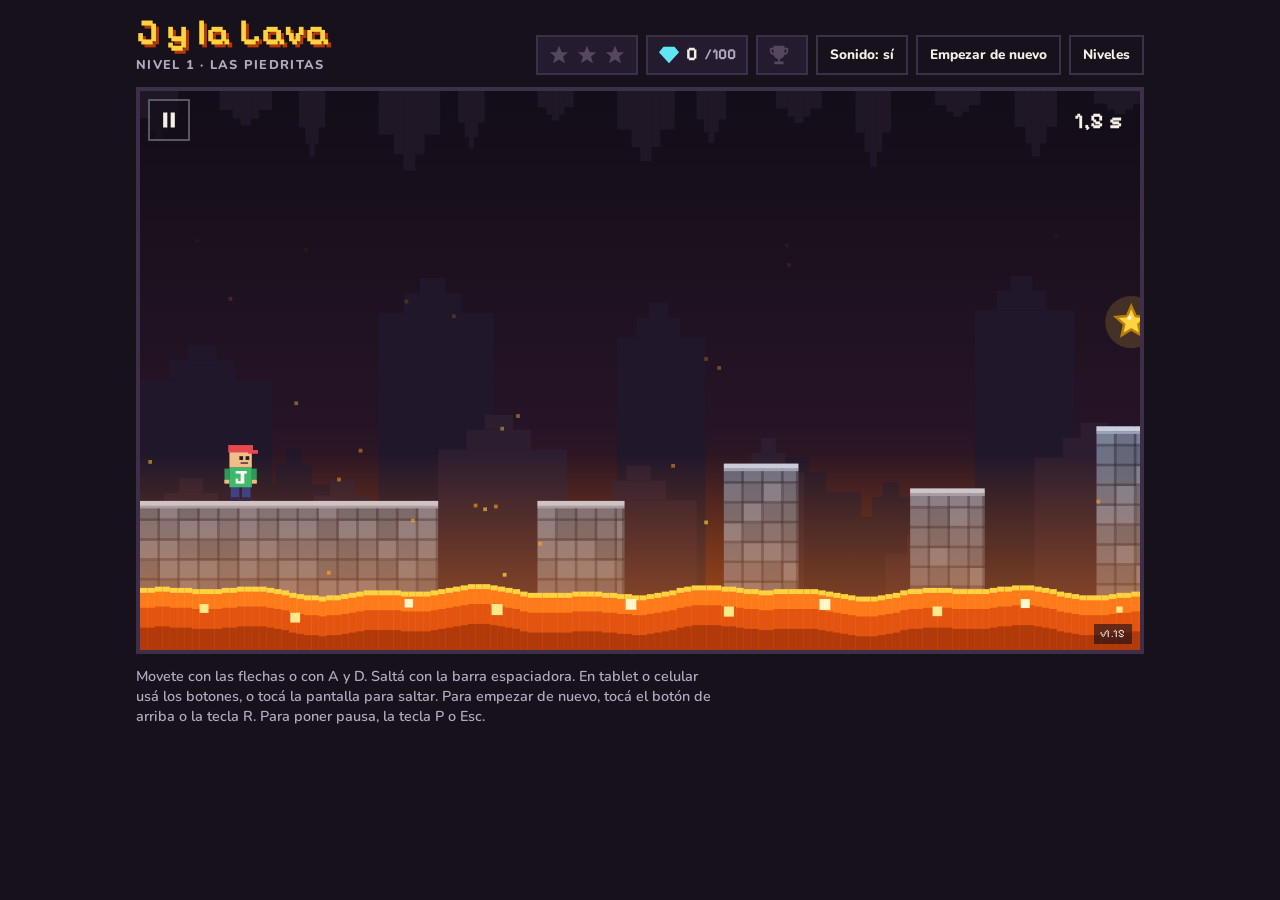
==== commit 7ff69577: "Promote beta to stable: bring levels made in the beta into Mis niveles (v1.15)" ====
--- a/index.html
+++ b/index.html
@@ -6,7 +6,7 @@
 <meta name="description" content="J y la Lava: ocho niveles de saltar piedras sobre la lava, esquivar pinchos y láseres, y aplastar monstruos.">
 <title>J y la Lava</title>
 <link rel="stylesheet" href="https://fonts.googleapis.com/css2?family=Pixelify+Sans:wght@500;700&family=Nunito:wght@600;800&display=swap">
-<link rel="stylesheet" href="styles.css?v=1.14">
+<link rel="stylesheet" href="styles.css?v=1.15">
 </head>
 <body>
 <svg width="0" height="0" style="position:absolute" aria-hidden="true" focusable="false">
@@ -138,14 +138,14 @@
   <p class="help help-keys">Movete con las flechas o con A y D. Saltá con la barra espaciadora. En tablet o celular usá los botones, o tocá la pantalla para saltar. Para empezar de nuevo, tocá el botón de arriba o la tecla R. Para poner pausa, la tecla P o Esc.</p>
 </main>
 
-<script src="version.js?v=1.14"></script>
-<script src="js/physics.js?v=1.14"></script>
-<script src="js/levels.js?v=1.14"></script>
-<script src="js/storage.js?v=1.14"></script>
-<script src="js/sound.js?v=1.14"></script>
-<script src="js/game.js?v=1.14"></script>
-<script src="js/editor.js?v=1.14"></script>
-<script src="js/draw.js?v=1.14"></script>
-<script src="js/main.js?v=1.14"></script>
+<script src="version.js?v=1.15"></script>
+<script src="js/physics.js?v=1.15"></script>
+<script src="js/levels.js?v=1.15"></script>
+<script src="js/storage.js?v=1.15"></script>
+<script src="js/sound.js?v=1.15"></script>
+<script src="js/game.js?v=1.15"></script>
+<script src="js/editor.js?v=1.15"></script>
+<script src="js/draw.js?v=1.15"></script>
+<script src="js/main.js?v=1.15"></script>
 </body>
 </html>
--- a/styles.css
+++ b/styles.css
@@ -76,6 +76,8 @@
 .my-row .tool{padding-inline:8px}
 .tool.danger{background:#e5484d;color:#fff;border-color:#ff8a8a}
 .my-empty{margin:0;color:var(--muted);font-weight:700}
+.my-note{color:var(--diamond)}
+.my-import{flex:none;width:100%}
 .best{display:block;margin-top:3px;font-size:.85rem;line-height:1;letter-spacing:.08em}
 .best i{font-style:normal;color:rgba(29,14,5,.3)}
 .best i.on{color:#fff6c9;text-shadow:0 1px 0 #8a4b06}
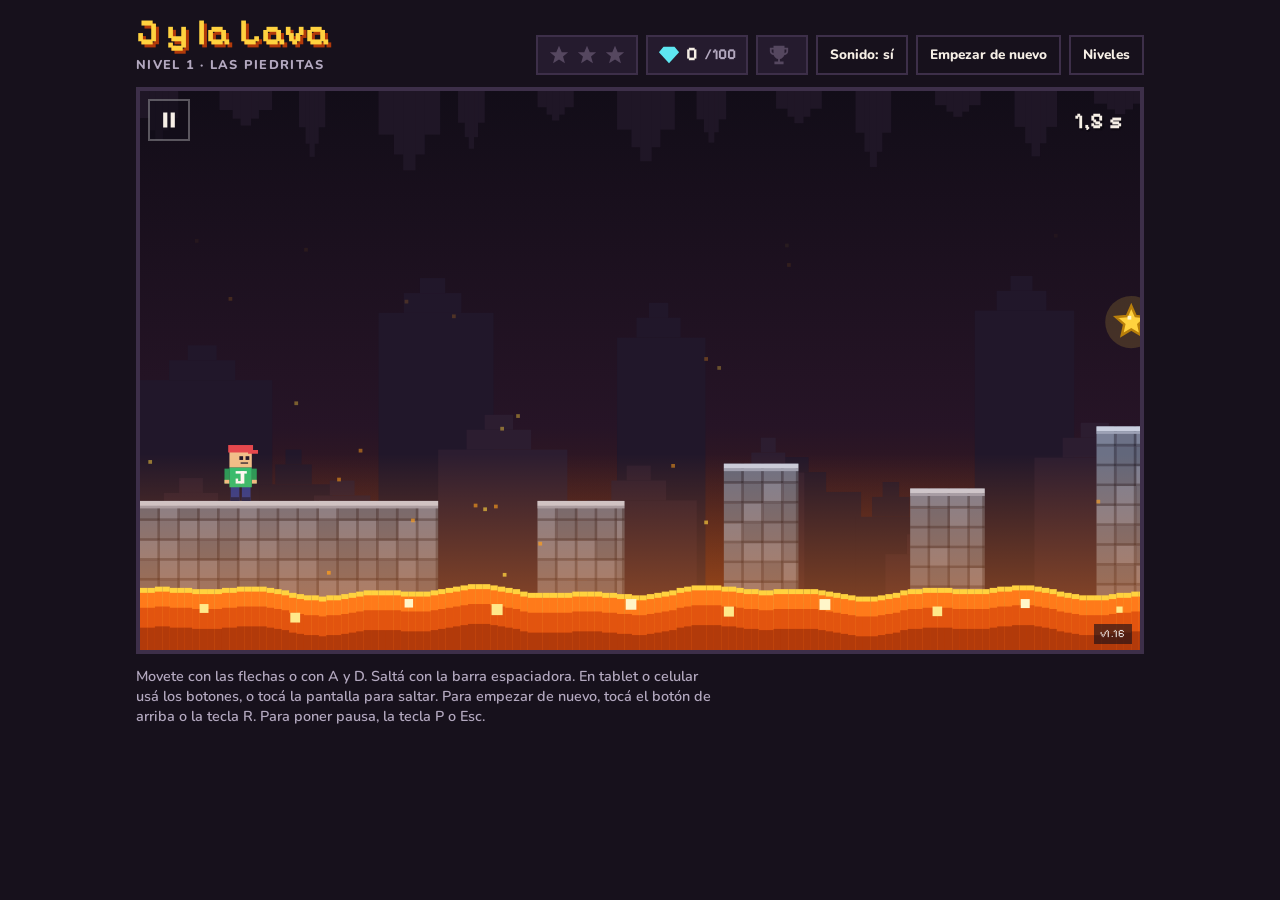
==== commit 34e2e5a0: "Promote beta to stable: editor button says Jugar (v1.16)" ====
--- a/index.html
+++ b/index.html
@@ -6,7 +6,7 @@
 <meta name="description" content="J y la Lava: ocho niveles de saltar piedras sobre la lava, esquivar pinchos y láseres, y aplastar monstruos.">
 <title>J y la Lava</title>
 <link rel="stylesheet" href="https://fonts.googleapis.com/css2?family=Pixelify+Sans:wght@500;700&family=Nunito:wght@600;800&display=swap">
-<link rel="stylesheet" href="styles.css?v=1.15">
+<link rel="stylesheet" href="styles.css?v=1.16">
 </head>
 <body>
 <svg width="0" height="0" style="position:absolute" aria-hidden="true" focusable="false">
@@ -129,7 +129,7 @@
     <div class="tool-nav">
       <button class="tool" type="button" id="edLeft" aria-label="Mover a la izquierda"><svg width="18" height="18" fill="currentColor"><use href="#i-left"/></svg></button>
       <button class="tool" type="button" id="edRight" aria-label="Mover a la derecha"><svg width="18" height="18" fill="currentColor"><use href="#i-right"/></svg></button>
-      <button class="tool go" type="button" id="edPlay">Probar</button>
+      <button class="tool go" type="button" id="edPlay">Jugar</button>
       <button class="tool" type="button" id="edExit">Salir</button>
     </div>
   </div>
@@ -138,14 +138,14 @@
   <p class="help help-keys">Movete con las flechas o con A y D. Saltá con la barra espaciadora. En tablet o celular usá los botones, o tocá la pantalla para saltar. Para empezar de nuevo, tocá el botón de arriba o la tecla R. Para poner pausa, la tecla P o Esc.</p>
 </main>
 
-<script src="version.js?v=1.15"></script>
-<script src="js/physics.js?v=1.15"></script>
-<script src="js/levels.js?v=1.15"></script>
-<script src="js/storage.js?v=1.15"></script>
-<script src="js/sound.js?v=1.15"></script>
-<script src="js/game.js?v=1.15"></script>
-<script src="js/editor.js?v=1.15"></script>
-<script src="js/draw.js?v=1.15"></script>
-<script src="js/main.js?v=1.15"></script>
+<script src="version.js?v=1.16"></script>
+<script src="js/physics.js?v=1.16"></script>
+<script src="js/levels.js?v=1.16"></script>
+<script src="js/storage.js?v=1.16"></script>
+<script src="js/sound.js?v=1.16"></script>
+<script src="js/game.js?v=1.16"></script>
+<script src="js/editor.js?v=1.16"></script>
+<script src="js/draw.js?v=1.16"></script>
+<script src="js/main.js?v=1.16"></script>
 </body>
 </html>
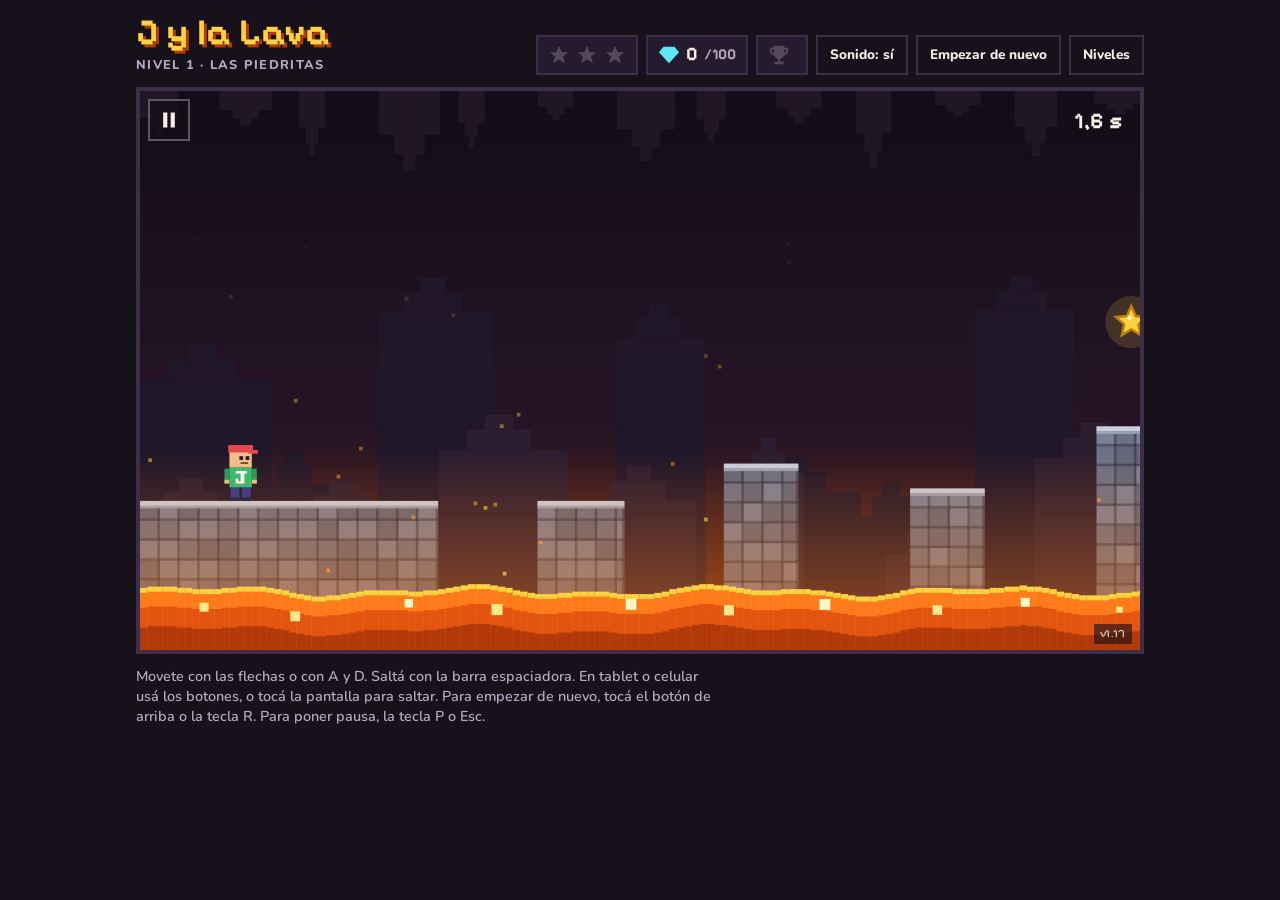
==== commit e1936cb4: "Promote beta to stable: level 8 box (v1.17)" ====
--- a/index.html
+++ b/index.html
@@ -6,7 +6,7 @@
 <meta name="description" content="J y la Lava: ocho niveles de saltar piedras sobre la lava, esquivar pinchos y láseres, y aplastar monstruos.">
 <title>J y la Lava</title>
 <link rel="stylesheet" href="https://fonts.googleapis.com/css2?family=Pixelify+Sans:wght@500;700&family=Nunito:wght@600;800&display=swap">
-<link rel="stylesheet" href="styles.css?v=1.16">
+<link rel="stylesheet" href="styles.css?v=1.17">
 </head>
 <body>
 <svg width="0" height="0" style="position:absolute" aria-hidden="true" focusable="false">
@@ -138,14 +138,14 @@
   <p class="help help-keys">Movete con las flechas o con A y D. Saltá con la barra espaciadora. En tablet o celular usá los botones, o tocá la pantalla para saltar. Para empezar de nuevo, tocá el botón de arriba o la tecla R. Para poner pausa, la tecla P o Esc.</p>
 </main>
 
-<script src="version.js?v=1.16"></script>
-<script src="js/physics.js?v=1.16"></script>
-<script src="js/levels.js?v=1.16"></script>
-<script src="js/storage.js?v=1.16"></script>
-<script src="js/sound.js?v=1.16"></script>
-<script src="js/game.js?v=1.16"></script>
-<script src="js/editor.js?v=1.16"></script>
-<script src="js/draw.js?v=1.16"></script>
-<script src="js/main.js?v=1.16"></script>
+<script src="version.js?v=1.17"></script>
+<script src="js/physics.js?v=1.17"></script>
+<script src="js/levels.js?v=1.17"></script>
+<script src="js/storage.js?v=1.17"></script>
+<script src="js/sound.js?v=1.17"></script>
+<script src="js/game.js?v=1.17"></script>
+<script src="js/editor.js?v=1.17"></script>
+<script src="js/draw.js?v=1.17"></script>
+<script src="js/main.js?v=1.17"></script>
 </body>
 </html>
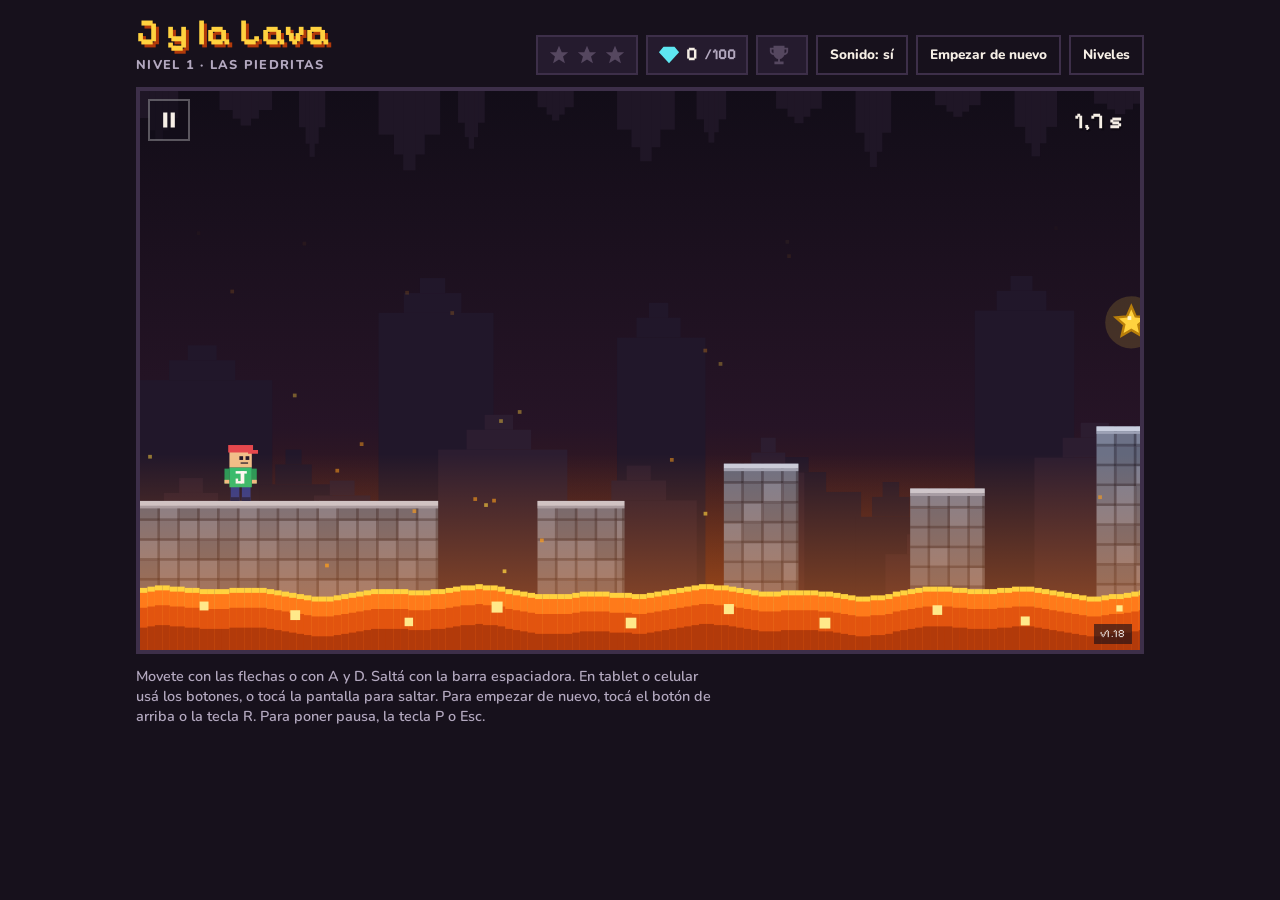
==== commit 6df5d43f: "Promote beta to stable: level 8 box can be opened again after restarting (v1.18)" ====
--- a/index.html
+++ b/index.html
@@ -6,7 +6,7 @@
 <meta name="description" content="J y la Lava: ocho niveles de saltar piedras sobre la lava, esquivar pinchos y láseres, y aplastar monstruos.">
 <title>J y la Lava</title>
 <link rel="stylesheet" href="https://fonts.googleapis.com/css2?family=Pixelify+Sans:wght@500;700&family=Nunito:wght@600;800&display=swap">
-<link rel="stylesheet" href="styles.css?v=1.17">
+<link rel="stylesheet" href="styles.css?v=1.18">
 </head>
 <body>
 <svg width="0" height="0" style="position:absolute" aria-hidden="true" focusable="false">
@@ -138,14 +138,14 @@
   <p class="help help-keys">Movete con las flechas o con A y D. Saltá con la barra espaciadora. En tablet o celular usá los botones, o tocá la pantalla para saltar. Para empezar de nuevo, tocá el botón de arriba o la tecla R. Para poner pausa, la tecla P o Esc.</p>
 </main>
 
-<script src="version.js?v=1.17"></script>
-<script src="js/physics.js?v=1.17"></script>
-<script src="js/levels.js?v=1.17"></script>
-<script src="js/storage.js?v=1.17"></script>
-<script src="js/sound.js?v=1.17"></script>
-<script src="js/game.js?v=1.17"></script>
-<script src="js/editor.js?v=1.17"></script>
-<script src="js/draw.js?v=1.17"></script>
-<script src="js/main.js?v=1.17"></script>
+<script src="version.js?v=1.18"></script>
+<script src="js/physics.js?v=1.18"></script>
+<script src="js/levels.js?v=1.18"></script>
+<script src="js/storage.js?v=1.18"></script>
+<script src="js/sound.js?v=1.18"></script>
+<script src="js/game.js?v=1.18"></script>
+<script src="js/editor.js?v=1.18"></script>
+<script src="js/draw.js?v=1.18"></script>
+<script src="js/main.js?v=1.18"></script>
 </body>
 </html>
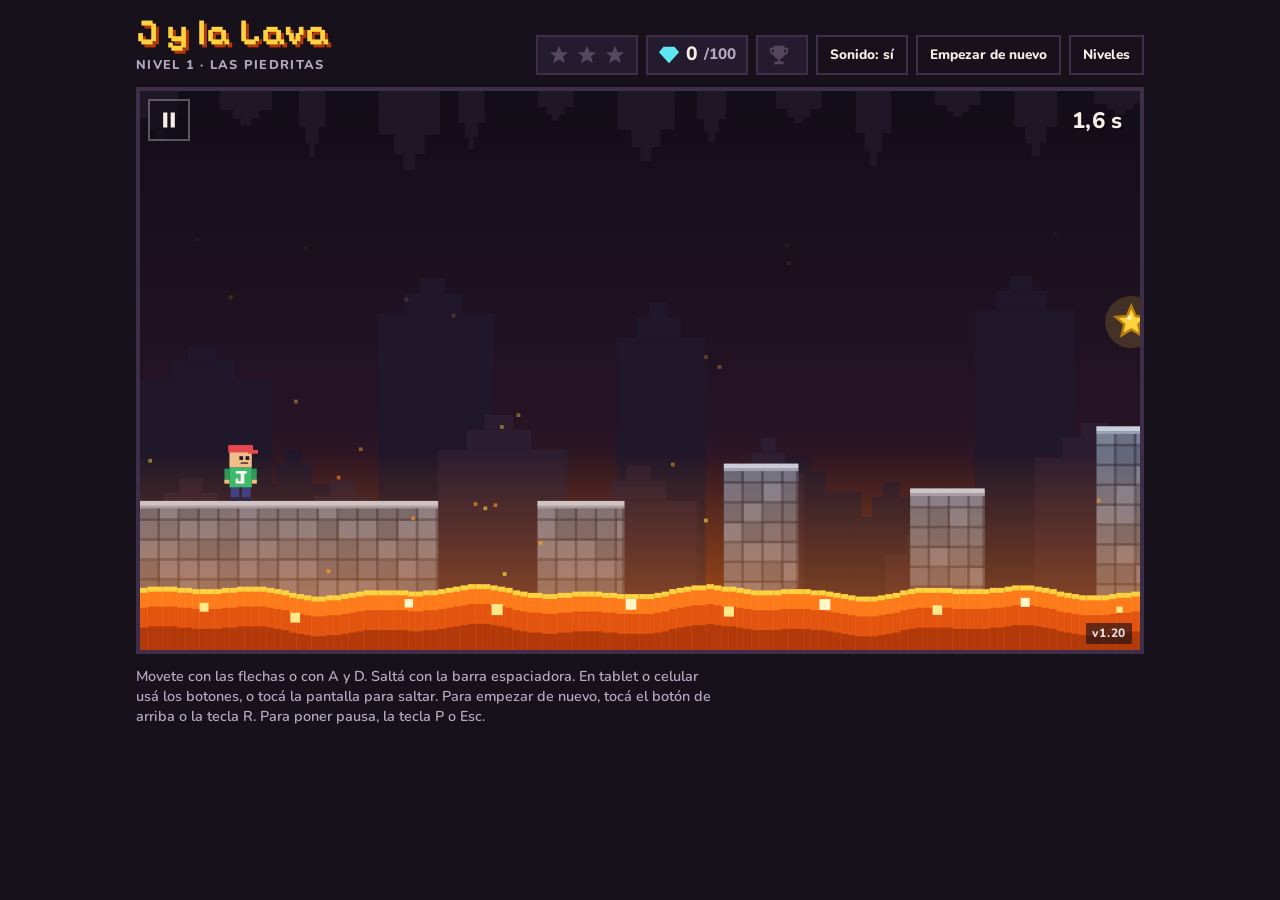
==== commit c49e394e: "Promote beta to stable: editor boxes that add diamonds, clearer numbers (v1.20)" ====
--- a/index.html
+++ b/index.html
@@ -6,7 +6,7 @@
 <meta name="description" content="J y la Lava: ocho niveles de saltar piedras sobre la lava, esquivar pinchos y láseres, y aplastar monstruos.">
 <title>J y la Lava</title>
 <link rel="stylesheet" href="https://fonts.googleapis.com/css2?family=Pixelify+Sans:wght@500;700&family=Nunito:wght@600;800&display=swap">
-<link rel="stylesheet" href="styles.css?v=1.18">
+<link rel="stylesheet" href="styles.css?v=1.20">
 </head>
 <body>
 <svg width="0" height="0" style="position:absolute" aria-hidden="true" focusable="false">
@@ -122,6 +122,8 @@
       <button class="tool" type="button" data-tool="mon" aria-pressed="false">Monstruo</button>
       <button class="tool" type="button" data-tool="fire" aria-pressed="false">Monstruo de fuego</button>
       <button class="tool" type="button" data-tool="laser" aria-pressed="false">Láser</button>
+      <button class="tool" type="button" data-tool="box50" aria-pressed="false">Caja 50</button>
+      <button class="tool" type="button" data-tool="box80" aria-pressed="false">Caja 80</button>
       <button class="tool" type="button" data-tool="start" aria-pressed="false">J</button>
       <button class="tool" type="button" data-tool="goal" aria-pressed="false">Bandera</button>
       <button class="tool" type="button" data-tool="erase" aria-pressed="false">Borrar</button>
@@ -138,14 +140,14 @@
   <p class="help help-keys">Movete con las flechas o con A y D. Saltá con la barra espaciadora. En tablet o celular usá los botones, o tocá la pantalla para saltar. Para empezar de nuevo, tocá el botón de arriba o la tecla R. Para poner pausa, la tecla P o Esc.</p>
 </main>
 
-<script src="version.js?v=1.18"></script>
-<script src="js/physics.js?v=1.18"></script>
-<script src="js/levels.js?v=1.18"></script>
-<script src="js/storage.js?v=1.18"></script>
-<script src="js/sound.js?v=1.18"></script>
-<script src="js/game.js?v=1.18"></script>
-<script src="js/editor.js?v=1.18"></script>
-<script src="js/draw.js?v=1.18"></script>
-<script src="js/main.js?v=1.18"></script>
+<script src="version.js?v=1.20"></script>
+<script src="js/physics.js?v=1.20"></script>
+<script src="js/levels.js?v=1.20"></script>
+<script src="js/storage.js?v=1.20"></script>
+<script src="js/sound.js?v=1.20"></script>
+<script src="js/game.js?v=1.20"></script>
+<script src="js/editor.js?v=1.20"></script>
+<script src="js/draw.js?v=1.20"></script>
+<script src="js/main.js?v=1.20"></script>
 </body>
 </html>
--- a/styles.css
+++ b/styles.css
@@ -30,7 +30,7 @@
 h1{font-family:var(--font-display);font-weight:700;font-size:clamp(1.6rem,5vw,2.3rem);line-height:1;margin:0;letter-spacing:.02em;color:var(--lava-hot);text-shadow:3px 3px 0 var(--lava-deep)}
 .level{margin:6px 0 0;color:var(--muted);font-weight:800;font-size:.8rem;text-transform:uppercase;letter-spacing:.1em}
 .hud{display:flex;flex-wrap:wrap;align-items:center;gap:8px}
-.hud-item{display:flex;align-items:center;gap:6px;height:40px;padding-inline:10px;background:var(--basalt-2);border:2px solid var(--edge);font-family:var(--font-display);font-weight:700;font-size:1.2rem;font-variant-numeric:tabular-nums}
+.hud-item{display:flex;align-items:center;gap:6px;height:40px;padding-inline:10px;background:var(--basalt-2);border:2px solid var(--edge);font-family:var(--font-body);font-weight:800;font-size:1.2rem;font-variant-numeric:tabular-nums}
 .hud-item svg{width:22px;height:22px;fill:currentColor;flex:none}
 .stars svg{color:var(--dim)}
 .stars svg.on{color:var(--lava-hot)}
@@ -47,7 +47,7 @@
 .card h2{font-family:var(--font-display);font-weight:700;font-size:clamp(1.25rem,4.5vw,1.7rem);line-height:1.1;margin:0;color:var(--lava-hot);text-wrap:balance}
 .card p{margin:0;font-weight:600;text-wrap:pretty}
 .card .small{color:var(--muted);font-size:.9rem}
-.card .count{font-family:var(--font-display);font-weight:700;font-size:1.1rem;color:var(--diamond)}
+.card .count{font-family:var(--font-body);font-weight:800;font-size:1.1rem;color:var(--diamond)}
 .card .count:empty{display:none}
 .overlay.party{background:rgba(18,13,24,.25)}
 .win-stars{display:flex;gap:8px}
@@ -59,7 +59,7 @@
 .row{display:flex;flex-wrap:wrap;gap:12px;justify-content:center}
 .btn:active{transform:translateY(3px);box-shadow:0 2px 0 var(--lava-deep)}
 .levels{display:grid;grid-template-columns:repeat(4,1fr);gap:10px;width:100%}
-.levels .btn{font-size:1.05rem;padding:8px 6px;margin-top:0}
+.levels .btn{font-size:1.05rem;padding:8px 6px;margin-top:0;font-family:var(--font-body);font-weight:800}
 .levels .btn small{font-size:.68rem}
 .tools{display:flex;flex-direction:column;gap:8px}
 .tool-list,.tool-nav{display:flex;flex-wrap:wrap;gap:6px}
@@ -108,7 +108,7 @@
 .pause-btn{position:absolute;top:8px;left:8px;z-index:1;width:42px;height:42px;display:grid;place-items:center;background:rgba(18,13,24,.55);border:2px solid rgba(255,255,255,.3);color:#f6efe6;cursor:pointer;touch-action:manipulation}
 .pause-btn svg{width:20px;height:20px;fill:currentColor}
 .help{margin:0;color:var(--muted);font-size:.9rem;font-weight:600;max-width:65ch}
-.ver{position:absolute;bottom:6px;right:8px;padding:2px 6px;background:rgba(18,13,24,.6);color:rgba(255,255,255,.85);font-size:.7rem;font-family:var(--font-display);letter-spacing:.06em;pointer-events:none;z-index:1}
+.ver{position:absolute;bottom:6px;right:8px;padding:2px 6px;background:rgba(18,13,24,.6);color:rgba(255,255,255,.85);font-size:.75rem;font-family:var(--font-body);font-weight:800;letter-spacing:.06em;pointer-events:none;z-index:1}
 @media (max-width:560px){
   .stage{aspect-ratio:1/1}
   .overlay{padding:8px}
@@ -125,5 +125,7 @@
   .levels .btn{font-size:.9rem;padding:4px 4px 5px}
   .levels .btn small{font-size:.62rem}
   .best{margin-top:1px;font-size:.75rem}
-  #startOverlay h2 + p{display:none}
+  #startOverlay h2 + p,#startOverlay .small{display:none}
+  #startOverlay .card{gap:6px;padding-block:10px}
+  #myBtn{font-size:1rem;padding:6px 18px;margin-top:0}
 }
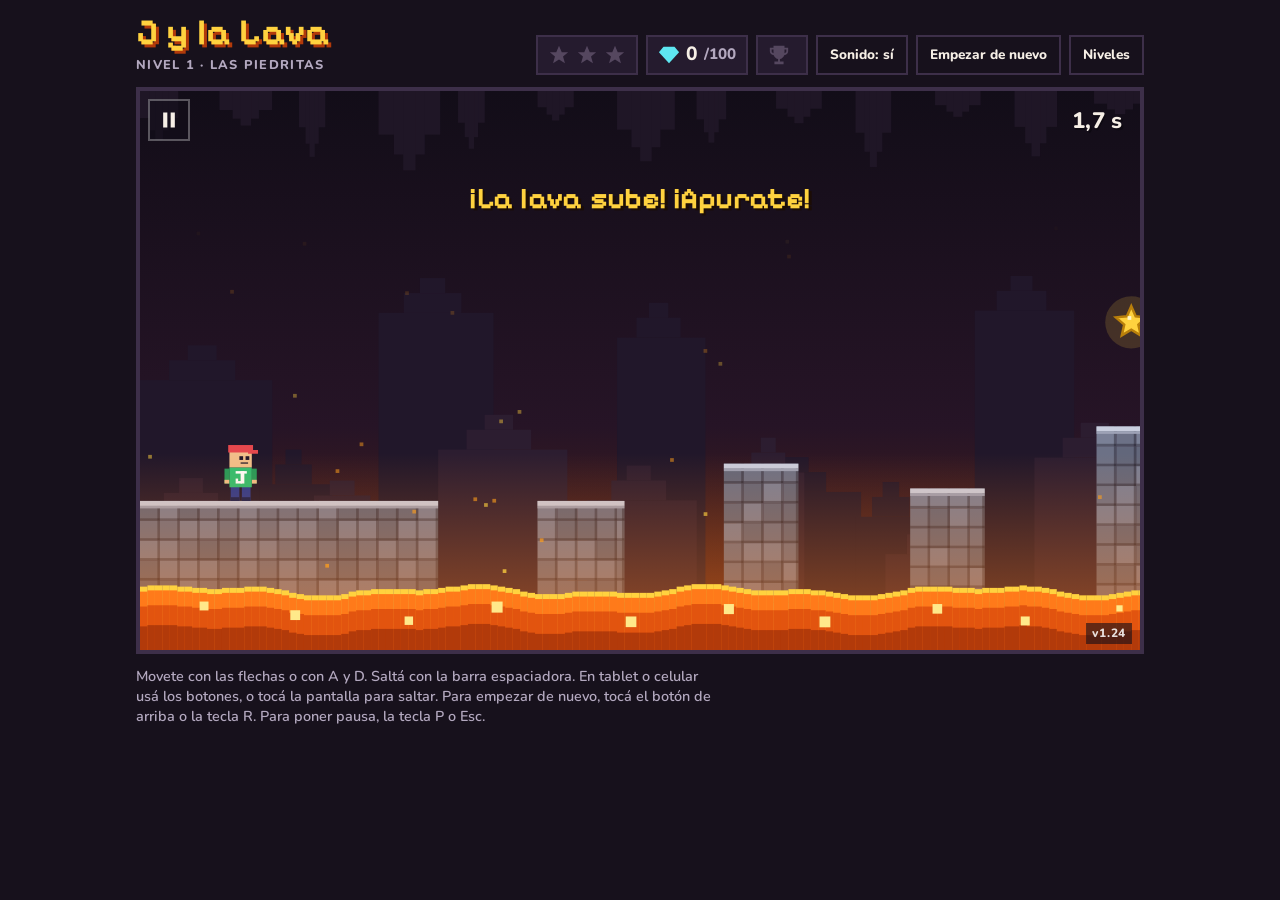
==== commit 3349ac3e: "Promote beta to stable: harder levels, level 9 bombs and lives, level 10 zombies, zombies and bombs " ====
--- a/index.html
+++ b/index.html
@@ -6,7 +6,7 @@
 <meta name="description" content="J y la Lava: ocho niveles de saltar piedras sobre la lava, esquivar pinchos y láseres, y aplastar monstruos.">
 <title>J y la Lava</title>
 <link rel="stylesheet" href="https://fonts.googleapis.com/css2?family=Pixelify+Sans:wght@500;700&family=Nunito:wght@600;800&display=swap">
-<link rel="stylesheet" href="styles.css?v=1.20">
+<link rel="stylesheet" href="styles.css?v=1.24">
 </head>
 <body>
 <svg width="0" height="0" style="position:absolute" aria-hidden="true" focusable="false">
@@ -61,6 +61,8 @@
           <button class="btn" id="level6Btn" type="button" data-level="5">Nivel 6<small>La trampa</small></button>
           <button class="btn" id="level7Btn" type="button" data-level="6">Nivel 7<small>Los monstruos</small></button>
           <button class="btn" id="level8Btn" type="button" data-level="7">Nivel 8<small>Los láseres</small></button>
+          <button class="btn" id="level9Btn" type="button" data-level="8">Nivel 9<small>Las bombas</small></button>
+          <button class="btn" id="level10Btn" type="button" data-level="9">Nivel 10<small>Los zombis</small></button>
         </div>
         <button class="btn alt" id="myBtn" type="button">Mis niveles</button>
         <p class="small">Con 100 diamantes ganás la copa.</p>
@@ -124,6 +126,8 @@
       <button class="tool" type="button" data-tool="laser" aria-pressed="false">Láser</button>
       <button class="tool" type="button" data-tool="box50" aria-pressed="false">Caja 50</button>
       <button class="tool" type="button" data-tool="box80" aria-pressed="false">Caja 80</button>
+      <button class="tool" type="button" data-tool="zombie" aria-pressed="false">Zombi</button>
+      <button class="tool" type="button" data-tool="bomb" aria-pressed="false">Bomba</button>
       <button class="tool" type="button" data-tool="start" aria-pressed="false">J</button>
       <button class="tool" type="button" data-tool="goal" aria-pressed="false">Bandera</button>
       <button class="tool" type="button" data-tool="erase" aria-pressed="false">Borrar</button>
@@ -140,14 +144,14 @@
   <p class="help help-keys">Movete con las flechas o con A y D. Saltá con la barra espaciadora. En tablet o celular usá los botones, o tocá la pantalla para saltar. Para empezar de nuevo, tocá el botón de arriba o la tecla R. Para poner pausa, la tecla P o Esc.</p>
 </main>
 
-<script src="version.js?v=1.20"></script>
-<script src="js/physics.js?v=1.20"></script>
-<script src="js/levels.js?v=1.20"></script>
-<script src="js/storage.js?v=1.20"></script>
-<script src="js/sound.js?v=1.20"></script>
-<script src="js/game.js?v=1.20"></script>
-<script src="js/editor.js?v=1.20"></script>
-<script src="js/draw.js?v=1.20"></script>
-<script src="js/main.js?v=1.20"></script>
+<script src="version.js?v=1.24"></script>
+<script src="js/physics.js?v=1.24"></script>
+<script src="js/levels.js?v=1.24"></script>
+<script src="js/storage.js?v=1.24"></script>
+<script src="js/sound.js?v=1.24"></script>
+<script src="js/game.js?v=1.24"></script>
+<script src="js/editor.js?v=1.24"></script>
+<script src="js/draw.js?v=1.24"></script>
+<script src="js/main.js?v=1.24"></script>
 </body>
 </html>
--- a/styles.css
+++ b/styles.css
@@ -58,8 +58,11 @@
 .btn.alt{background:var(--basalt);color:var(--ink);box-shadow:0 5px 0 #0d0911;outline:2px solid var(--edge);outline-offset:-2px}
 .row{display:flex;flex-wrap:wrap;gap:12px;justify-content:center}
 .btn:active{transform:translateY(3px);box-shadow:0 2px 0 var(--lava-deep)}
-.levels{display:grid;grid-template-columns:repeat(4,1fr);gap:10px;width:100%}
-.levels .btn{font-size:1.05rem;padding:8px 6px;margin-top:0;font-family:var(--font-body);font-weight:800}
+.levels{display:grid;grid-template-columns:repeat(3,1fr);gap:10px;width:100%}
+.levels .btn{font-size:1.05rem;padding:6px 6px;margin-top:0;font-family:var(--font-body);font-weight:800}
+#startOverlay h2 + p{display:none}
+#startOverlay .card{gap:8px}
+@media (min-width:561px){#startOverlay .card{max-width:600px}.levels{grid-template-columns:repeat(5,1fr)}}
 .levels .btn small{font-size:.68rem}
 .tools{display:flex;flex-direction:column;gap:8px}
 .tool-list,.tool-nav{display:flex;flex-wrap:wrap;gap:6px}
@@ -121,7 +124,7 @@
   .my-list{max-height:180px}
   .my-card h2{font-size:1.15rem}
   .my-row .tool{flex:1}
-  .levels{grid-template-columns:repeat(2,1fr);gap:6px}
+  .levels{grid-template-columns:repeat(3,1fr);gap:6px}
   .levels .btn{font-size:.9rem;padding:4px 4px 5px}
   .levels .btn small{font-size:.62rem}
   .best{margin-top:1px;font-size:.75rem}
